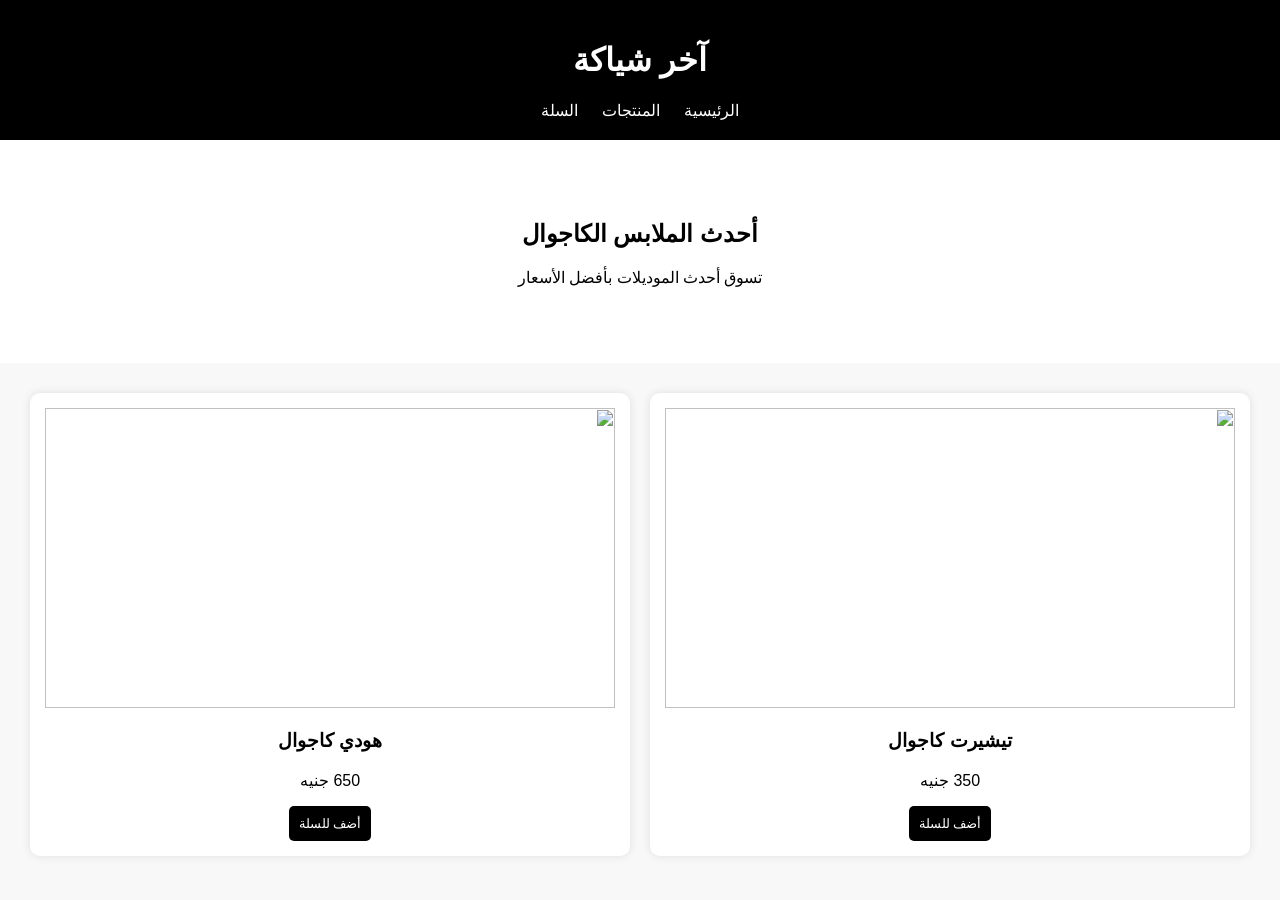
==== index.html @ df3cb64c "Rename index to index.html" ====
<!DOCTYPE html>
<html lang="ar" dir="rtl">
<head>
<meta charset="UTF-8">
<meta name="viewport" content="width=device-width, initial-scale=1.0">
<title>آخر شياكة</title>

<link rel="stylesheet" href="style.css">

</head>
<body>

<header>
<h1>آخر شياكة</h1>

<nav>
<a href="#">الرئيسية</a>
<a href="#">المنتجات</a>
<a href="#">السلة</a>
</nav>

</header>

<section class="hero">

<h2>أحدث الملابس الكاجوال</h2>

<p>
تسوق أحدث الموديلات بأفضل الأسعار
</p>

</section>

<section class="products">

<div class="card">

<img src="https://picsum.photos/300/300">

<h3>تيشيرت كاجوال</h3>

<p>350 جنيه</p>

<button>
أضف للسلة
</button>

</div>

<div class="card">

<img src="https://picsum.photos/301/300">

<h3>هودي كاجوال</h3>

<p>650 جنيه</p>

<button>
أضف للسلة
</button>

</div>

</section>

<script src="script.js"></script>

</body>
</html>
---- style.css ----
body{
font-family:Arial;
margin:0;
background:#f8f8f8;
}

header{
background:#000;
color:#fff;
padding:20px;
text-align:center;
}

nav a{
color:white;
margin:10px;
text-decoration:none;
}

.hero{
text-align:center;
padding:60px;
background:#fff;
}

.products{
display:grid;
grid-template-columns:repeat(auto-fit,minmax(250px,1fr));
gap:20px;
padding:30px;
}

.card{
background:white;
padding:15px;
border-radius:10px;
box-shadow:0 0 10px rgba(0,0,0,.1);
text-align:center;
}

.card img{
width:100%;
height:300px;
object-fit:cover;
}

button{
background:black;
color:white;
padding:10px;
border:none;
cursor:pointer;
border-radius:5px;
}
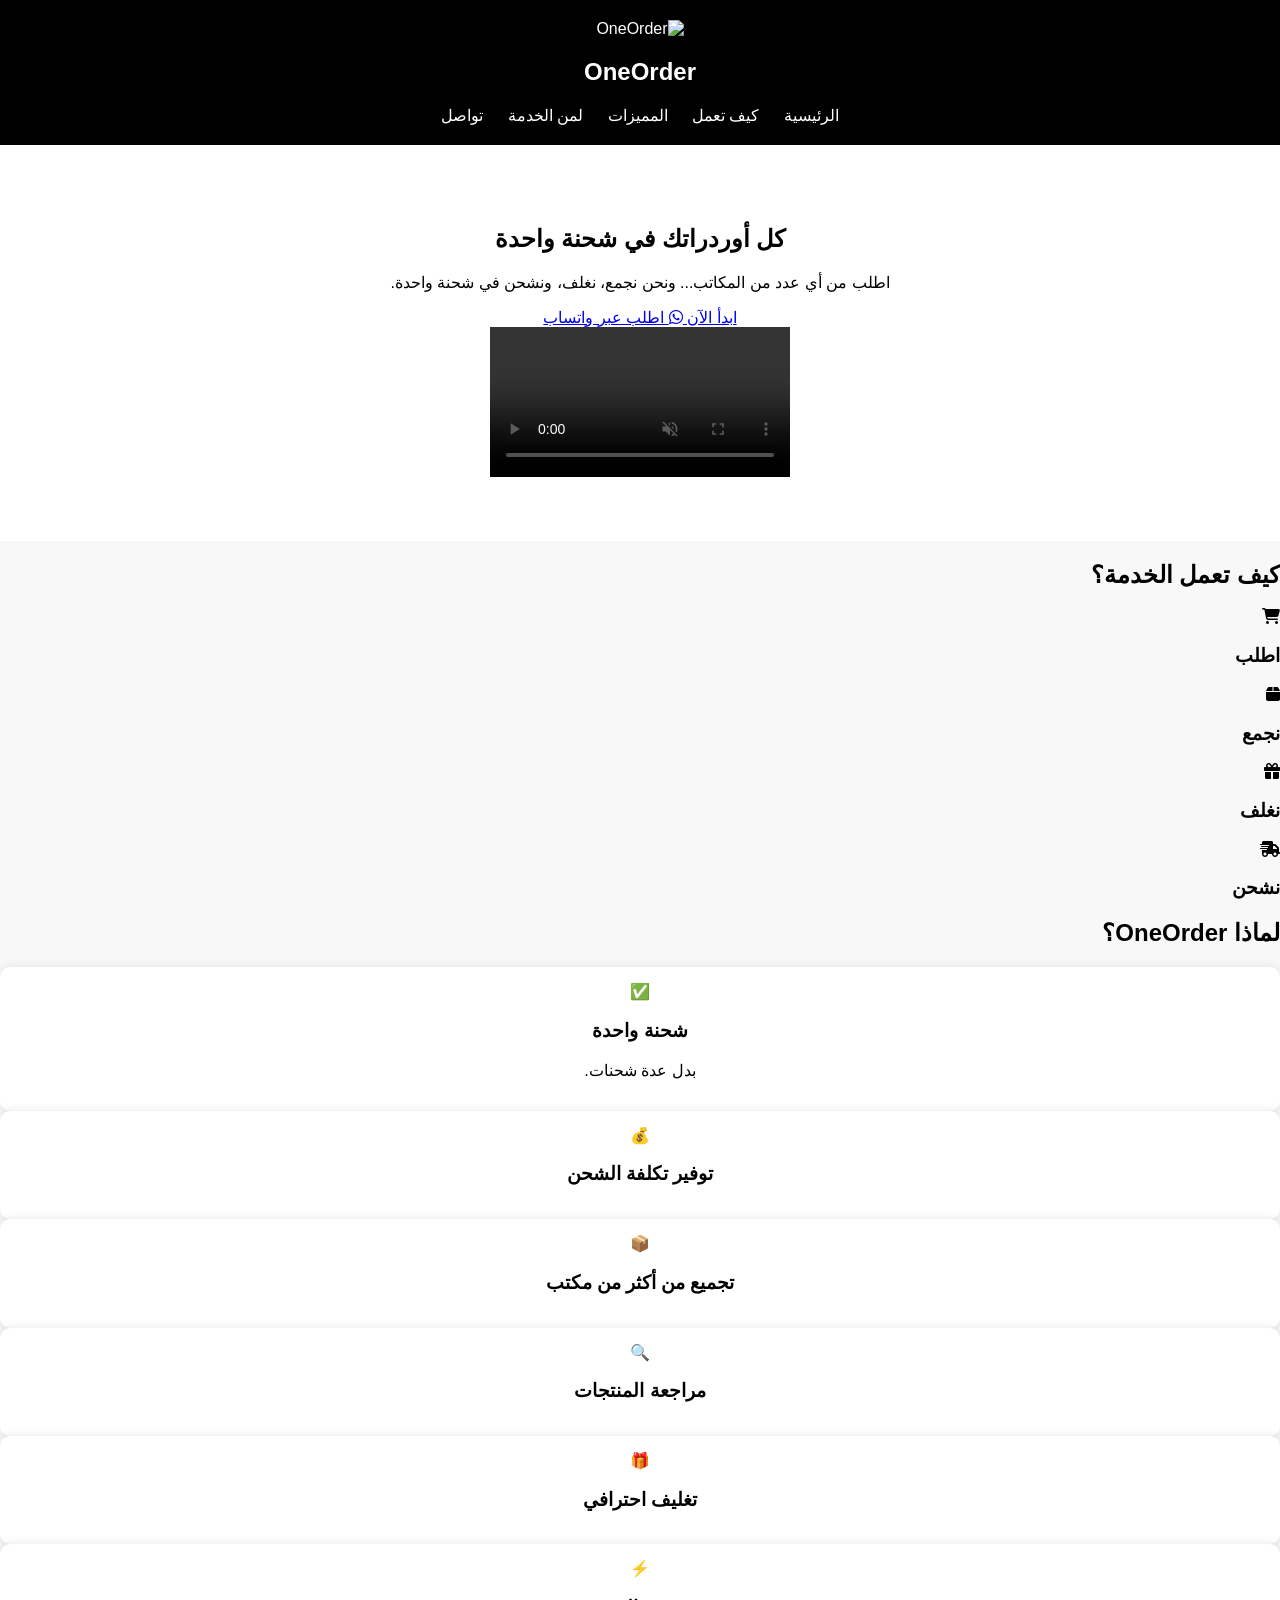
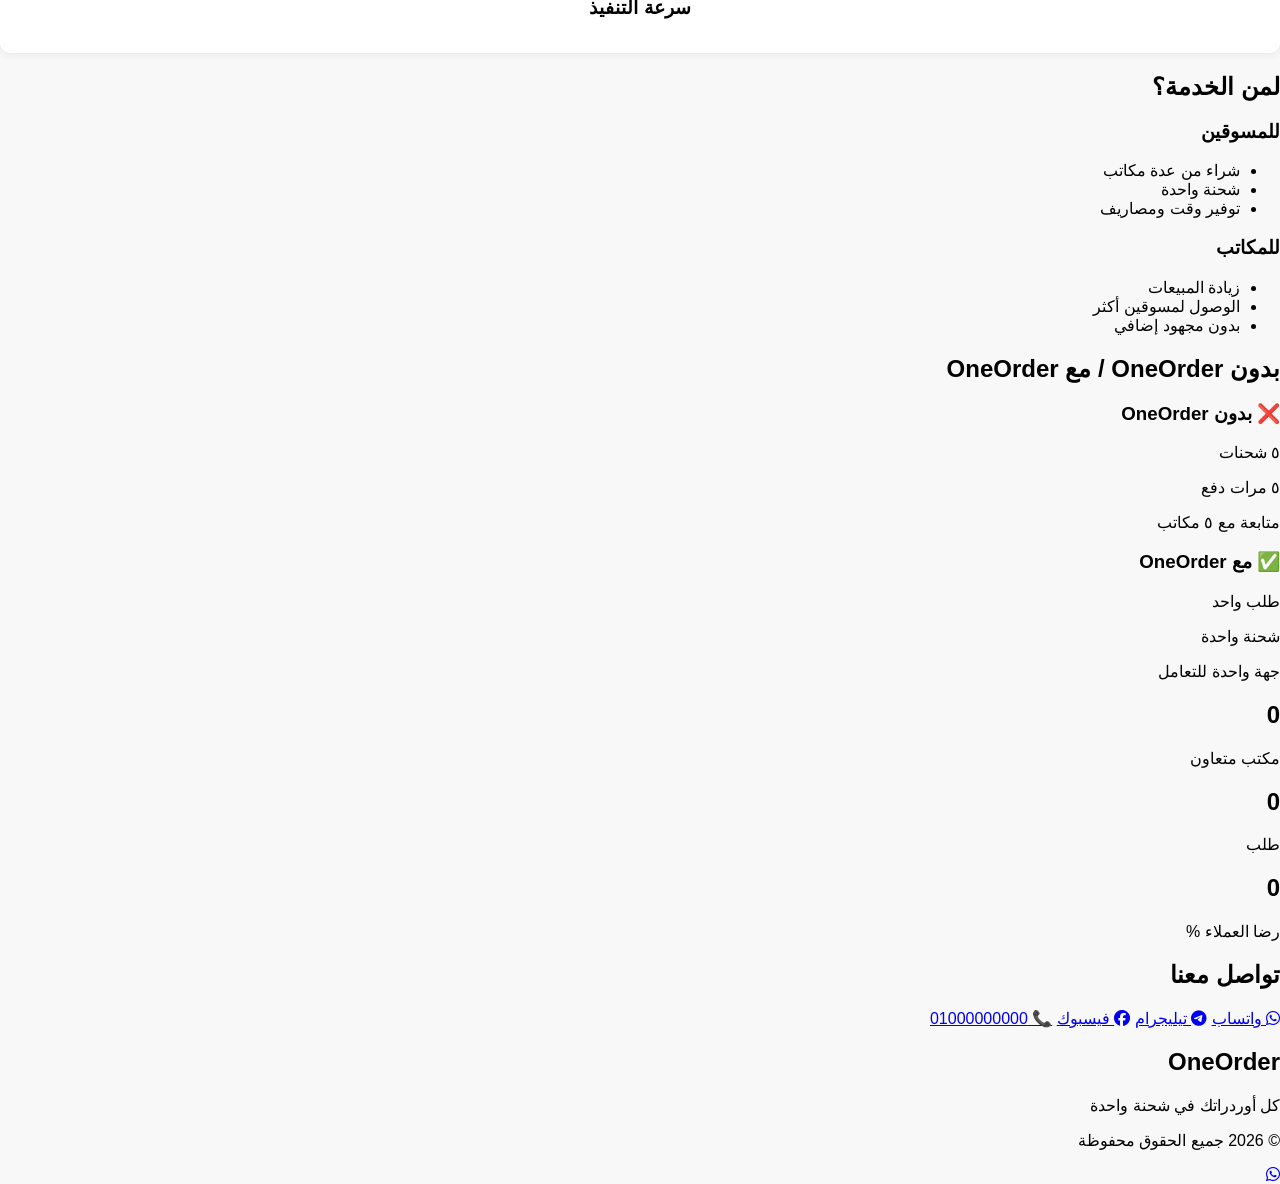
==== commit 0f5a7799: "Update index.html" ====
--- a/index.html
+++ b/index.html
@@ -1,69 +1,462 @@
 <!DOCTYPE html>
 <html lang="ar" dir="rtl">
+
 <head>
-<meta charset="UTF-8">
-<meta name="viewport" content="width=device-width, initial-scale=1.0">
-<title>آخر شياكة</title>
-
-<link rel="stylesheet" href="style.css">
+    <meta charset="UTF-8">
+    <meta name="viewport" content="width=device-width, initial-scale=1.0">
+    <title>OneOrder | كل أوردراتك في شحنة واحدة</title>
+
+    <link rel="stylesheet" href="style.css">
+
+    <link rel="stylesheet"
+        href="https://cdnjs.cloudflare.com/ajax/libs/font-awesome/6.5.2/css/all.min.css">
 
 </head>
+
 <body>
 
 <header>
-<h1>آخر شياكة</h1>
+
+<div class="logo">
+    <img src="images/logo.png" alt="OneOrder">
+    <h2>OneOrder</h2>
+</div>
 
 <nav>
-<a href="#">الرئيسية</a>
-<a href="#">المنتجات</a>
-<a href="#">السلة</a>
+
+<a href="#home">الرئيسية</a>
+
+<a href="#steps">كيف تعمل</a>
+
+<a href="#features">المميزات</a>
+
+<a href="#clients">لمن الخدمة</a>
+
+<a href="#contact">تواصل</a>
+
 </nav>
 
 </header>
 
-<section class="hero">
-
-<h2>أحدث الملابس الكاجوال</h2>
-
-<p>
-تسوق أحدث الموديلات بأفضل الأسعار
-</p>
-
-</section>
-
-<section class="products">
-
-<div class="card">
-
-<img src="https://picsum.photos/300/300">
-
-<h3>تيشيرت كاجوال</h3>
-
-<p>350 جنيه</p>
-
-<button>
-أضف للسلة
-</button>
-
-</div>
-
-<div class="card">
-
-<img src="https://picsum.photos/301/300">
-
-<h3>هودي كاجوال</h3>
-
-<p>650 جنيه</p>
-
-<button>
-أضف للسلة
-</button>
-
-</div>
-
-</section>
+
+<section class="hero" id="home">
+
+<div class="hero-text">
+
+<h1>
+كل أوردراتك في شحنة واحدة
+</h1>
+
+<p>
+
+اطلب من أي عدد من المكاتب...
+ونحن نجمع، نغلف، ونشحن في شحنة واحدة.
+
+</p>
+
+<div class="buttons">
+
+<a href="#contact" class="btn">
+
+ابدأ الآن
+
+</a>
+
+<a href="https://wa.me/201000000000"
+class="btn2">
+
+<i class="fab fa-whatsapp"></i>
+
+اطلب عبر واتساب
+
+</a>
+
+</div>
+
+</div>
+
+<div class="hero-video">
+
+<video controls autoplay muted loop>
+
+<source src="video/oneorder.mp4" type="video/mp4">
+
+</video>
+
+</div>
+
+</section>
+
+
+
+<section id="steps">
+
+<h2>
+
+كيف تعمل الخدمة؟
+
+</h2>
+
+<div class="steps">
+
+<div class="step">
+
+<i class="fa-solid fa-cart-shopping"></i>
+
+<h3>اطلب</h3>
+
+</div>
+
+<div class="step">
+
+<i class="fa-solid fa-box"></i>
+
+<h3>نجمع</h3>
+
+</div>
+
+<div class="step">
+
+<i class="fa-solid fa-gift"></i>
+
+<h3>نغلف</h3>
+
+</div>
+
+<div class="step">
+
+<i class="fa-solid fa-truck-fast"></i>
+
+<h3>نشحن</h3>
+
+</div>
+
+</div>
+
+</section>
+
+
+
+
+<section id="features">
+
+<h2>
+
+لماذا OneOrder؟
+
+</h2>
+
+<div class="cards">
+
+<div class="card">
+
+✅
+
+<h3>
+
+شحنة واحدة
+
+</h3>
+
+<p>
+
+بدل عدة شحنات.
+
+</p>
+
+</div>
+
+<div class="card">
+
+💰
+
+<h3>
+
+توفير تكلفة الشحن
+
+</h3>
+
+</div>
+
+<div class="card">
+
+📦
+
+<h3>
+
+تجميع من أكثر من مكتب
+
+</h3>
+
+</div>
+
+<div class="card">
+
+🔍
+
+<h3>
+
+مراجعة المنتجات
+
+</h3>
+
+</div>
+
+<div class="card">
+
+🎁
+
+<h3>
+
+تغليف احترافي
+
+</h3>
+
+</div>
+
+<div class="card">
+
+⚡
+
+<h3>
+
+سرعة التنفيذ
+
+</h3>
+
+</div>
+
+</div>
+
+</section>
+
+
+
+
+<section id="clients">
+
+<h2>
+
+لمن الخدمة؟
+
+</h2>
+
+<div class="client-box">
+
+<div class="client">
+
+<h3>
+
+للمسوقين
+
+</h3>
+
+<ul>
+
+<li>شراء من عدة مكاتب</li>
+
+<li>شحنة واحدة</li>
+
+<li>توفير وقت ومصاريف</li>
+
+</ul>
+
+</div>
+
+<div class="client">
+
+<h3>
+
+للمكاتب
+
+</h3>
+
+<ul>
+
+<li>زيادة المبيعات</li>
+
+<li>الوصول لمسوقين أكثر</li>
+
+<li>بدون مجهود إضافي</li>
+
+</ul>
+
+</div>
+
+</div>
+
+</section>
+
+
+
+
+<section id="compare">
+
+<h2>
+
+بدون OneOrder / مع OneOrder
+
+</h2>
+
+<div class="compare">
+
+<div>
+
+<h3>
+
+❌ بدون OneOrder
+
+</h3>
+
+<p>٥ شحنات</p>
+
+<p>٥ مرات دفع</p>
+
+<p>متابعة مع ٥ مكاتب</p>
+
+</div>
+
+<div>
+
+<h3>
+
+✅ مع OneOrder
+
+</h3>
+
+<p>طلب واحد</p>
+
+<p>شحنة واحدة</p>
+
+<p>جهة واحدة للتعامل</p>
+
+</div>
+
+</div>
+
+</section>
+
+
+
+
+<section id="numbers">
+
+<div class="number">
+
+<h2 class="counter" data-target="20">
+
+0
+
+</h2>
+
+<p>
+
+مكتب متعاون
+
+</p>
+
+</div>
+
+<div class="number">
+
+<h2 class="counter" data-target="500">
+
+0
+
+</h2>
+
+<p>
+
+طلب
+
+</p>
+
+</div>
+
+<div class="number">
+
+<h2 class="counter" data-target="98">
+
+0
+
+</h2>
+
+<p>
+
+رضا العملاء %
+
+</p>
+
+</div>
+
+</section>
+
+
+
+
+<section id="contact">
+
+<h2>
+
+تواصل معنا
+
+</h2>
+
+<div class="social">
+
+<a href="#"><i class="fab fa-whatsapp"></i> واتساب</a>
+
+<a href="#"><i class="fab fa-telegram"></i> تيليجرام</a>
+
+<a href="#"><i class="fab fa-facebook"></i> فيسبوك</a>
+
+<a href="tel:+201000000000">
+
+📞
+
+01000000000
+
+</a>
+
+</div>
+
+</section>
+
+
+
+
+<footer>
+
+<h2>
+
+OneOrder
+
+</h2>
+
+<p>
+
+كل أوردراتك في شحنة واحدة
+
+</p>
+
+<p>
+
+© 2026 جميع الحقوق محفوظة
+
+</p>
+
+</footer>
+
+
+<a href="https://wa.me/201000000000"
+class="floating">
+
+<i class="fab fa-whatsapp"></i>
+
+</a>
 
 <script src="script.js"></script>
 
 </body>
+
 </html>
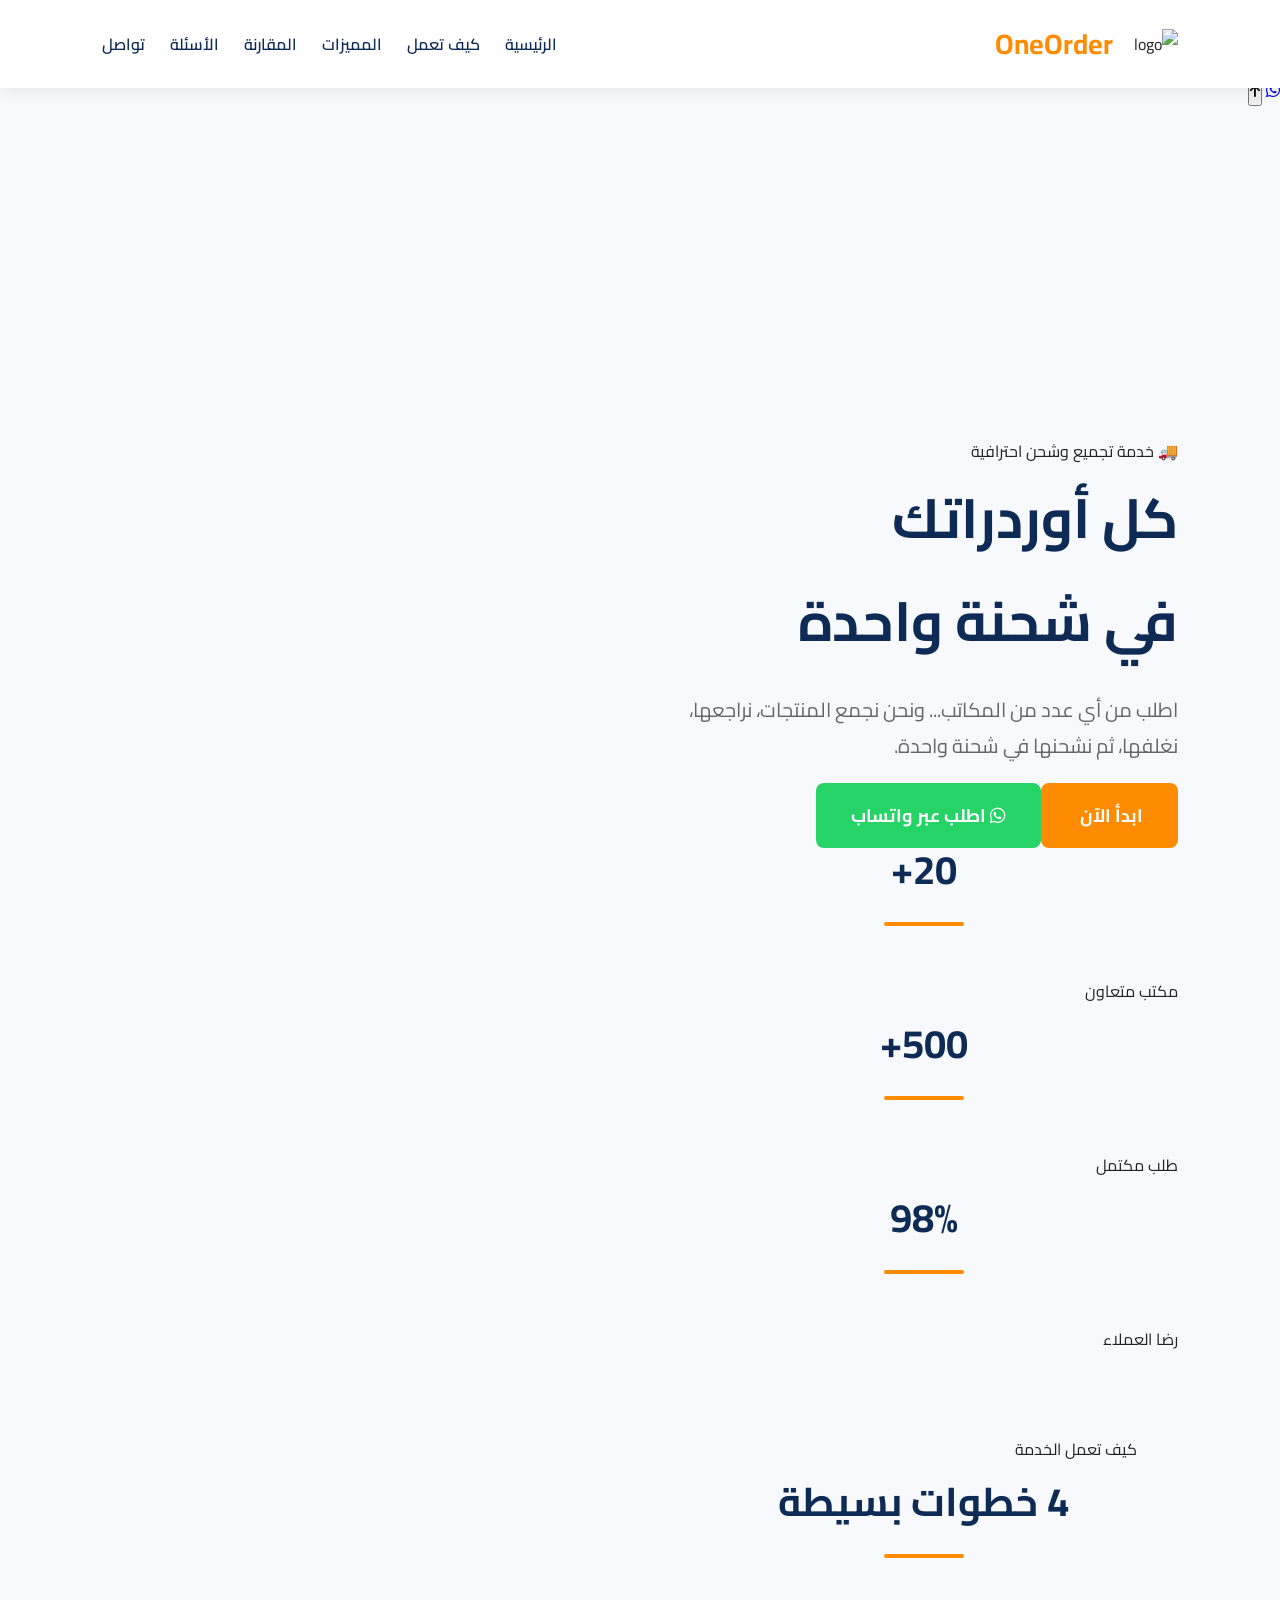
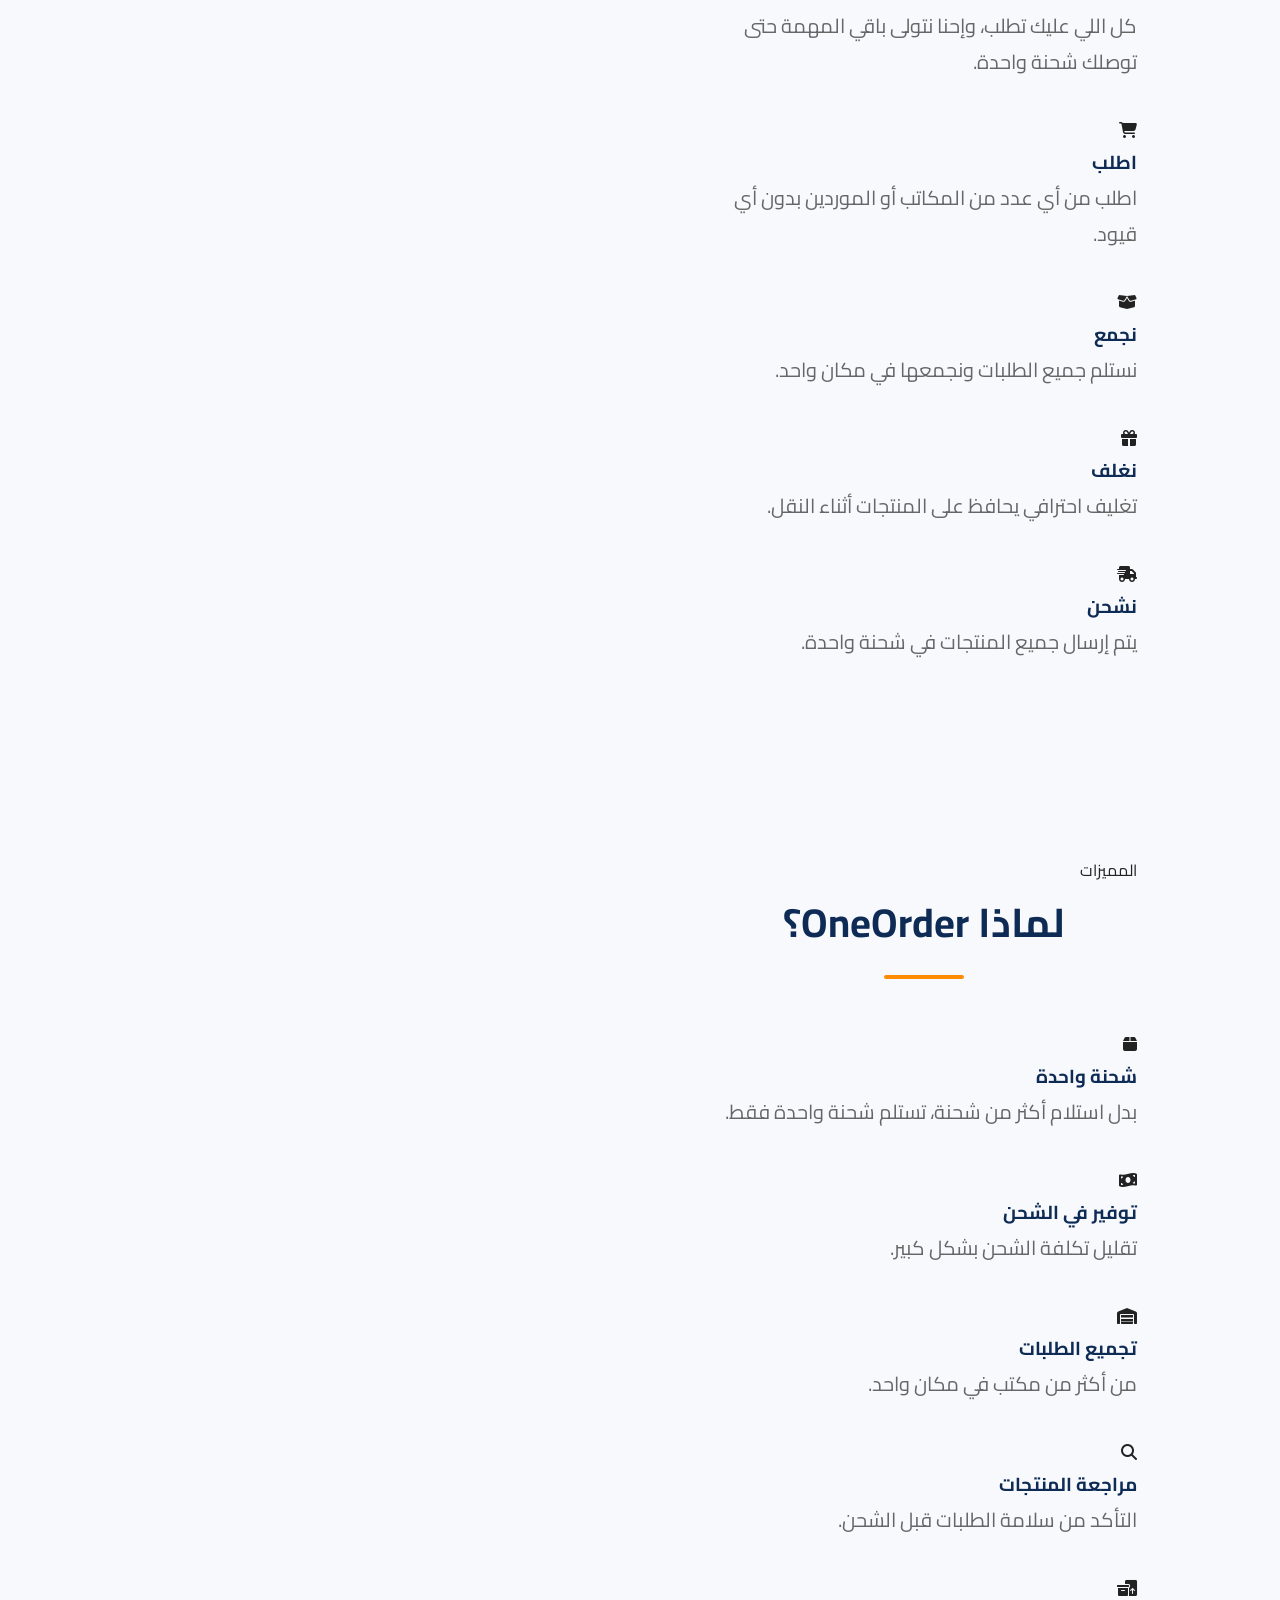
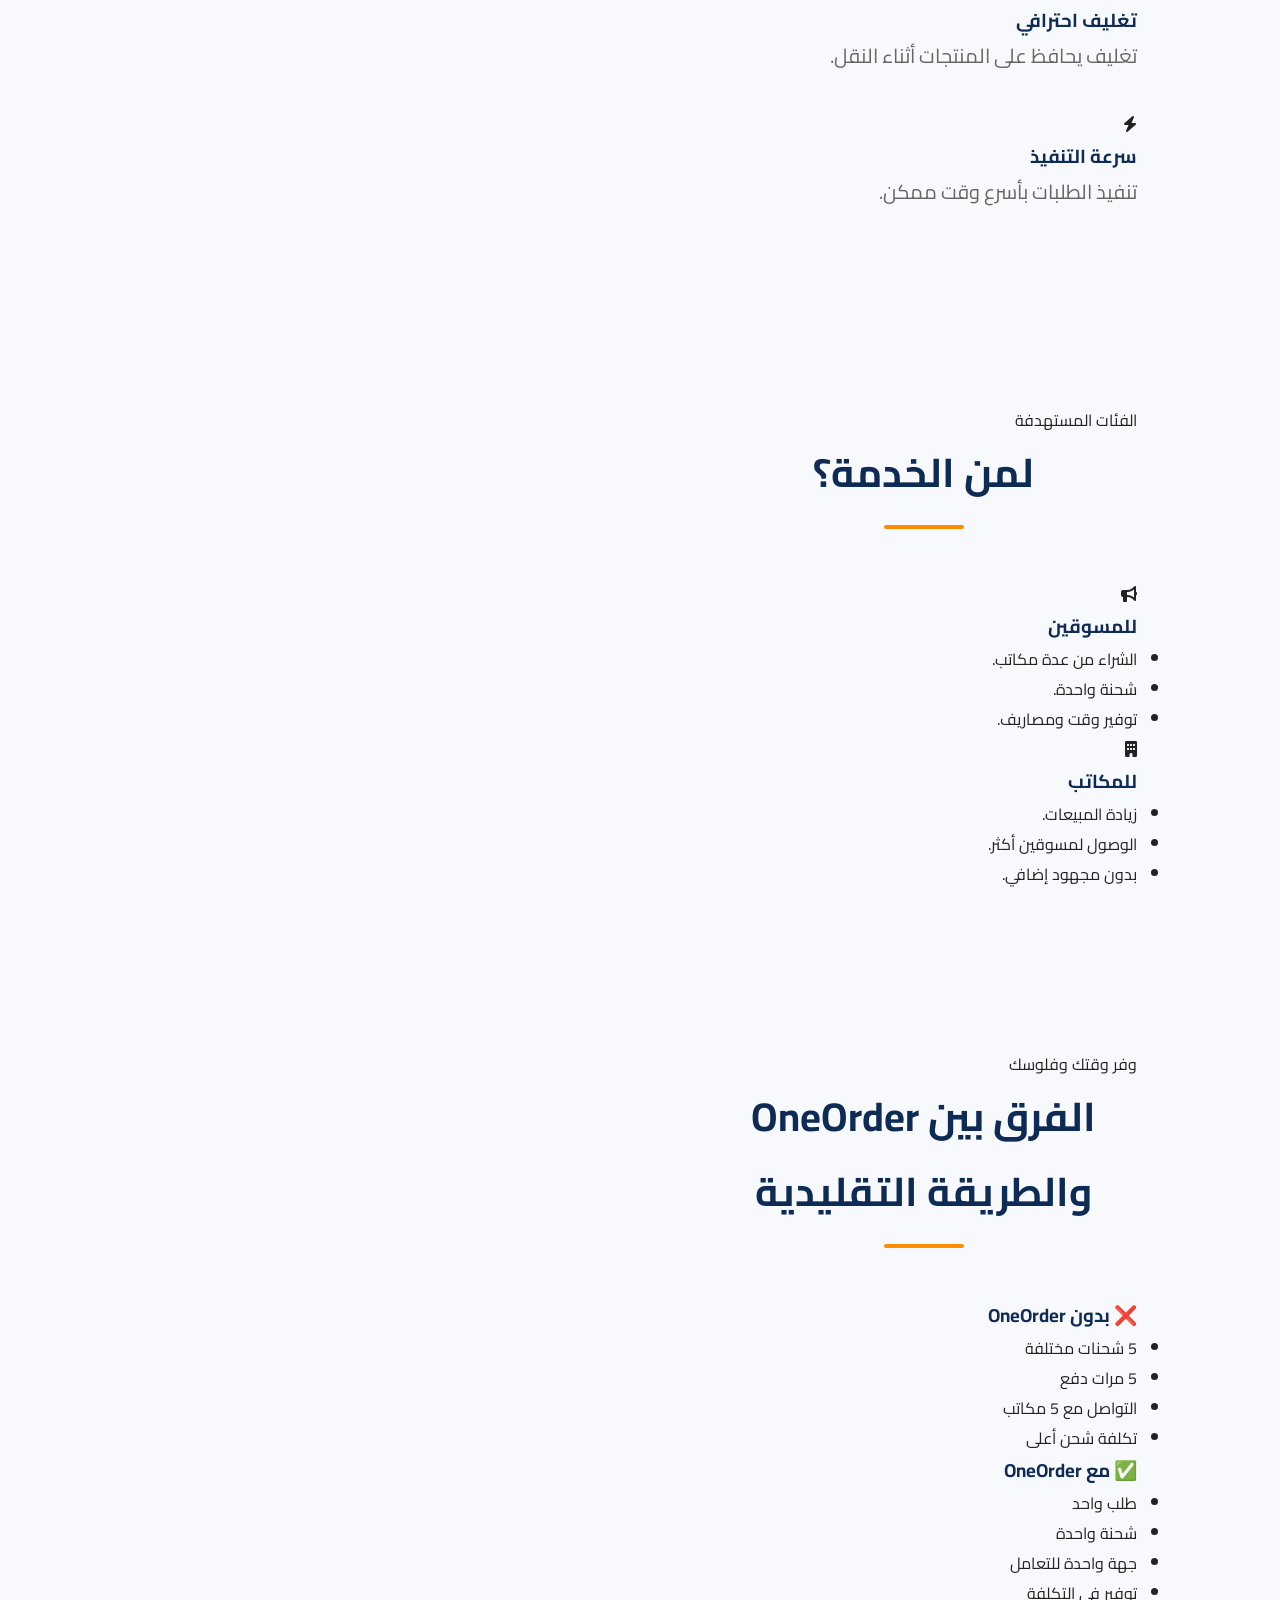
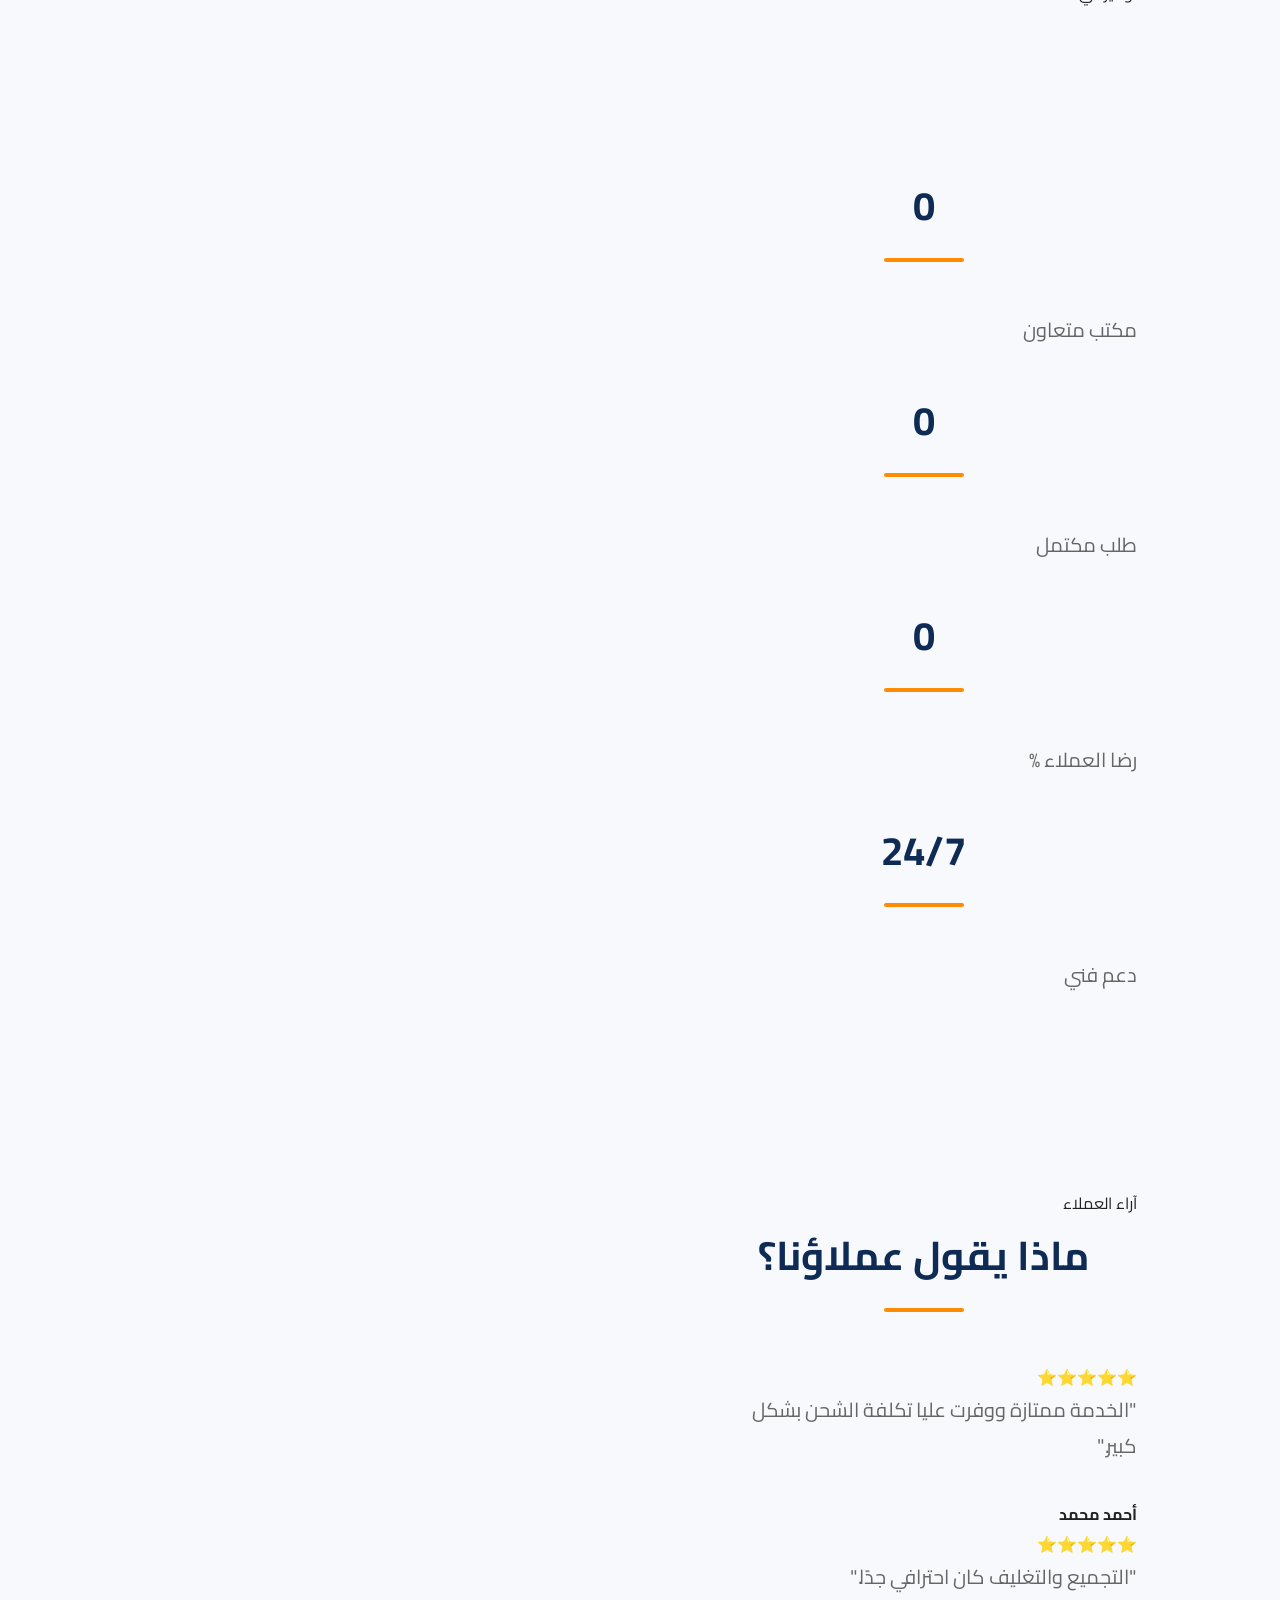
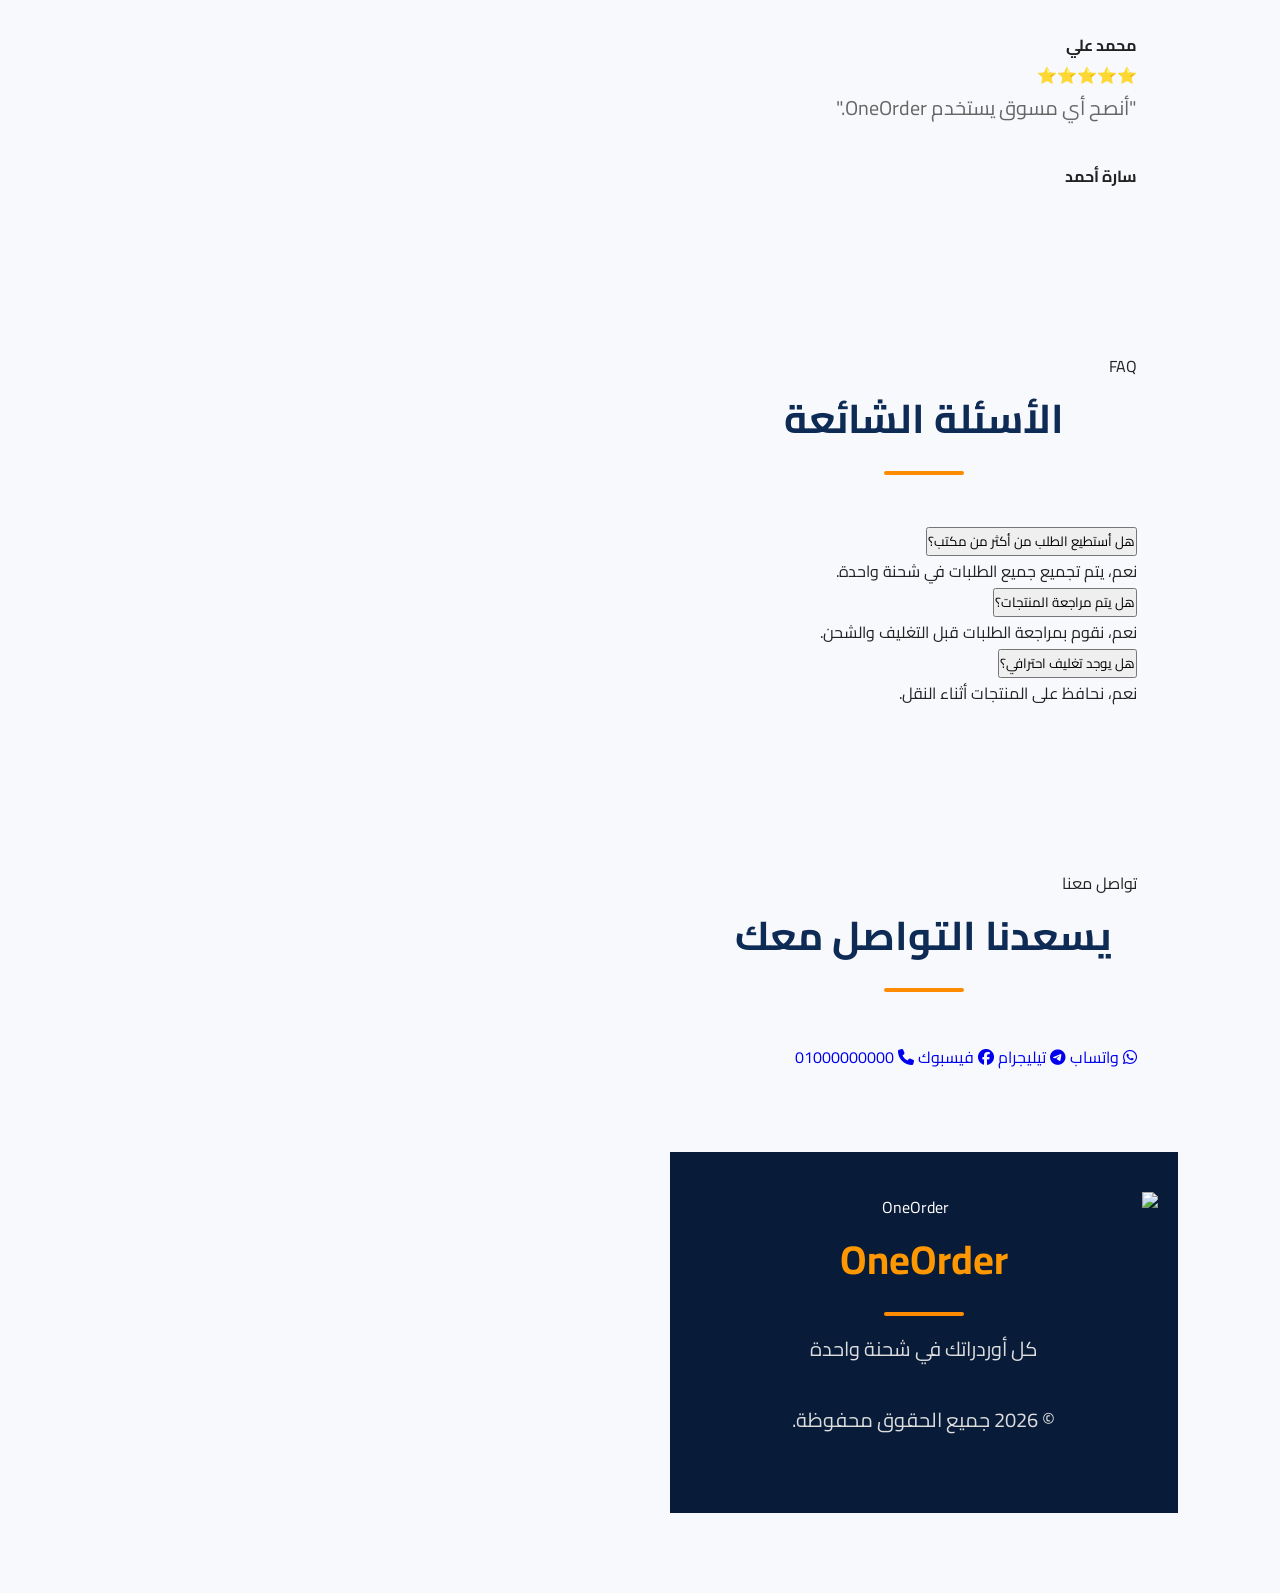
==== commit 750e9c2f: "Update index.html" ====
--- a/index.html
+++ b/index.html
@@ -2,461 +2,724 @@
 <html lang="ar" dir="rtl">
 
 <head>
-    <meta charset="UTF-8">
-    <meta name="viewport" content="width=device-width, initial-scale=1.0">
-    <title>OneOrder | كل أوردراتك في شحنة واحدة</title>
-
-    <link rel="stylesheet" href="style.css">
-
-    <link rel="stylesheet"
-        href="https://cdnjs.cloudflare.com/ajax/libs/font-awesome/6.5.2/css/all.min.css">
+
+<meta charset="UTF-8">
+
+<meta name="viewport" content="width=device-width, initial-scale=1.0">
+
+<title>OneOrder | كل أوردراتك في شحنة واحدة</title>
+
+<meta name="description"
+content="OneOrder تجمع طلباتك من أكثر من مكتب وتشحنها في شحنة واحدة.">
+
+<link rel="stylesheet" href="style.css">
+
+<link rel="preconnect" href="https://fonts.googleapis.com">
+
+<link rel="preconnect" href="https://fonts.gstatic.com" crossorigin>
+
+<link href="https://fonts.googleapis.com/css2?family=Cairo:wght@300;400;600;700;800&display=swap" rel="stylesheet">
+
+<link rel="stylesheet"
+href="https://cdnjs.cloudflare.com/ajax/libs/font-awesome/6.7.2/css/all.min.css">
 
 </head>
 
 <body>
 
+<!-- Loading -->
+
+<div id="loader">
+
+<div class="loader-box">
+
+<img src="images/logo.png" alt="OneOrder">
+
+<h2>OneOrder</h2>
+
+</div>
+
+</div>
+
+<!-- زر واتساب -->
+
+<a href="https://wa.me/201000000000"
+
+class="whatsapp"
+
+target="_blank">
+
+<i class="fab fa-whatsapp"></i>
+
+</a>
+
+<!-- زر الرجوع للأعلى -->
+
+<button id="topBtn">
+
+<i class="fa-solid fa-arrow-up"></i>
+
+</button>
+
+<!-- Header -->
+
 <header>
 
 <div class="logo">
+
+<img src="images/logo.png" alt="logo">
+
+<h2>OneOrder</h2>
+
+</div>
+
+<nav>
+
+<a href="#home">الرئيسية</a>
+
+<a href="#steps">كيف تعمل</a>
+
+<a href="#features">المميزات</a>
+
+<a href="#compare">المقارنة</a>
+
+<a href="#faq">الأسئلة</a>
+
+<a href="#contact">تواصل</a>
+
+</nav>
+
+</header>
+
+<!-- Hero -->
+
+<section class="hero" id="home">
+
+<video autoplay muted loop playsinline class="hero-video">
+
+<source src="video/shipping.mp4" type="video/mp4">
+
+</video>
+
+<div class="overlay"></div>
+
+<div class="hero-content">
+
+<span class="badge">
+
+🚚 خدمة تجميع وشحن احترافية
+
+</span>
+
+<h1>
+
+كل أوردراتك
+
+<br>
+
+في شحنة واحدة
+
+</h1>
+
+<p>
+
+اطلب من أي عدد من المكاتب...
+
+ونحن نجمع المنتجات،
+
+نراجعها،
+
+نغلفها،
+
+ثم نشحنها في شحنة واحدة.
+
+</p>
+
+<div class="hero-buttons">
+
+<a href="#contact"
+
+class="btn">
+
+ابدأ الآن
+
+</a>
+
+<a href="https://wa.me/201000000000"
+
+class="btn2">
+
+<i class="fab fa-whatsapp"></i>
+
+اطلب عبر واتساب
+
+</a>
+
+</div>
+
+<div class="hero-stats">
+
+<div>
+
+<h2>20+</h2>
+
+<span>مكتب متعاون</span>
+
+</div>
+
+<div>
+
+<h2>500+</h2>
+
+<span>طلب مكتمل</span>
+
+</div>
+
+<div>
+
+<h2>98%</h2>
+
+<span>رضا العملاء</span>
+
+</div>
+
+</div>
+<!-- ===========================
+كيف تعمل الخدمة
+=========================== -->
+
+<section class="steps-section" id="steps">
+
+    <div class="section-title">
+
+        <span>كيف تعمل الخدمة</span>
+
+        <h2>4 خطوات بسيطة</h2>
+
+        <p>
+            كل اللي عليك تطلب، وإحنا نتولى باقي المهمة حتى توصلك شحنة واحدة.
+        </p>
+
+    </div>
+
+    <div class="steps-container">
+
+        <div class="step-card">
+
+            <div class="step-icon">
+                <i class="fa-solid fa-cart-shopping"></i>
+            </div>
+
+            <h3>اطلب</h3>
+
+            <p>
+                اطلب من أي عدد من المكاتب أو الموردين بدون أي قيود.
+            </p>
+
+        </div>
+
+        <div class="step-card">
+
+            <div class="step-icon">
+                <i class="fa-solid fa-box-open"></i>
+            </div>
+
+            <h3>نجمع</h3>
+
+            <p>
+                نستلم جميع الطلبات ونجمعها في مكان واحد.
+            </p>
+
+        </div>
+
+        <div class="step-card">
+
+            <div class="step-icon">
+                <i class="fa-solid fa-gift"></i>
+            </div>
+
+            <h3>نغلف</h3>
+
+            <p>
+                تغليف احترافي يحافظ على المنتجات أثناء النقل.
+            </p>
+
+        </div>
+
+        <div class="step-card">
+
+            <div class="step-icon">
+                <i class="fa-solid fa-truck-fast"></i>
+            </div>
+
+            <h3>نشحن</h3>
+
+            <p>
+                يتم إرسال جميع المنتجات في شحنة واحدة.
+            </p>
+
+        </div>
+
+    </div>
+
+</section>
+
+
+<!-- ===========================
+لماذا OneOrder
+=========================== -->
+
+<section class="features-section" id="features">
+
+    <div class="section-title">
+
+        <span>المميزات</span>
+
+        <h2>لماذا OneOrder؟</h2>
+
+    </div>
+
+    <div class="features-grid">
+
+        <div class="feature-card">
+
+            <i class="fa-solid fa-box"></i>
+
+            <h3>شحنة واحدة</h3>
+
+            <p>
+                بدل استلام أكثر من شحنة، تستلم شحنة واحدة فقط.
+            </p>
+
+        </div>
+
+        <div class="feature-card">
+
+            <i class="fa-solid fa-money-bill-wave"></i>
+
+            <h3>توفير في الشحن</h3>
+
+            <p>
+                تقليل تكلفة الشحن بشكل كبير.
+            </p>
+
+        </div>
+
+        <div class="feature-card">
+
+            <i class="fa-solid fa-warehouse"></i>
+
+            <h3>تجميع الطلبات</h3>
+
+            <p>
+                من أكثر من مكتب في مكان واحد.
+            </p>
+
+        </div>
+
+        <div class="feature-card">
+
+            <i class="fa-solid fa-magnifying-glass"></i>
+
+            <h3>مراجعة المنتجات</h3>
+
+            <p>
+                التأكد من سلامة الطلبات قبل الشحن.
+            </p>
+
+        </div>
+
+        <div class="feature-card">
+
+            <i class="fa-solid fa-boxes-packing"></i>
+
+            <h3>تغليف احترافي</h3>
+
+            <p>
+                تغليف يحافظ على المنتجات أثناء النقل.
+            </p>
+
+        </div>
+
+        <div class="feature-card">
+
+            <i class="fa-solid fa-bolt"></i>
+
+            <h3>سرعة التنفيذ</h3>
+
+            <p>
+                تنفيذ الطلبات بأسرع وقت ممكن.
+            </p>
+
+        </div>
+
+    </div>
+
+</section>
+
+
+<!-- ===========================
+لمن الخدمة
+=========================== -->
+
+<section class="clients-section">
+
+    <div class="section-title">
+
+        <span>الفئات المستهدفة</span>
+
+        <h2>لمن الخدمة؟</h2>
+
+    </div>
+
+    <div class="clients-grid">
+
+        <div class="client-card">
+
+            <i class="fa-solid fa-bullhorn"></i>
+
+            <h3>للمسوقين</h3>
+
+            <ul>
+
+                <li>الشراء من عدة مكاتب.</li>
+
+                <li>شحنة واحدة.</li>
+
+                <li>توفير وقت ومصاريف.</li>
+
+            </ul>
+
+        </div>
+
+        <div class="client-card">
+
+            <i class="fa-solid fa-building"></i>
+
+            <h3>للمكاتب</h3>
+
+            <ul>
+
+                <li>زيادة المبيعات.</li>
+
+                <li>الوصول لمسوقين أكثر.</li>
+
+                <li>بدون مجهود إضافي.</li>
+
+            </ul>
+
+        </div>
+
+    </div>
+
+</section>
+<!-- ===========================
+المقارنة
+=========================== -->
+
+<section class="compare-section" id="compare">
+
+    <div class="section-title">
+
+        <span>وفر وقتك وفلوسك</span>
+
+        <h2>الفرق بين OneOrder والطريقة التقليدية</h2>
+
+    </div>
+
+    <div class="compare-grid">
+
+        <div class="compare-card red">
+
+            <h3>❌ بدون OneOrder</h3>
+
+            <ul>
+
+                <li>5 شحنات مختلفة</li>
+
+                <li>5 مرات دفع</li>
+
+                <li>التواصل مع 5 مكاتب</li>
+
+                <li>تكلفة شحن أعلى</li>
+
+            </ul>
+
+        </div>
+
+        <div class="compare-card green">
+
+            <h3>✅ مع OneOrder</h3>
+
+            <ul>
+
+                <li>طلب واحد</li>
+
+                <li>شحنة واحدة</li>
+
+                <li>جهة واحدة للتعامل</li>
+
+                <li>توفير في التكلفة</li>
+
+            </ul>
+
+        </div>
+
+    </div>
+
+</section>
+
+<!-- ===========================
+الإحصائيات
+=========================== -->
+
+<section class="stats-section">
+
+    <div class="stat-box">
+
+        <h2 class="counter" data-target="20">0</h2>
+
+        <p>مكتب متعاون</p>
+
+    </div>
+
+    <div class="stat-box">
+
+        <h2 class="counter" data-target="500">0</h2>
+
+        <p>طلب مكتمل</p>
+
+    </div>
+
+    <div class="stat-box">
+
+        <h2 class="counter" data-target="98">0</h2>
+
+        <p>رضا العملاء %</p>
+
+    </div>
+
+    <div class="stat-box">
+
+        <h2>24/7</h2>
+
+        <p>دعم فني</p>
+
+    </div>
+
+</section>
+
+<!-- ===========================
+آراء العملاء
+=========================== -->
+
+<section class="reviews-section">
+
+    <div class="section-title">
+
+        <span>آراء العملاء</span>
+
+        <h2>ماذا يقول عملاؤنا؟</h2>
+
+    </div>
+
+    <div class="reviews-slider">
+
+        <div class="review-card">
+
+            ⭐⭐⭐⭐⭐
+
+            <p>
+
+                "الخدمة ممتازة ووفرت عليا تكلفة الشحن بشكل كبير."
+
+            </p>
+
+            <h4>أحمد محمد</h4>
+
+        </div>
+
+        <div class="review-card">
+
+            ⭐⭐⭐⭐⭐
+
+            <p>
+
+                "التجميع والتغليف كان احترافي جدًا."
+
+            </p>
+
+            <h4>محمد علي</h4>
+
+        </div>
+
+        <div class="review-card">
+
+            ⭐⭐⭐⭐⭐
+
+            <p>
+
+                "أنصح أي مسوق يستخدم OneOrder."
+
+            </p>
+
+            <h4>سارة أحمد</h4>
+
+        </div>
+
+    </div>
+
+</section>
+
+<!-- ===========================
+الأسئلة الشائعة
+=========================== -->
+
+<section class="faq-section" id="faq">
+
+    <div class="section-title">
+
+        <span>FAQ</span>
+
+        <h2>الأسئلة الشائعة</h2>
+
+    </div>
+
+    <div class="faq">
+
+        <div class="faq-item">
+
+            <button class="faq-question">
+
+                هل أستطيع الطلب من أكثر من مكتب؟
+
+            </button>
+
+            <div class="faq-answer">
+
+                نعم، يتم تجميع جميع الطلبات في شحنة واحدة.
+
+            </div>
+
+        </div>
+
+        <div class="faq-item">
+
+            <button class="faq-question">
+
+                هل يتم مراجعة المنتجات؟
+
+            </button>
+
+            <div class="faq-answer">
+
+                نعم، نقوم بمراجعة الطلبات قبل التغليف والشحن.
+
+            </div>
+
+        </div>
+
+        <div class="faq-item">
+
+            <button class="faq-question">
+
+                هل يوجد تغليف احترافي؟
+
+            </button>
+
+            <div class="faq-answer">
+
+                نعم، نحافظ على المنتجات أثناء النقل.
+
+            </div>
+
+        </div>
+
+    </div>
+
+</section>
+
+<!-- ===========================
+تواصل معنا
+=========================== -->
+
+<section class="contact-section" id="contact">
+
+    <div class="section-title">
+
+        <span>تواصل معنا</span>
+
+        <h2>يسعدنا التواصل معك</h2>
+
+    </div>
+
+    <div class="contact-grid">
+
+        <a href="#" class="contact-card">
+
+            <i class="fab fa-whatsapp"></i>
+
+            <span>واتساب</span>
+
+        </a>
+
+        <a href="#" class="contact-card">
+
+            <i class="fab fa-telegram"></i>
+
+            <span>تيليجرام</span>
+
+        </a>
+
+        <a href="#" class="contact-card">
+
+            <i class="fab fa-facebook"></i>
+
+            <span>فيسبوك</span>
+
+        </a>
+
+        <a href="tel:+201000000000" class="contact-card">
+
+            <i class="fa-solid fa-phone"></i>
+
+            <span>01000000000</span>
+
+        </a>
+
+    </div>
+
+</section>
+
+<!-- ===========================
+Footer
+=========================== -->
+
+<footer>
+
     <img src="images/logo.png" alt="OneOrder">
+
     <h2>OneOrder</h2>
-</div>
-
-<nav>
-
-<a href="#home">الرئيسية</a>
-
-<a href="#steps">كيف تعمل</a>
-
-<a href="#features">المميزات</a>
-
-<a href="#clients">لمن الخدمة</a>
-
-<a href="#contact">تواصل</a>
-
-</nav>
-
-</header>
-
-
-<section class="hero" id="home">
-
-<div class="hero-text">
-
-<h1>
-كل أوردراتك في شحنة واحدة
-</h1>
-
-<p>
-
-اطلب من أي عدد من المكاتب...
-ونحن نجمع، نغلف، ونشحن في شحنة واحدة.
-
-</p>
-
-<div class="buttons">
-
-<a href="#contact" class="btn">
-
-ابدأ الآن
-
-</a>
-
-<a href="https://wa.me/201000000000"
-class="btn2">
-
-<i class="fab fa-whatsapp"></i>
-
-اطلب عبر واتساب
-
-</a>
-
-</div>
-
-</div>
-
-<div class="hero-video">
-
-<video controls autoplay muted loop>
-
-<source src="video/oneorder.mp4" type="video/mp4">
-
-</video>
-
-</div>
-
-</section>
-
-
-
-<section id="steps">
-
-<h2>
-
-كيف تعمل الخدمة؟
-
-</h2>
-
-<div class="steps">
-
-<div class="step">
-
-<i class="fa-solid fa-cart-shopping"></i>
-
-<h3>اطلب</h3>
-
-</div>
-
-<div class="step">
-
-<i class="fa-solid fa-box"></i>
-
-<h3>نجمع</h3>
-
-</div>
-
-<div class="step">
-
-<i class="fa-solid fa-gift"></i>
-
-<h3>نغلف</h3>
-
-</div>
-
-<div class="step">
-
-<i class="fa-solid fa-truck-fast"></i>
-
-<h3>نشحن</h3>
-
-</div>
-
-</div>
-
-</section>
-
-
-
-
-<section id="features">
-
-<h2>
-
-لماذا OneOrder؟
-
-</h2>
-
-<div class="cards">
-
-<div class="card">
-
-✅
-
-<h3>
-
-شحنة واحدة
-
-</h3>
-
-<p>
-
-بدل عدة شحنات.
-
-</p>
-
-</div>
-
-<div class="card">
-
-💰
-
-<h3>
-
-توفير تكلفة الشحن
-
-</h3>
-
-</div>
-
-<div class="card">
-
-📦
-
-<h3>
-
-تجميع من أكثر من مكتب
-
-</h3>
-
-</div>
-
-<div class="card">
-
-🔍
-
-<h3>
-
-مراجعة المنتجات
-
-</h3>
-
-</div>
-
-<div class="card">
-
-🎁
-
-<h3>
-
-تغليف احترافي
-
-</h3>
-
-</div>
-
-<div class="card">
-
-⚡
-
-<h3>
-
-سرعة التنفيذ
-
-</h3>
-
-</div>
-
-</div>
-
-</section>
-
-
-
-
-<section id="clients">
-
-<h2>
-
-لمن الخدمة؟
-
-</h2>
-
-<div class="client-box">
-
-<div class="client">
-
-<h3>
-
-للمسوقين
-
-</h3>
-
-<ul>
-
-<li>شراء من عدة مكاتب</li>
-
-<li>شحنة واحدة</li>
-
-<li>توفير وقت ومصاريف</li>
-
-</ul>
-
-</div>
-
-<div class="client">
-
-<h3>
-
-للمكاتب
-
-</h3>
-
-<ul>
-
-<li>زيادة المبيعات</li>
-
-<li>الوصول لمسوقين أكثر</li>
-
-<li>بدون مجهود إضافي</li>
-
-</ul>
-
-</div>
-
-</div>
-
-</section>
-
-
-
-
-<section id="compare">
-
-<h2>
-
-بدون OneOrder / مع OneOrder
-
-</h2>
-
-<div class="compare">
-
-<div>
-
-<h3>
-
-❌ بدون OneOrder
-
-</h3>
-
-<p>٥ شحنات</p>
-
-<p>٥ مرات دفع</p>
-
-<p>متابعة مع ٥ مكاتب</p>
-
-</div>
-
-<div>
-
-<h3>
-
-✅ مع OneOrder
-
-</h3>
-
-<p>طلب واحد</p>
-
-<p>شحنة واحدة</p>
-
-<p>جهة واحدة للتعامل</p>
-
-</div>
-
-</div>
-
-</section>
-
-
-
-
-<section id="numbers">
-
-<div class="number">
-
-<h2 class="counter" data-target="20">
-
-0
-
-</h2>
-
-<p>
-
-مكتب متعاون
-
-</p>
-
-</div>
-
-<div class="number">
-
-<h2 class="counter" data-target="500">
-
-0
-
-</h2>
-
-<p>
-
-طلب
-
-</p>
-
-</div>
-
-<div class="number">
-
-<h2 class="counter" data-target="98">
-
-0
-
-</h2>
-
-<p>
-
-رضا العملاء %
-
-</p>
-
-</div>
-
-</section>
-
-
-
-
-<section id="contact">
-
-<h2>
-
-تواصل معنا
-
-</h2>
-
-<div class="social">
-
-<a href="#"><i class="fab fa-whatsapp"></i> واتساب</a>
-
-<a href="#"><i class="fab fa-telegram"></i> تيليجرام</a>
-
-<a href="#"><i class="fab fa-facebook"></i> فيسبوك</a>
-
-<a href="tel:+201000000000">
-
-📞
-
-01000000000
-
-</a>
-
-</div>
-
-</section>
-
-
-
-
-<footer>
-
-<h2>
-
-OneOrder
-
-</h2>
-
-<p>
-
-كل أوردراتك في شحنة واحدة
-
-</p>
-
-<p>
-
-© 2026 جميع الحقوق محفوظة
-
-</p>
+
+    <p>
+
+        كل أوردراتك في شحنة واحدة
+
+    </p>
+
+    <p>
+
+        © 2026 جميع الحقوق محفوظة.
+
+    </p>
 
 </footer>
 
-
-<a href="https://wa.me/201000000000"
-class="floating">
-
-<i class="fab fa-whatsapp"></i>
-
-</a>
-
 <script src="script.js"></script>
 
 </body>
 
-</html>
+</html>    
+</div>
+
+</section>
--- a/style.css
+++ b/style.css
@@ -1,54 +1,672 @@
+/* =========================
+   General
+========================= */
+
+*{
+    margin:0;
+    padding:0;
+    box-sizing:border-box;
+    scroll-behavior:smooth;
+    font-family: "Cairo", sans-serif;
+}
+
 body{
-font-family:Arial;
-margin:0;
-background:#f8f8f8;
-}
+    background:#f8f9fc;
+    color:#222;
+    overflow-x:hidden;
+}
+
+a{
+    text-decoration:none;
+}
+
+img{
+    max-width:100%;
+    display:block;
+}
+
+section{
+    padding:80px 8%;
+}
+
+h1,h2,h3{
+    color:#0d2b55;
+}
+
+p{
+    line-height:1.8;
+    color:#666;
+}
+
+
+/* =========================
+   Header
+========================= */
 
 header{
-background:#000;
+
+    width:100%;
+
+    position:fixed;
+
+    top:0;
+
+    right:0;
+
+    background:#fff;
+
+    display:flex;
+
+    justify-content:space-between;
+
+    align-items:center;
+
+    padding:18px 8%;
+
+    box-shadow:0 3px 15px rgba(0,0,0,.08);
+
+    z-index:999;
+
+}
+
+.logo{
+
+display:flex;
+
+align-items:center;
+
+gap:10px;
+
+}
+
+.logo img{
+
+width:55px;
+
+}
+
+.logo h2{
+
+font-size:28px;
+
+font-weight:bold;
+
+color:#ff8c00;
+
+}
+
+nav{
+
+display:flex;
+
+gap:25px;
+
+}
+
+nav a{
+
+color:#0d2b55;
+
+font-weight:600;
+
+transition:.3s;
+
+}
+
+nav a:hover{
+
+color:#ff8c00;
+
+}
+
+
+/* =========================
+ Hero
+========================= */
+
+.hero{
+
+min-height:100vh;
+
+display:grid;
+
+grid-template-columns:1fr 1fr;
+
+align-items:center;
+
+gap:60px;
+
+padding-top:120px;
+
+}
+
+.hero h1{
+
+font-size:55px;
+
+margin-bottom:20px;
+
+}
+
+.hero p{
+
+font-size:20px;
+
+margin-bottom:35px;
+
+}
+
+.buttons{
+
+display:flex;
+
+gap:20px;
+
+flex-wrap:wrap;
+
+}
+
+.btn{
+
+background:#ff8c00;
+
 color:#fff;
-padding:20px;
+
+padding:16px 35px;
+
+border-radius:8px;
+
+font-size:18px;
+
+font-weight:bold;
+
+transition:.4s;
+
+}
+
+.btn:hover{
+
+background:#0d2b55;
+
+}
+
+.btn2{
+
+background:#25D366;
+
+color:#fff;
+
+padding:16px 35px;
+
+border-radius:8px;
+
+font-size:18px;
+
+font-weight:bold;
+
+transition:.4s;
+
+}
+
+.btn2:hover{
+
+background:#128C7E;
+
+}
+
+.hero-video video{
+
+width:100%;
+
+border-radius:18px;
+
+box-shadow:0 15px 40px rgba(0,0,0,.2);
+
+}
+
+
+/* =========================
+ Section Title
+========================= */
+
+section h2{
+
 text-align:center;
+
+font-size:40px;
+
+margin-bottom:50px;
+
+position:relative;
+
+}
+
+section h2::after{
+
+content:"";
+
+width:80px;
+
+height:4px;
+
+background:#ff8c00;
+
+display:block;
+
+margin:15px auto;
+
+border-radius:20px;
+
+}
+/* =========================
+   كيف تعمل الخدمة
+========================= */
+
+.steps{
+
+display:grid;
+
+grid-template-columns:repeat(4,1fr);
+
+gap:30px;
+
+text-align:center;
+
+}
+
+.step{
+
+background:#fff;
+
+padding:35px 20px;
+
+border-radius:15px;
+
+box-shadow:0 10px 30px rgba(0,0,0,.08);
+
+transition:.4s;
+
+cursor:pointer;
+
+}
+
+.step:hover{
+
+transform:translateY(-10px);
+
+box-shadow:0 15px 35px rgba(0,0,0,.15);
+
+}
+
+.step i{
+
+font-size:55px;
+
+color:#ff8c00;
+
+margin-bottom:20px;
+
+}
+
+.step h3{
+
+font-size:24px;
+
+}
+
+
+/* =========================
+   المميزات
+========================= */
+
+.cards{
+
+display:grid;
+
+grid-template-columns:repeat(3,1fr);
+
+gap:25px;
+
+}
+
+.card{
+
+background:#fff;
+
+padding:35px;
+
+border-radius:15px;
+
+text-align:center;
+
+box-shadow:0 10px 30px rgba(0,0,0,.08);
+
+transition:.4s;
+
+}
+
+.card:hover{
+
+transform:translateY(-10px);
+
+background:#0d2b55;
+
+color:#fff;
+
+}
+
+.card:hover h3,
+.card:hover p{
+
+color:#fff;
+
+}
+
+.card h3{
+
+margin:15px 0;
+
+font-size:24px;
+
+}
+
+.card p{
+
+font-size:17px;
+
+}
+
+
+/* =========================
+   لمن الخدمة
+========================= */
+
+.client-box{
+
+display:grid;
+
+grid-template-columns:repeat(2,1fr);
+
+gap:35px;
+
+}
+
+.client{
+
+background:#fff;
+
+padding:40px;
+
+border-radius:18px;
+
+box-shadow:0 10px 30px rgba(0,0,0,.08);
+
+transition:.4s;
+
+}
+
+.client:hover{
+
+transform:scale(1.03);
+
+}
+
+.client h3{
+
+font-size:28px;
+
+margin-bottom:20px;
+
+color:#ff8c00;
+
+}
+
+.client ul{
+
+padding-right:20px;
+
+}
+
+.client li{
+
+margin:15px 0;
+
+font-size:18px;
+
+color:#555;
+
+}
+
+
+/* =========================
+   المقارنة
+========================= */
+
+.compare{
+
+display:grid;
+
+grid-template-columns:repeat(2,1fr);
+
+gap:40px;
+
+}
+
+.compare div{
+
+background:#fff;
+
+padding:40px;
+
+border-radius:18px;
+
+box-shadow:0 10px 30px rgba(0,0,0,.08);
+
+}
+
+.compare h3{
+
+font-size:28px;
+
+margin-bottom:25px;
+
+}
+
+.compare p{
+
+font-size:18px;
+
+margin-bottom:12px;
+
+}
+/* =========================
+   قسم الأرقام
+========================= */
+
+#numbers{
+    display:flex;
+    justify-content:center;
+    align-items:center;
+    gap:40px;
+    flex-wrap:wrap;
+    background:#0d2b55;
+    padding:70px 8%;
+}
+
+.number{
+    text-align:center;
+    color:#fff;
+}
+
+.number h2{
+    font-size:55px;
+    color:#ff9800;
+    margin-bottom:10px;
+}
+
+.number p{
+    color:#fff;
+    font-size:20px;
+}
+
+
+/* =========================
+   تواصل معنا
+========================= */
+
+.social{
+    display:flex;
+    justify-content:center;
+    flex-wrap:wrap;
+    gap:20px;
+}
+
+.social a{
+    background:#fff;
+    color:#0d2b55;
+    padding:15px 30px;
+    border-radius:10px;
+    box-shadow:0 10px 25px rgba(0,0,0,.08);
+    transition:.3s;
+    font-weight:bold;
+}
+
+.social a:hover{
+    background:#ff9800;
+    color:#fff;
+}
+
+
+/* =========================
+   Footer
+========================= */
+
+footer{
+    background:#081b38;
+    color:#fff;
+    text-align:center;
+    padding:40px 20px;
+}
+
+footer h2{
+    color:#ff9800;
+    margin-bottom:10px;
+}
+
+footer p{
+    color:#ddd;
+    margin:8px 0;
+}
+
+
+/* =========================
+   زر واتساب العائم
+========================= */
+
+.floating{
+    position:fixed;
+    bottom:25px;
+    left:25px;
+    width:60px;
+    height:60px;
+    background:#25D366;
+    color:#fff;
+    border-radius:50%;
+    display:flex;
+    justify-content:center;
+    align-items:center;
+    font-size:30px;
+    box-shadow:0 10px 20px rgba(0,0,0,.25);
+    z-index:999;
+    transition:.3s;
+}
+
+.floating:hover{
+    transform:scale(1.1);
+}
+
+
+/* =========================
+   Responsive
+========================= */
+
+@media(max-width:992px){
+
+.hero,
+.client-box,
+.compare,
+.cards,
+.steps{
+    grid-template-columns:1fr;
+}
+
+header{
+    flex-direction:column;
+    gap:15px;
+}
+
+nav{
+    flex-wrap:wrap;
+    justify-content:center;
+}
+
+.hero h1{
+    font-size:38px;
+}
+
+.hero p{
+    font-size:18px;
+}
+
+.buttons{
+    justify-content:center;
+}
+
+#numbers{
+    flex-direction:column;
+    gap:30px;
+}
+
+.social{
+    flex-direction:column;
+}
+
+}
+
+@media(max-width:600px){
+
+section{
+    padding:60px 20px;
+}
+
+.logo h2{
+    font-size:22px;
 }
 
 nav a{
-color:white;
-margin:10px;
-text-decoration:none;
-}
-
-.hero{
-text-align:center;
-padding:60px;
-background:#fff;
-}
-
-.products{
-display:grid;
-grid-template-columns:repeat(auto-fit,minmax(250px,1fr));
-gap:20px;
-padding:30px;
-}
-
-.card{
-background:white;
-padding:15px;
-border-radius:10px;
-box-shadow:0 0 10px rgba(0,0,0,.1);
-text-align:center;
-}
-
-.card img{
-width:100%;
-height:300px;
-object-fit:cover;
-}
-
-button{
-background:black;
-color:white;
-padding:10px;
-border:none;
-cursor:pointer;
-border-radius:5px;
-}
+    font-size:15px;
+}
+
+.hero h1{
+    font-size:30px;
+}
+
+.hero p{
+    font-size:16px;
+}
+
+.btn,
+.btn2{
+    width:100%;
+    text-align:center;
+}
+
+.number h2{
+    font-size:42px;
+}
+
+section h2{
+    font-size:30px;
+}
+
+}
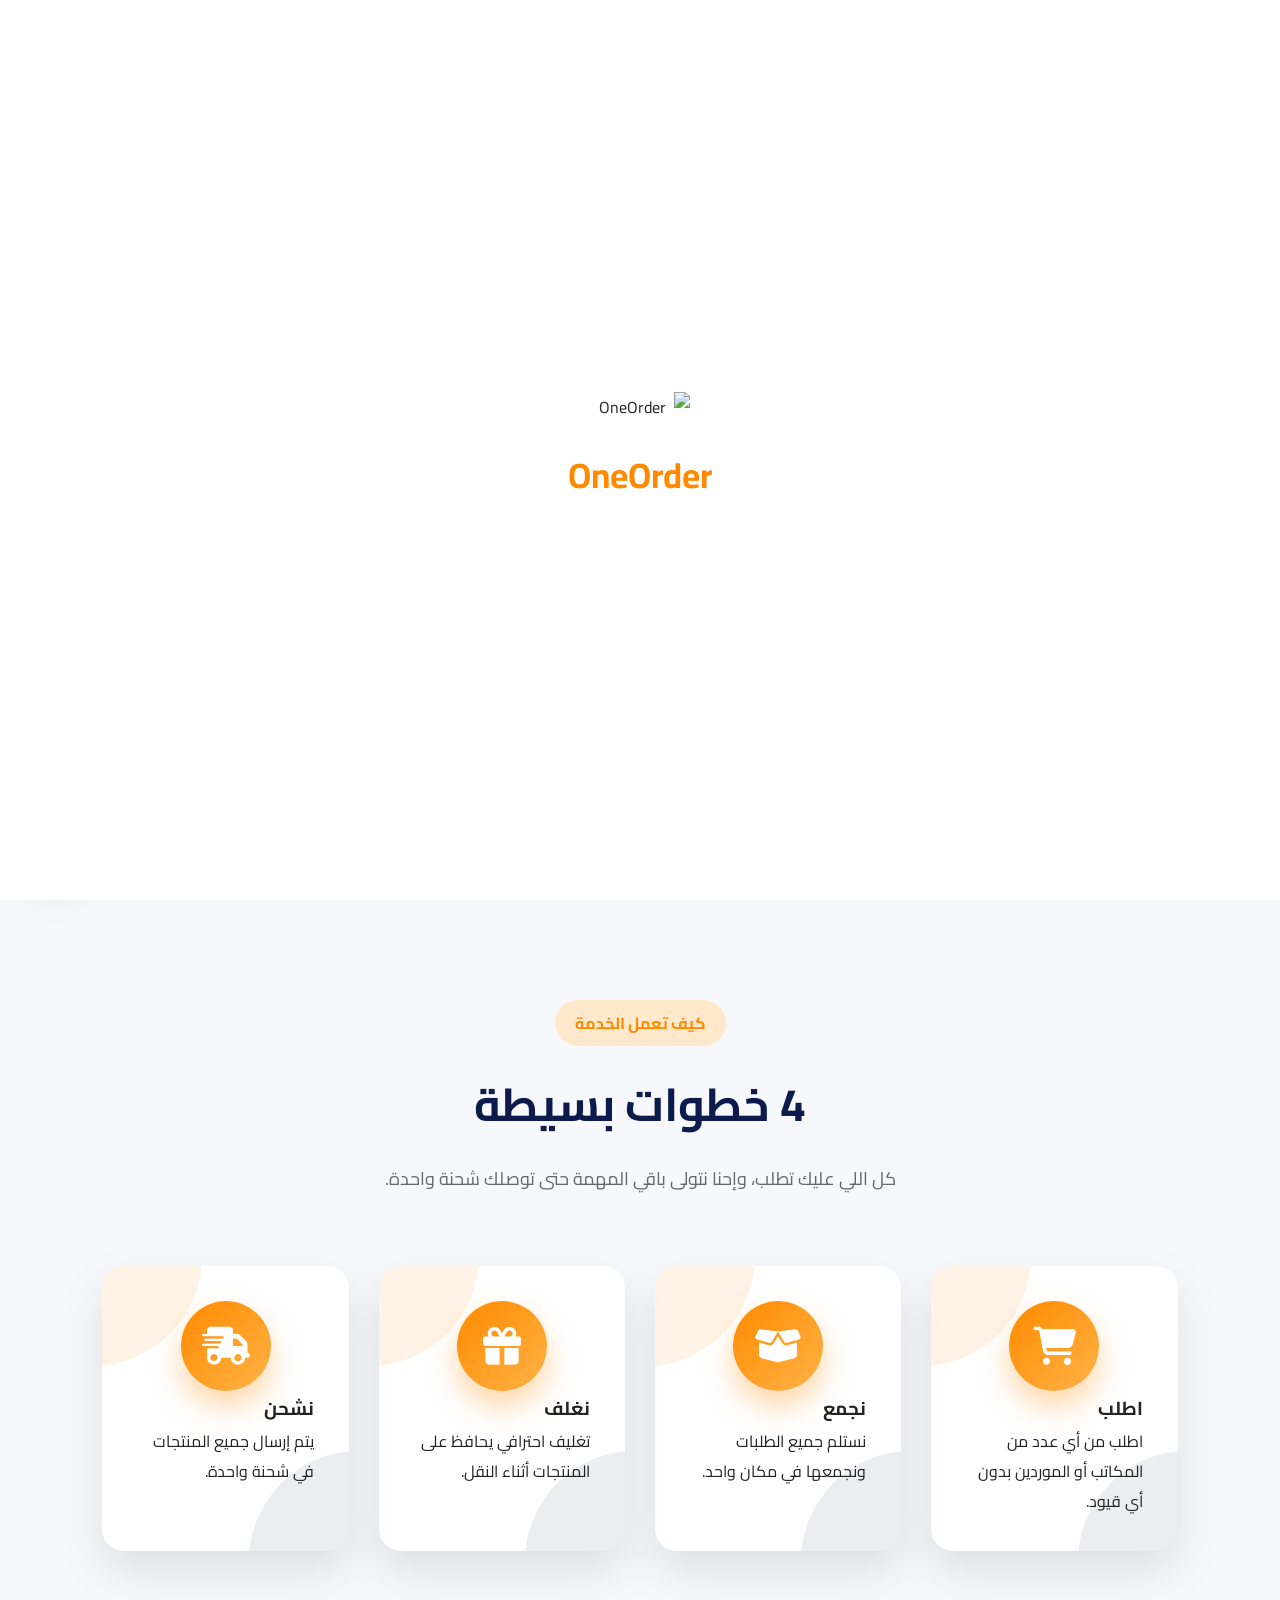
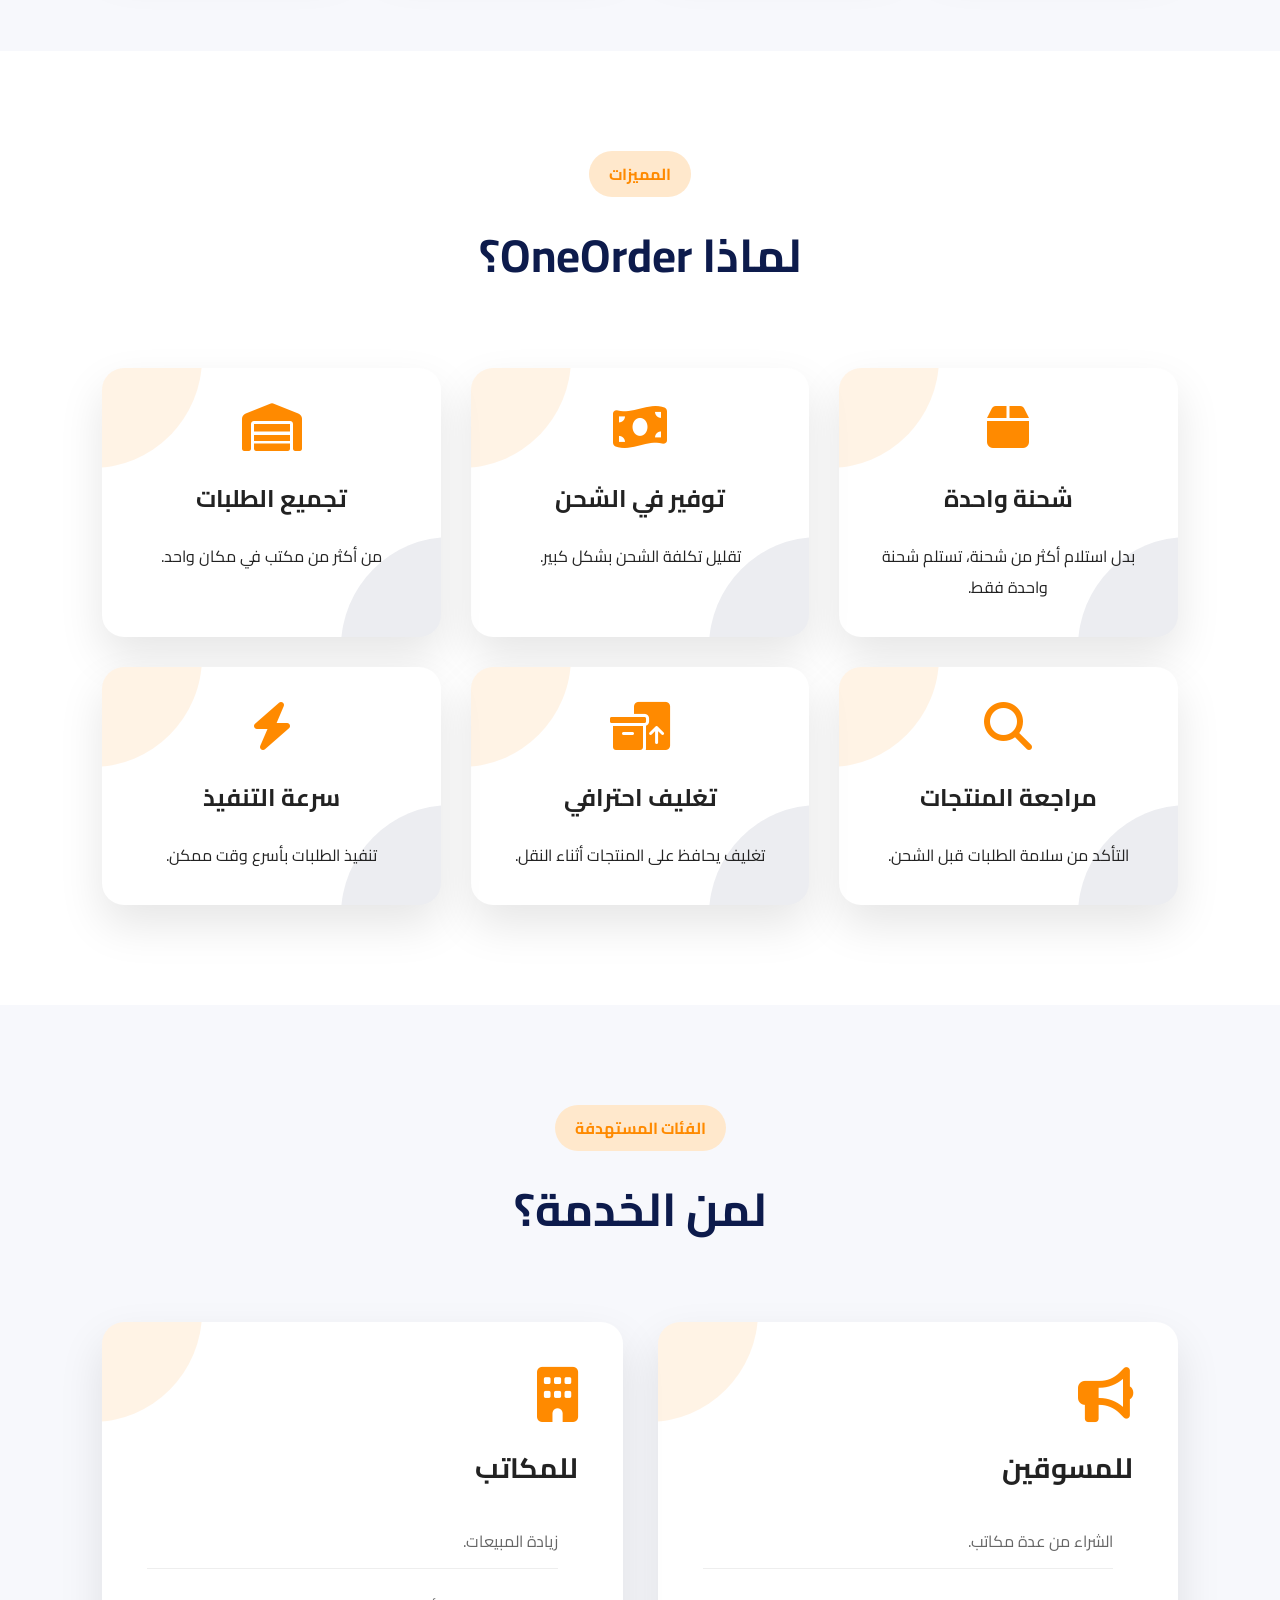
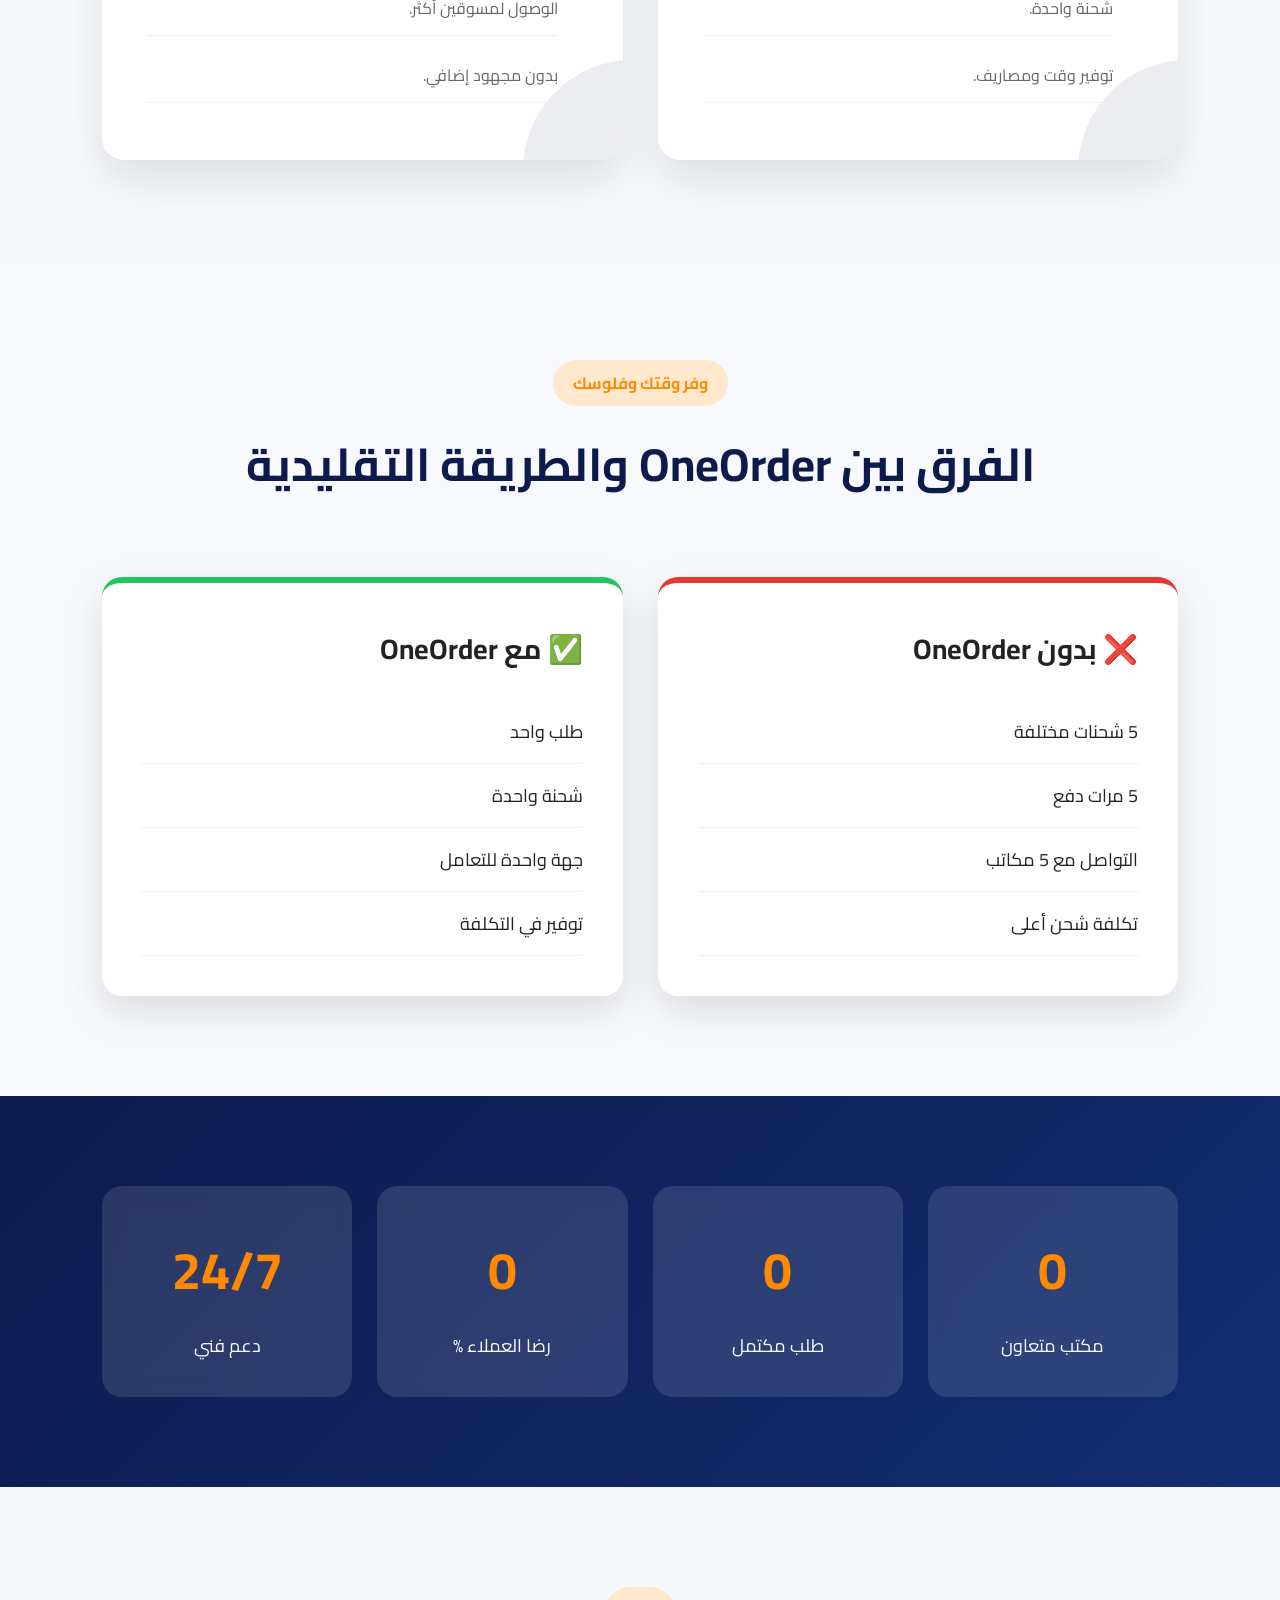
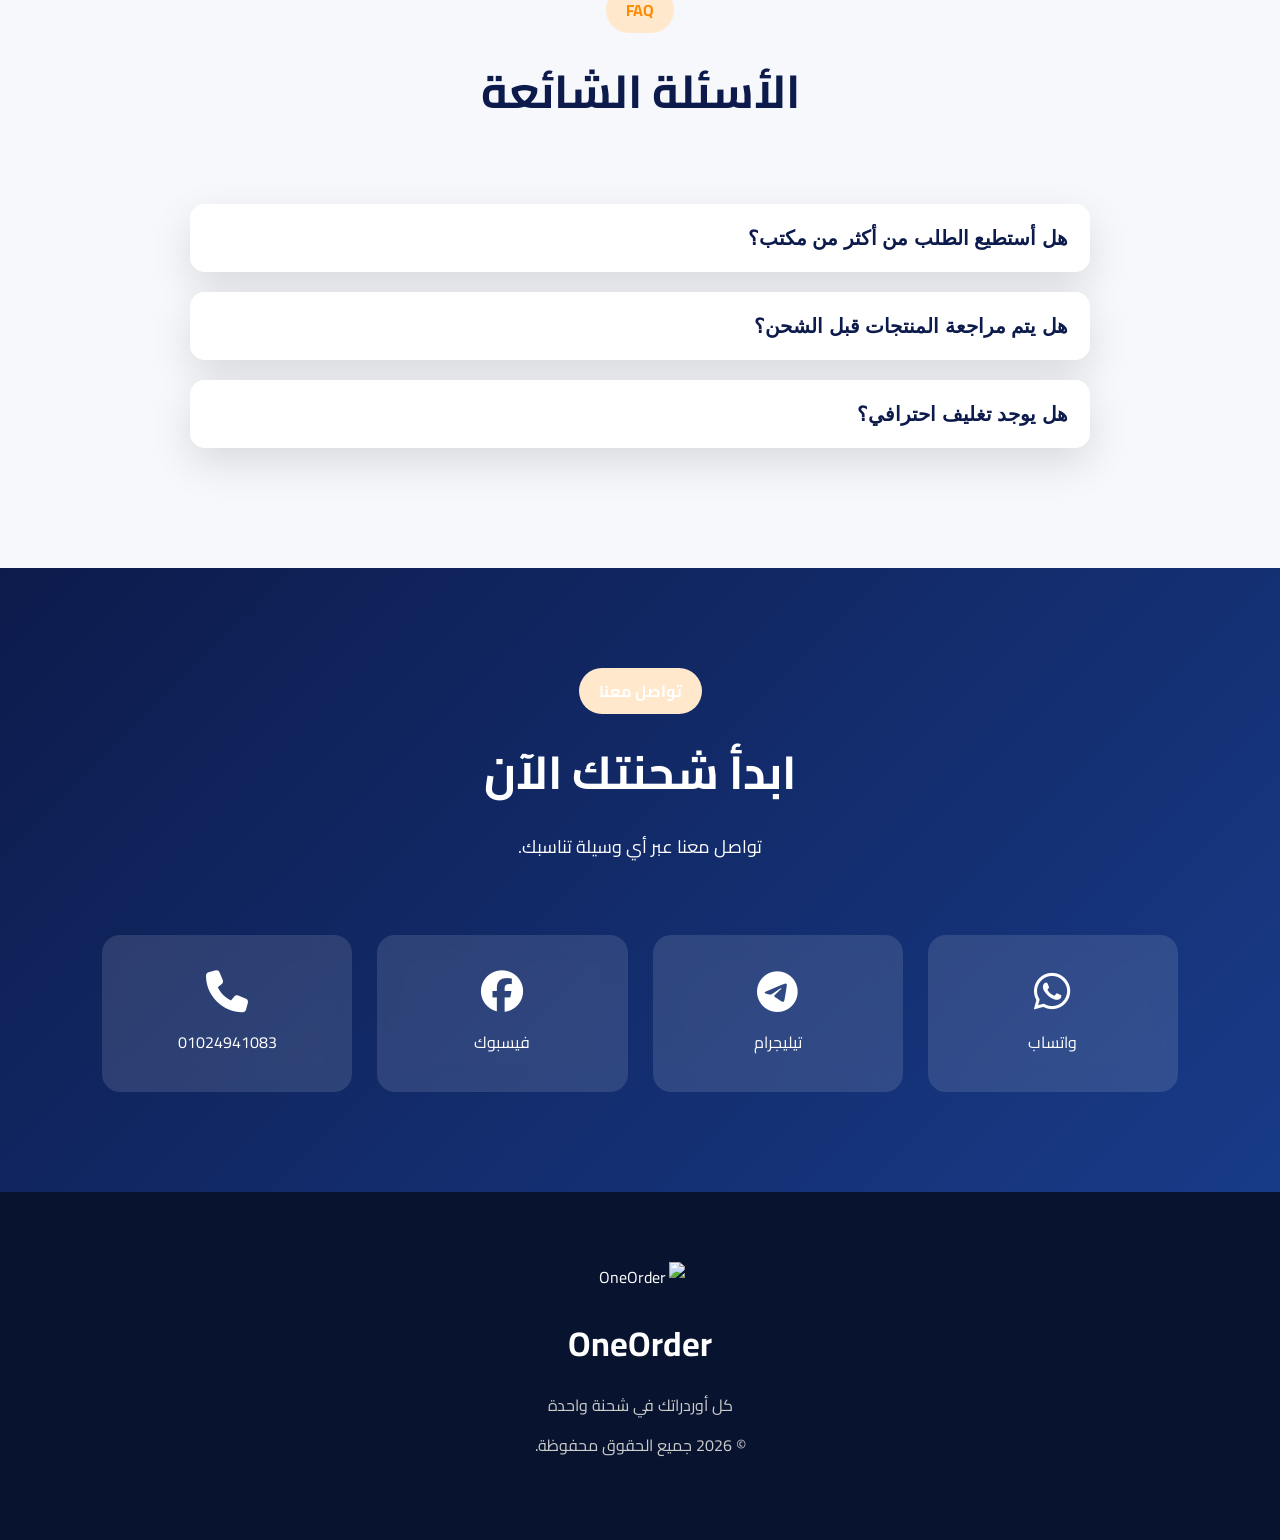
==== commit 14ca9e38: "Update index.html" ====
--- a/index.html
+++ b/index.html
@@ -43,7 +43,7 @@
 
 <!-- زر واتساب -->
 
-<a href="https://wa.me/201000000000"
+<a href="https://wa.me/01024941083"
 
 class="whatsapp"
 
@@ -145,7 +145,7 @@
 
 </a>
 
-<a href="https://wa.me/201000000000"
+<a href="https://wa.me/01024941083"
 
 class="btn2">
 
@@ -180,10 +180,8 @@
 <h2>98%</h2>
 
 <span>رضا العملاء</span>
-
 </div>
-
-</div>
+</section>
 <!-- ===========================
 كيف تعمل الخدمة
 =========================== -->
@@ -507,191 +505,90 @@
 
     </div>
 
+</section>  
+<!-- ===========================
+الأسئلة الشائعة
+=========================== -->
+
+<section class="faq-section" id="faq">
+
+    <div class="section-title">
+        <span>FAQ</span>
+        <h2>الأسئلة الشائعة</h2>
+    </div>
+
+    <div class="faq">
+
+        <div class="faq-item">
+            <button class="faq-question">
+                هل أستطيع الطلب من أكثر من مكتب؟
+            </button>
+            <div class="faq-answer">
+                نعم، يمكنك الطلب من أي عدد من المكاتب، وسنجمعها في شحنة واحدة.
+            </div>
+        </div>
+
+        <div class="faq-item">
+            <button class="faq-question">
+                هل يتم مراجعة المنتجات قبل الشحن؟
+            </button>
+            <div class="faq-answer">
+                نعم، نقوم بمراجعة المنتجات والتأكد من سلامتها قبل التغليف والشحن.
+            </div>
+        </div>
+
+        <div class="faq-item">
+            <button class="faq-question">
+                هل يوجد تغليف احترافي؟
+            </button>
+            <div class="faq-answer">
+                نعم، يتم تغليف جميع الطلبات بشكل احترافي للحفاظ عليها أثناء النقل.
+            </div>
+        </div>
+
+    </div>
+
 </section>
 
 <!-- ===========================
-آراء العملاء
-=========================== -->
-
-<section class="reviews-section">
+تواصل معنا
+=========================== -->
+
+<section class="contact-section" id="contact">
 
     <div class="section-title">
-
-        <span>آراء العملاء</span>
-
-        <h2>ماذا يقول عملاؤنا؟</h2>
-
-    </div>
-
-    <div class="reviews-slider">
-
-        <div class="review-card">
-
-            ⭐⭐⭐⭐⭐
-
-            <p>
-
-                "الخدمة ممتازة ووفرت عليا تكلفة الشحن بشكل كبير."
-
-            </p>
-
-            <h4>أحمد محمد</h4>
-
-        </div>
-
-        <div class="review-card">
-
-            ⭐⭐⭐⭐⭐
-
-            <p>
-
-                "التجميع والتغليف كان احترافي جدًا."
-
-            </p>
-
-            <h4>محمد علي</h4>
-
-        </div>
-
-        <div class="review-card">
-
-            ⭐⭐⭐⭐⭐
-
-            <p>
-
-                "أنصح أي مسوق يستخدم OneOrder."
-
-            </p>
-
-            <h4>سارة أحمد</h4>
-
-        </div>
+        <span>تواصل معنا</span>
+        <h2>ابدأ شحنتك الآن</h2>
+        <p>تواصل معنا عبر أي وسيلة تناسبك.</p>
+    </div>
+
+    <div class="contact-grid">
+
+        <a href="https://wa.me/201000000000" class="contact-card" target="_blank">
+            <i class="fab fa-whatsapp"></i>
+            <span>واتساب</span>
+        </a>
+
+        <a href="https://t.me/username" class="contact-card" target="_blank">
+            <i class="fab fa-telegram"></i>
+            <span>تيليجرام</span>
+        </a>
+
+        <a href="https://facebook.com/" class="contact-card" target="_blank">
+            <i class="fab fa-facebook"></i>
+            <span>فيسبوك</span>
+        </a>
+
+        <a href="tel:+201000000000" class="contact-card">
+            <i class="fa-solid fa-phone"></i>
+            <span>01024941083</span>
+        </a>
 
     </div>
 
 </section>
 
 <!-- ===========================
-الأسئلة الشائعة
-=========================== -->
-
-<section class="faq-section" id="faq">
-
-    <div class="section-title">
-
-        <span>FAQ</span>
-
-        <h2>الأسئلة الشائعة</h2>
-
-    </div>
-
-    <div class="faq">
-
-        <div class="faq-item">
-
-            <button class="faq-question">
-
-                هل أستطيع الطلب من أكثر من مكتب؟
-
-            </button>
-
-            <div class="faq-answer">
-
-                نعم، يتم تجميع جميع الطلبات في شحنة واحدة.
-
-            </div>
-
-        </div>
-
-        <div class="faq-item">
-
-            <button class="faq-question">
-
-                هل يتم مراجعة المنتجات؟
-
-            </button>
-
-            <div class="faq-answer">
-
-                نعم، نقوم بمراجعة الطلبات قبل التغليف والشحن.
-
-            </div>
-
-        </div>
-
-        <div class="faq-item">
-
-            <button class="faq-question">
-
-                هل يوجد تغليف احترافي؟
-
-            </button>
-
-            <div class="faq-answer">
-
-                نعم، نحافظ على المنتجات أثناء النقل.
-
-            </div>
-
-        </div>
-
-    </div>
-
-</section>
-
-<!-- ===========================
-تواصل معنا
-=========================== -->
-
-<section class="contact-section" id="contact">
-
-    <div class="section-title">
-
-        <span>تواصل معنا</span>
-
-        <h2>يسعدنا التواصل معك</h2>
-
-    </div>
-
-    <div class="contact-grid">
-
-        <a href="#" class="contact-card">
-
-            <i class="fab fa-whatsapp"></i>
-
-            <span>واتساب</span>
-
-        </a>
-
-        <a href="#" class="contact-card">
-
-            <i class="fab fa-telegram"></i>
-
-            <span>تيليجرام</span>
-
-        </a>
-
-        <a href="#" class="contact-card">
-
-            <i class="fab fa-facebook"></i>
-
-            <span>فيسبوك</span>
-
-        </a>
-
-        <a href="tel:+201000000000" class="contact-card">
-
-            <i class="fa-solid fa-phone"></i>
-
-            <span>01000000000</span>
-
-        </a>
-
-    </div>
-
-</section>
-
-<!-- ===========================
 Footer
 =========================== -->
 
@@ -701,25 +598,13 @@
 
     <h2>OneOrder</h2>
 
-    <p>
-
-        كل أوردراتك في شحنة واحدة
-
-    </p>
-
-    <p>
-
-        © 2026 جميع الحقوق محفوظة.
-
-    </p>
+    <p>كل أوردراتك في شحنة واحدة</p>
+
+    <p>© 2026 جميع الحقوق محفوظة.</p>
 
 </footer>
 
 <script src="script.js"></script>
 
 </body>
-
-</html>    
-</div>
-
-</section>
+</html>
--- a/style.css
+++ b/style.css
@@ -1,71 +1,211 @@
-/* =========================
-   General
-========================= */
+/*=================================================
+ OneOrder Website
+ Version 2.0
+==================================================*/
 
 *{
-    margin:0;
-    padding:0;
-    box-sizing:border-box;
-    scroll-behavior:smooth;
-    font-family: "Cairo", sans-serif;
+margin:0;
+padding:0;
+box-sizing:border-box;
+scroll-behavior:smooth;
+}
+
+:root{
+
+--main:#0D1B4C;
+--orange:#FF8A00;
+--white:#ffffff;
+--text:#555;
+--light:#f7f8fc;
+--shadow:0 15px 40px rgba(0,0,0,.12);
+
 }
 
 body{
-    background:#f8f9fc;
-    color:#222;
-    overflow-x:hidden;
+
+font-family:'Cairo',sans-serif;
+background:var(--light);
+overflow-x:hidden;
+color:#222;
+
 }
 
 a{
-    text-decoration:none;
+
+text-decoration:none;
+
 }
 
 img{
-    max-width:100%;
-    display:block;
+
+max-width:100%;
+display:block;
+
 }
 
 section{
-    padding:80px 8%;
-}
-
-h1,h2,h3{
-    color:#0d2b55;
-}
-
-p{
-    line-height:1.8;
-    color:#666;
-}
-
-
-/* =========================
-   Header
-========================= */
+
+padding:100px 8%;
+
+}
+
+/*================ Loader ================*/
+
+#loader{
+
+position:fixed;
+
+width:100%;
+
+height:100vh;
+
+background:#fff;
+
+display:flex;
+
+justify-content:center;
+
+align-items:center;
+
+z-index:99999;
+
+transition:.6s;
+
+}
+
+.loader-box{
+
+text-align:center;
+
+}
+
+.loader-box img{
+
+width:100px;
+
+margin:auto;
+
+animation:rotate 4s linear infinite;
+
+}
+
+.loader-box h2{
+
+margin-top:20px;
+
+color:var(--orange);
+
+font-size:35px;
+
+}
+
+@keyframes rotate{
+
+100%{
+
+transform:rotate(360deg);
+
+}
+
+}
+
+/*================ Whatsapp ================*/
+
+.whatsapp{
+
+position:fixed;
+
+bottom:25px;
+
+left:25px;
+
+width:65px;
+
+height:65px;
+
+border-radius:50%;
+
+background:#25D366;
+
+display:flex;
+
+justify-content:center;
+
+align-items:center;
+
+color:#fff;
+
+font-size:34px;
+
+box-shadow:var(--shadow);
+
+z-index:999;
+
+transition:.4s;
+
+}
+
+.whatsapp:hover{
+
+transform:scale(1.1);
+
+}
+
+/*================ Top Button ================*/
+
+#topBtn{
+
+position:fixed;
+
+right:25px;
+
+bottom:25px;
+
+width:55px;
+
+height:55px;
+
+border:none;
+
+background:var(--orange);
+
+color:#fff;
+
+font-size:22px;
+
+border-radius:50%;
+
+cursor:pointer;
+
+display:none;
+
+z-index:999;
+
+}
+
+/*================ Header ================*/
 
 header{
 
-    width:100%;
-
-    position:fixed;
-
-    top:0;
-
-    right:0;
-
-    background:#fff;
-
-    display:flex;
-
-    justify-content:space-between;
-
-    align-items:center;
-
-    padding:18px 8%;
-
-    box-shadow:0 3px 15px rgba(0,0,0,.08);
-
-    z-index:999;
+position:fixed;
+
+top:0;
+
+width:100%;
+
+padding:18px 8%;
+
+display:flex;
+
+justify-content:space-between;
+
+align-items:center;
+
+background:rgba(13,27,76,.88);
+
+backdrop-filter:blur(12px);
+
+z-index:9999;
 
 }
 
@@ -87,586 +227,1238 @@
 
 .logo h2{
 
+color:#fff;
+
+font-size:30px;
+
+}
+
+nav{
+
+display:flex;
+
+gap:35px;
+
+}
+
+nav a{
+
+color:#fff;
+
+font-weight:700;
+
+transition:.3s;
+
+}
+
+nav a:hover{
+
+color:var(--orange);
+
+}
+
+/*================ Hero ================*/
+
+.hero{
+
+position:relative;
+
+height:100vh;
+
+display:flex;
+
+justify-content:center;
+
+align-items:center;
+
+text-align:center;
+
+overflow:hidden;
+
+}
+
+.hero-video{
+
+position:absolute;
+
+width:100%;
+
+height:100%;
+
+object-fit:cover;
+
+}
+
+.overlay{
+
+position:absolute;
+
+width:100%;
+
+height:100%;
+
+background:rgba(0,0,0,.55);
+
+}
+
+.hero-content{
+
+position:relative;
+
+z-index:5;
+
+max-width:850px;
+
+padding:20px;
+
+}
+
+.badge{
+
+display:inline-block;
+
+background:var(--orange);
+
+padding:10px 25px;
+
+border-radius:50px;
+
+color:#fff;
+
+margin-bottom:25px;
+
+font-weight:bold;
+
+}
+
+.hero h1{
+
+font-size:65px;
+
+color:#fff;
+
+line-height:1.4;
+
+margin-bottom:20px;
+
+}
+
+.hero p{
+
+font-size:22px;
+
+line-height:2;
+
+color:#eee;
+
+margin-bottom:35px;
+
+}
+
+.hero-buttons{
+
+display:flex;
+
+justify-content:center;
+
+gap:20px;
+
+flex-wrap:wrap;
+
+}
+
+.btn{
+
+padding:16px 38px;
+
+background:var(--orange);
+
+border-radius:8px;
+
+color:#fff;
+
+font-weight:bold;
+
+transition:.4s;
+
+}
+
+.btn:hover{
+
+background:#fff;
+
+color:var(--main);
+
+}
+
+.btn2{
+
+padding:16px 38px;
+
+background:#25D366;
+
+border-radius:8px;
+
+color:#fff;
+
+font-weight:bold;
+
+transition:.4s;
+
+}
+
+.btn2:hover{
+
+transform:translateY(-5px);
+
+}
+
+.hero-stats{
+
+margin-top:60px;
+
+display:flex;
+
+justify-content:center;
+
+gap:25px;
+
+flex-wrap:wrap;
+
+}
+
+.hero-stats div{
+
+background:rgba(255,255,255,.15);
+
+backdrop-filter:blur(10px);
+
+padding:25px;
+
+border-radius:20px;
+
+min-width:180px;
+
+}
+
+.hero-stats h2{
+
+font-size:38px;
+
+color:var(--orange);
+
+margin-bottom:10px;
+
+}
+
+.hero-stats span{
+
+color:#fff;
+
+}
+/*====================================
+      3D Cards Effect
+====================================*/
+
+.step-card,
+.feature-card,
+.client-card{
+
+position:relative;
+
+background:#fff;
+
+padding:35px;
+
+border-radius:22px;
+
+overflow:hidden;
+
+box-shadow:0 20px 45px rgba(0,0,0,.10);
+
+transition:
+transform .45s ease,
+box-shadow .45s ease;
+
+transform-style:preserve-3d;
+
+cursor:pointer;
+
+}
+
+.step-card::before,
+.feature-card::before,
+.client-card::before{
+
+content:"";
+
+position:absolute;
+
+top:-120px;
+
+left:-120px;
+
+width:220px;
+
+height:220px;
+
+background:rgba(255,138,0,.10);
+
+border-radius:50%;
+
+transition:.5s;
+
+}
+
+.step-card::after,
+.feature-card::after,
+.client-card::after{
+
+content:"";
+
+position:absolute;
+
+bottom:-120px;
+
+right:-120px;
+
+width:220px;
+
+height:220px;
+
+background:rgba(13,27,76,.08);
+
+border-radius:50%;
+
+transition:.5s;
+
+}
+
+.step-card:hover,
+.feature-card:hover,
+.client-card:hover{
+
+transform:
+perspective(1000px)
+rotateX(8deg)
+rotateY(-8deg)
+translateY(-18px);
+
+box-shadow:
+0 35px 60px rgba(0,0,0,.18);
+
+}
+
+.step-card:hover::before,
+.feature-card:hover::before,
+.client-card:hover::before{
+
+transform:scale(1.4);
+
+}
+
+.step-card:hover::after,
+.feature-card:hover::after,
+.client-card:hover::after{
+
+transform:scale(1.4);
+
+}
+
+.step-icon,
+.feature-card i,
+.client-card i{
+
+font-size:48px;
+
+color:var(--orange);
+
+margin-bottom:20px;
+
+transition:.4s;
+
+position:relative;
+
+z-index:2;
+
+}
+
+.step-card:hover .step-icon,
+.feature-card:hover i,
+.client-card:hover i{
+
+transform:
+translateZ(50px)
+scale(1.15)
+rotate(8deg);
+
+color:#ff9800;
+
+}
+
+.step-card h3,
+.feature-card h3,
+.client-card h3{
+
+position:relative;
+
+z-index:2;
+
+transition:.4s;
+
+}
+
+.step-card p,
+.feature-card p,
+.client-card p,
+.client-card li{
+
+position:relative;
+
+z-index:2;
+
+transition:.4s;
+
+}
+
+.step-card:hover h3,
+.feature-card:hover h3,
+.client-card:hover h3{
+
+color:var(--orange);
+
+transform:translateZ(25px);
+
+}
+
+.step-card:hover p,
+.feature-card:hover p,
+.client-card:hover p,
+.client-card:hover li{
+
+transform:translateZ(15px);
+
+}
+
+.feature-card{
+
+text-align:center;
+
+}
+
+.feature-card i{
+
+display:block;
+
+margin:auto;
+
+margin-bottom:25px;
+
+}
+
+.client-card ul{
+
+margin-top:20px;
+
+padding-right:20px;
+
+}
+
+.client-card li{
+
+margin:12px 0;
+
+color:#666;
+
+}
+/*====================================
+      Section Title
+====================================*/
+
+.section-title{
+
+text-align:center;
+
+margin-bottom:70px;
+
+}
+
+.section-title span{
+
+display:inline-block;
+
+background:#FFE8CC;
+
+color:var(--orange);
+
+padding:8px 20px;
+
+border-radius:50px;
+
+font-weight:700;
+
+margin-bottom:15px;
+
+}
+
+.section-title h2{
+
+font-size:46px;
+
+color:var(--main);
+
+margin-bottom:15px;
+
+}
+
+.section-title p{
+
+max-width:700px;
+
+margin:auto;
+
+font-size:18px;
+
+line-height:1.9;
+
+color:#666;
+
+}
+
+
+/*====================================
+      Steps
+====================================*/
+
+.steps-container{
+
+display:grid;
+
+grid-template-columns:repeat(4,1fr);
+
+gap:30px;
+
+}
+
+.step-icon{
+
+width:90px;
+
+height:90px;
+
+background:linear-gradient(135deg,#FF8A00,#FFB347);
+
+border-radius:50%;
+
+display:flex;
+
+justify-content:center;
+
+align-items:center;
+
+margin:auto;
+
+font-size:38px;
+
+color:#fff;
+
+box-shadow:0 15px 30px rgba(255,138,0,.35);
+
+}
+
+
+/*====================================
+      Features
+====================================*/
+
+.features-section{
+
+background:#fff;
+
+}
+
+.features-grid{
+
+display:grid;
+
+grid-template-columns:repeat(3,1fr);
+
+gap:30px;
+
+}
+
+.feature-card{
+
+text-align:center;
+
+}
+
+.feature-card h3{
+
+margin:20px 0;
+
+font-size:24px;
+
+}
+
+.feature-card p{
+
+line-height:1.9;
+
+}
+
+
+/*====================================
+      Clients
+====================================*/
+
+.clients-grid{
+
+display:grid;
+
+grid-template-columns:repeat(2,1fr);
+
+gap:35px;
+
+}
+
+.client-card{
+
+padding:45px;
+
+}
+
+.client-card i{
+
+font-size:55px;
+
+display:block;
+
+margin-bottom:20px;
+
+}
+
+.client-card h3{
+
 font-size:28px;
 
-font-weight:bold;
-
-color:#ff8c00;
+margin-bottom:20px;
+
+}
+
+.client-card ul{
+
+list-style:none;
+
+}
+
+.client-card li{
+
+padding:12px 0;
+
+border-bottom:1px solid #eee;
+
+}
+
+
+/*====================================
+      Responsive
+====================================*/
+
+@media(max-width:992px){
+
+.steps-container{
+
+grid-template-columns:repeat(2,1fr);
+
+}
+
+.features-grid{
+
+grid-template-columns:repeat(2,1fr);
+
+}
+
+.clients-grid{
+
+grid-template-columns:1fr;
+
+}
+
+}
+
+@media(max-width:768px){
+
+.steps-container{
+
+grid-template-columns:1fr;
+
+}
+
+.features-grid{
+
+grid-template-columns:1fr;
+
+}
+
+.section-title h2{
+
+font-size:34px;
+
+}
+
+}
+/*====================================
+        Compare Section
+====================================*/
+
+.compare-section{
+
+background:#f8f9fc;
+
+}
+
+.compare-grid{
+
+display:grid;
+
+grid-template-columns:repeat(2,1fr);
+
+gap:35px;
+
+}
+
+.compare-card{
+
+padding:40px;
+
+border-radius:20px;
+
+background:#fff;
+
+box-shadow:var(--shadow);
+
+transition:.4s;
+
+}
+
+.compare-card:hover{
+
+transform:translateY(-10px);
+
+}
+
+.compare-card h3{
+
+margin-bottom:25px;
+
+font-size:28px;
+
+}
+
+.compare-card ul{
+
+list-style:none;
+
+}
+
+.compare-card li{
+
+padding:15px 0;
+
+font-size:18px;
+
+border-bottom:1px solid #eee;
+
+}
+
+.red{
+
+border-top:6px solid #e53935;
+
+}
+
+.green{
+
+border-top:6px solid #22c55e;
+
+}
+
+/*====================================
+        Statistics
+====================================*/
+
+.stats-section{
+
+background:linear-gradient(135deg,var(--main),#132d72);
+
+display:grid;
+
+grid-template-columns:repeat(4,1fr);
+
+gap:25px;
+
+padding:90px 8%;
+
+}
+
+.stat-box{
+
+background:rgba(255,255,255,.12);
+
+backdrop-filter:blur(10px);
+
+padding:35px;
+
+text-align:center;
+
+border-radius:20px;
+
+color:#fff;
+
+transition:.4s;
+
+}
+
+.stat-box:hover{
+
+transform:translateY(-10px);
+
+}
+
+.stat-box h2{
+
+font-size:52px;
+
+color:var(--orange);
+
+margin-bottom:10px;
+
+}
+
+.stat-box p{
+
+color:#fff;
+
+font-size:18px;
+
+}
+
+/*====================================
+        Reviews
+====================================*/
+
+.reviews-section{
+
+background:#fff;
+
+}
+
+.reviews-slider{
+
+display:grid;
+
+grid-template-columns:repeat(3,1fr);
+
+gap:30px;
+
+}
+
+.review-card{
+
+background:#fff;
+
+padding:35px;
+
+border-radius:20px;
+
+box-shadow:var(--shadow);
+
+transition:.4s;
+
+text-align:center;
+
+}
+
+.review-card:hover{
+
+transform:translateY(-10px);
+
+}
+
+.review-card p{
+
+margin:20px 0;
+
+line-height:2;
+
+color:#555;
+
+}
+
+.review-card h4{
+
+color:var(--main);
+
+}
+
+/*====================================
+        Responsive
+====================================*/
+
+@media(max-width:992px){
+
+.compare-grid{
+
+grid-template-columns:1fr;
+
+}
+
+.stats-section{
+
+grid-template-columns:repeat(2,1fr);
+
+}
+
+.reviews-slider{
+
+grid-template-columns:1fr;
+
+}
+
+}
+
+@media(max-width:600px){
+
+.stats-section{
+
+grid-template-columns:1fr;
+
+}
+
+.compare-card{
+
+padding:25px;
+
+}
+
+.stat-box h2{
+
+font-size:40px;
+
+}
+
+}
+/*====================================
+        FAQ
+====================================*/
+
+.faq{
+
+max-width:900px;
+
+margin:auto;
+
+}
+
+.faq-item{
+
+background:#fff;
+
+margin-bottom:20px;
+
+border-radius:15px;
+
+overflow:hidden;
+
+box-shadow:var(--shadow);
+
+}
+
+.faq-question{
+
+width:100%;
+
+padding:22px;
+
+border:none;
+
+background:#fff;
+
+cursor:pointer;
+
+font-size:20px;
+
+font-weight:700;
+
+text-align:right;
+
+color:var(--main);
+
+transition:.3s;
+
+}
+
+.faq-question:hover{
+
+background:#f6f6f6;
+
+}
+
+.faq-answer{
+
+display:none;
+
+padding:20px;
+
+line-height:2;
+
+color:#666;
+
+background:#fafafa;
+
+}
+
+/*====================================
+        Contact
+====================================*/
+
+.contact-section{
+
+background:linear-gradient(135deg,#0D1B4C,#183B88);
+
+}
+
+.contact-section .section-title h2,
+
+.contact-section .section-title span,
+
+.contact-section .section-title p{
+
+color:#fff;
+
+}
+
+.contact-grid{
+
+display:grid;
+
+grid-template-columns:repeat(4,1fr);
+
+gap:25px;
+
+}
+
+.contact-card{
+
+background:rgba(255,255,255,.12);
+
+backdrop-filter:blur(12px);
+
+padding:35px;
+
+border-radius:18px;
+
+text-align:center;
+
+color:#fff;
+
+transition:.4s;
+
+}
+
+.contact-card:hover{
+
+background:var(--orange);
+
+transform:translateY(-8px);
+
+}
+
+.contact-card i{
+
+font-size:42px;
+
+margin-bottom:15px;
+
+display:block;
+
+}
+
+/*====================================
+        Footer
+====================================*/
+
+footer{
+
+background:#08142f;
+
+padding:70px 20px;
+
+text-align:center;
+
+color:#fff;
+
+}
+
+footer img{
+
+width:90px;
+
+margin:auto;
+
+margin-bottom:20px;
+
+}
+
+footer h2{
+
+font-size:34px;
+
+margin-bottom:15px;
+
+}
+
+footer p{
+
+color:#ccc;
+
+margin:10px 0;
+
+}
+
+/*====================================
+      Fade Animation
+====================================*/
+
+.fade{
+
+opacity:0;
+
+transform:translateY(40px);
+
+transition:1s;
+
+}
+
+.fade.show{
+
+opacity:1;
+
+transform:translateY(0);
+
+}
+
+/*====================================
+        Responsive
+====================================*/
+
+@media(max-width:992px){
+
+.contact-grid{
+
+grid-template-columns:repeat(2,1fr);
+
+}
+
+}
+
+@media(max-width:768px){
+
+header{
+
+padding:15px 20px;
+
+flex-direction:column;
+
+gap:15px;
 
 }
 
 nav{
 
-display:flex;
-
-gap:25px;
-
-}
-
-nav a{
-
-color:#0d2b55;
-
-font-weight:600;
-
-transition:.3s;
-
-}
-
-nav a:hover{
-
-color:#ff8c00;
-
-}
-
-
-/* =========================
- Hero
-========================= */
-
-.hero{
-
-min-height:100vh;
-
-display:grid;
-
-grid-template-columns:1fr 1fr;
-
-align-items:center;
-
-gap:60px;
-
-padding-top:120px;
+flex-wrap:wrap;
+
+justify-content:center;
+
+gap:15px;
 
 }
 
 .hero h1{
 
-font-size:55px;
-
-margin-bottom:20px;
+font-size:38px;
 
 }
 
 .hero p{
 
-font-size:20px;
-
-margin-bottom:35px;
-
-}
-
-.buttons{
-
-display:flex;
-
-gap:20px;
-
-flex-wrap:wrap;
-
-}
-
-.btn{
-
-background:#ff8c00;
-
-color:#fff;
-
-padding:16px 35px;
-
-border-radius:8px;
-
-font-size:18px;
-
-font-weight:bold;
-
-transition:.4s;
-
-}
-
-.btn:hover{
-
-background:#0d2b55;
-
-}
-
-.btn2{
-
-background:#25D366;
-
-color:#fff;
-
-padding:16px 35px;
-
-border-radius:8px;
-
-font-size:18px;
-
-font-weight:bold;
-
-transition:.4s;
-
-}
-
-.btn2:hover{
-
-background:#128C7E;
-
-}
-
-.hero-video video{
+font-size:17px;
+
+}
+
+.hero-buttons{
+
+flex-direction:column;
+
+}
+
+.hero-buttons a{
 
 width:100%;
 
-border-radius:18px;
-
-box-shadow:0 15px 40px rgba(0,0,0,.2);
-
-}
-
-
-/* =========================
- Section Title
-========================= */
-
-section h2{
-
-text-align:center;
-
-font-size:40px;
-
-margin-bottom:50px;
-
-position:relative;
-
-}
-
-section h2::after{
-
-content:"";
-
-width:80px;
-
-height:4px;
-
-background:#ff8c00;
-
-display:block;
-
-margin:15px auto;
-
-border-radius:20px;
-
-}
-/* =========================
-   كيف تعمل الخدمة
-========================= */
-
-.steps{
-
-display:grid;
-
-grid-template-columns:repeat(4,1fr);
-
-gap:30px;
-
-text-align:center;
-
-}
-
-.step{
-
-background:#fff;
-
-padding:35px 20px;
-
-border-radius:15px;
-
-box-shadow:0 10px 30px rgba(0,0,0,.08);
-
-transition:.4s;
-
-cursor:pointer;
-
-}
-
-.step:hover{
-
-transform:translateY(-10px);
-
-box-shadow:0 15px 35px rgba(0,0,0,.15);
-
-}
-
-.step i{
-
-font-size:55px;
-
-color:#ff8c00;
-
-margin-bottom:20px;
-
-}
-
-.step h3{
+}
+
+.hero-stats{
+
+flex-direction:column;
+
+}
+
+.contact-grid{
+
+grid-template-columns:1fr;
+
+}
+
+}
+
+@media(max-width:480px){
+
+section{
+
+padding:70px 20px;
+
+}
+
+.logo h2{
 
 font-size:24px;
 
 }
 
-
-/* =========================
-   المميزات
-========================= */
-
-.cards{
-
-display:grid;
-
-grid-template-columns:repeat(3,1fr);
-
-gap:25px;
-
-}
-
-.card{
-
-background:#fff;
-
-padding:35px;
-
-border-radius:15px;
-
-text-align:center;
-
-box-shadow:0 10px 30px rgba(0,0,0,.08);
-
-transition:.4s;
-
-}
-
-.card:hover{
-
-transform:translateY(-10px);
-
-background:#0d2b55;
-
-color:#fff;
-
-}
-
-.card:hover h3,
-.card:hover p{
-
-color:#fff;
-
-}
-
-.card h3{
-
-margin:15px 0;
-
-font-size:24px;
-
-}
-
-.card p{
-
-font-size:17px;
-
-}
-
-
-/* =========================
-   لمن الخدمة
-========================= */
-
-.client-box{
-
-display:grid;
-
-grid-template-columns:repeat(2,1fr);
-
-gap:35px;
-
-}
-
-.client{
-
-background:#fff;
-
-padding:40px;
-
-border-radius:18px;
-
-box-shadow:0 10px 30px rgba(0,0,0,.08);
-
-transition:.4s;
-
-}
-
-.client:hover{
-
-transform:scale(1.03);
-
-}
-
-.client h3{
+.section-title h2{
 
 font-size:28px;
 
-margin-bottom:20px;
-
-color:#ff8c00;
-
-}
-
-.client ul{
-
-padding-right:20px;
-
-}
-
-.client li{
-
-margin:15px 0;
-
-font-size:18px;
-
-color:#555;
-
-}
-
-
-/* =========================
-   المقارنة
-========================= */
-
-.compare{
-
-display:grid;
-
-grid-template-columns:repeat(2,1fr);
-
-gap:40px;
-
-}
-
-.compare div{
-
-background:#fff;
-
-padding:40px;
-
-border-radius:18px;
-
-box-shadow:0 10px 30px rgba(0,0,0,.08);
-
-}
-
-.compare h3{
-
-font-size:28px;
-
-margin-bottom:25px;
-
-}
-
-.compare p{
-
-font-size:18px;
-
-margin-bottom:12px;
-
-}
-/* =========================
-   قسم الأرقام
-========================= */
-
-#numbers{
-    display:flex;
-    justify-content:center;
-    align-items:center;
-    gap:40px;
-    flex-wrap:wrap;
-    background:#0d2b55;
-    padding:70px 8%;
-}
-
-.number{
-    text-align:center;
-    color:#fff;
-}
-
-.number h2{
-    font-size:55px;
-    color:#ff9800;
-    margin-bottom:10px;
-}
-
-.number p{
-    color:#fff;
-    font-size:20px;
-}
-
-
-/* =========================
-   تواصل معنا
-========================= */
-
-.social{
-    display:flex;
-    justify-content:center;
-    flex-wrap:wrap;
-    gap:20px;
-}
-
-.social a{
-    background:#fff;
-    color:#0d2b55;
-    padding:15px 30px;
-    border-radius:10px;
-    box-shadow:0 10px 25px rgba(0,0,0,.08);
-    transition:.3s;
-    font-weight:bold;
-}
-
-.social a:hover{
-    background:#ff9800;
-    color:#fff;
-}
-
-
-/* =========================
-   Footer
-========================= */
-
-footer{
-    background:#081b38;
-    color:#fff;
-    text-align:center;
-    padding:40px 20px;
-}
-
-footer h2{
-    color:#ff9800;
-    margin-bottom:10px;
-}
-
-footer p{
-    color:#ddd;
-    margin:8px 0;
-}
-
-
-/* =========================
-   زر واتساب العائم
-========================= */
-
-.floating{
-    position:fixed;
-    bottom:25px;
-    left:25px;
-    width:60px;
-    height:60px;
-    background:#25D366;
-    color:#fff;
-    border-radius:50%;
-    display:flex;
-    justify-content:center;
-    align-items:center;
-    font-size:30px;
-    box-shadow:0 10px 20px rgba(0,0,0,.25);
-    z-index:999;
-    transition:.3s;
-}
-
-.floating:hover{
-    transform:scale(1.1);
-}
-
-
-/* =========================
-   Responsive
-========================= */
-
-@media(max-width:992px){
-
-.hero,
-.client-box,
-.compare,
-.cards,
-.steps{
-    grid-template-columns:1fr;
-}
-
-header{
-    flex-direction:column;
-    gap:15px;
-}
-
-nav{
-    flex-wrap:wrap;
-    justify-content:center;
 }
 
 .hero h1{
-    font-size:38px;
+
+font-size:30px;
+
 }
 
 .hero p{
-    font-size:18px;
-}
-
-.buttons{
-    justify-content:center;
-}
-
-#numbers{
-    flex-direction:column;
-    gap:30px;
-}
-
-.social{
-    flex-direction:column;
-}
-
-}
-
-@media(max-width:600px){
-
-section{
-    padding:60px 20px;
-}
-
-.logo h2{
-    font-size:22px;
-}
-
-nav a{
-    font-size:15px;
-}
-
-.hero h1{
-    font-size:30px;
-}
-
-.hero p{
-    font-size:16px;
-}
-
-.btn,
-.btn2{
-    width:100%;
-    text-align:center;
-}
-
-.number h2{
-    font-size:42px;
-}
-
-section h2{
-    font-size:30px;
-}
-
-}
+
+font-size:16px;
+
+}
+
+.hero-stats div{
+
+min-width:100%;
+
+}
+
+}
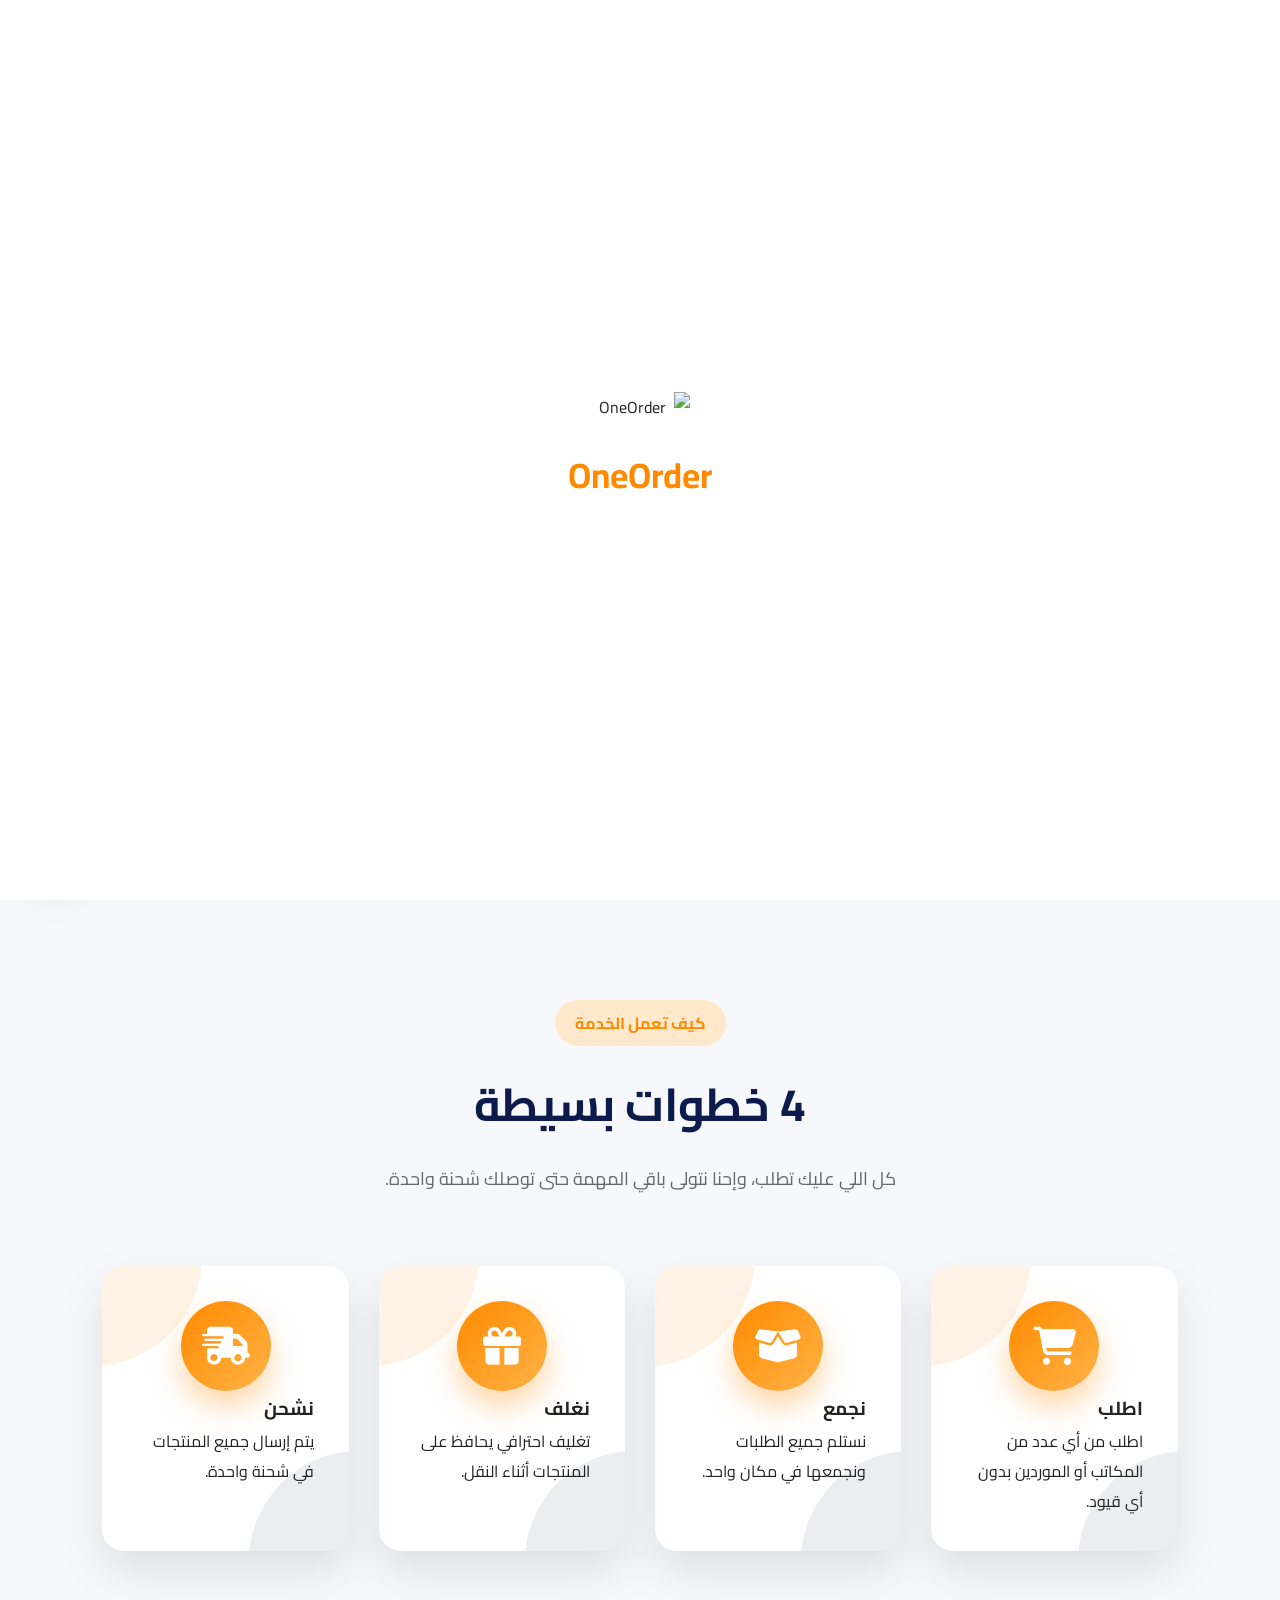
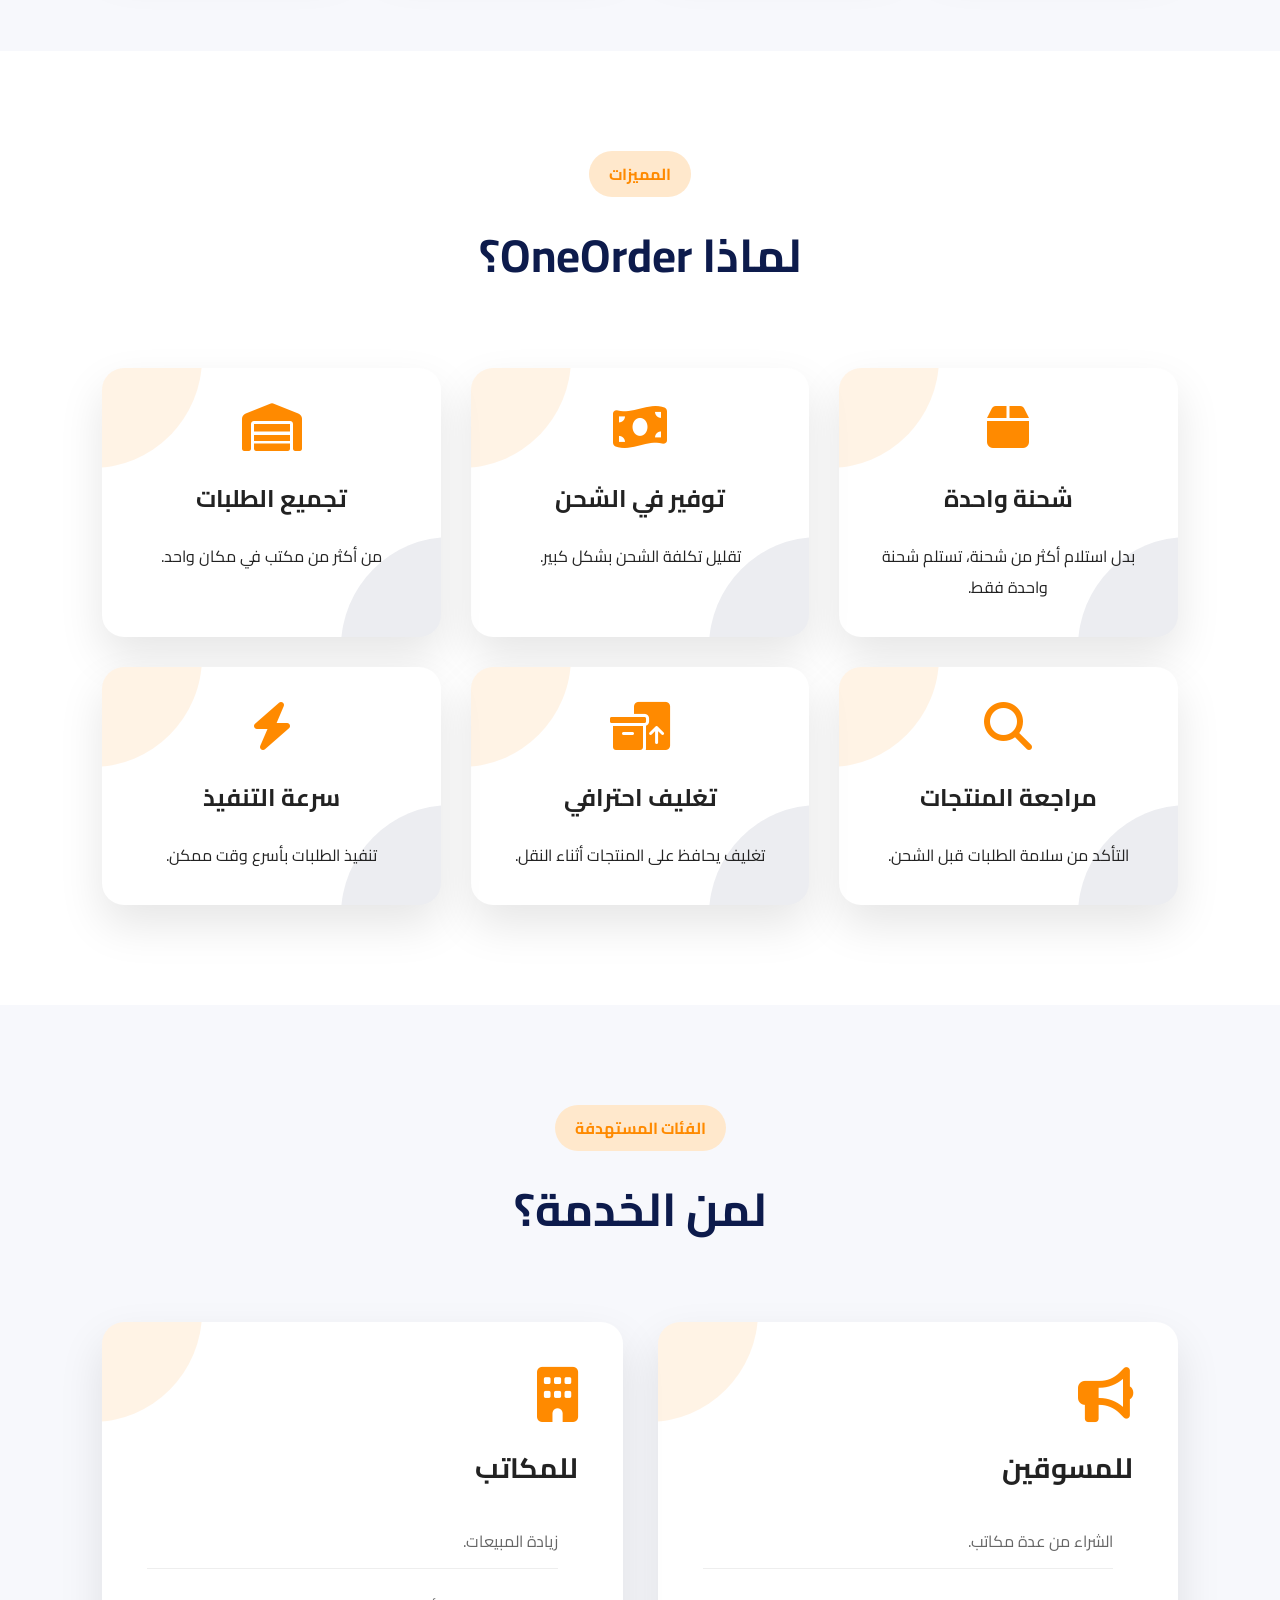
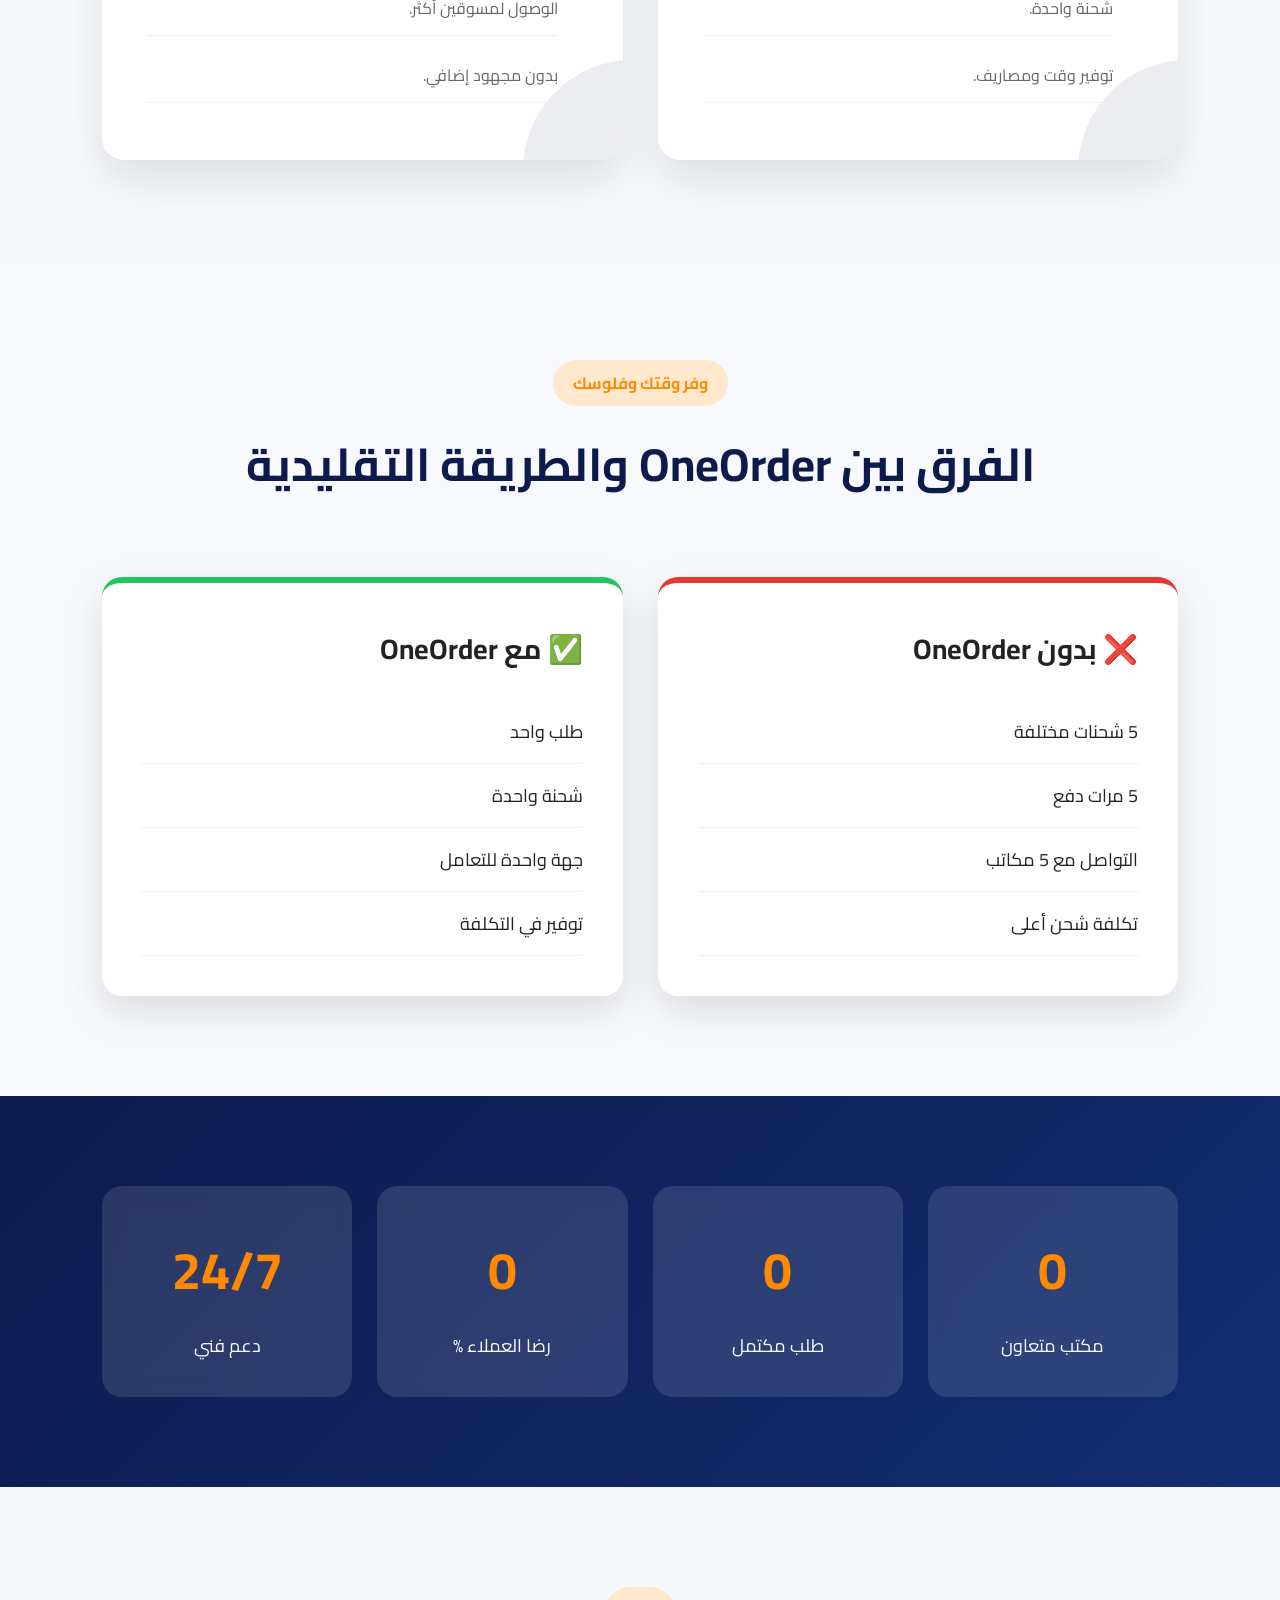
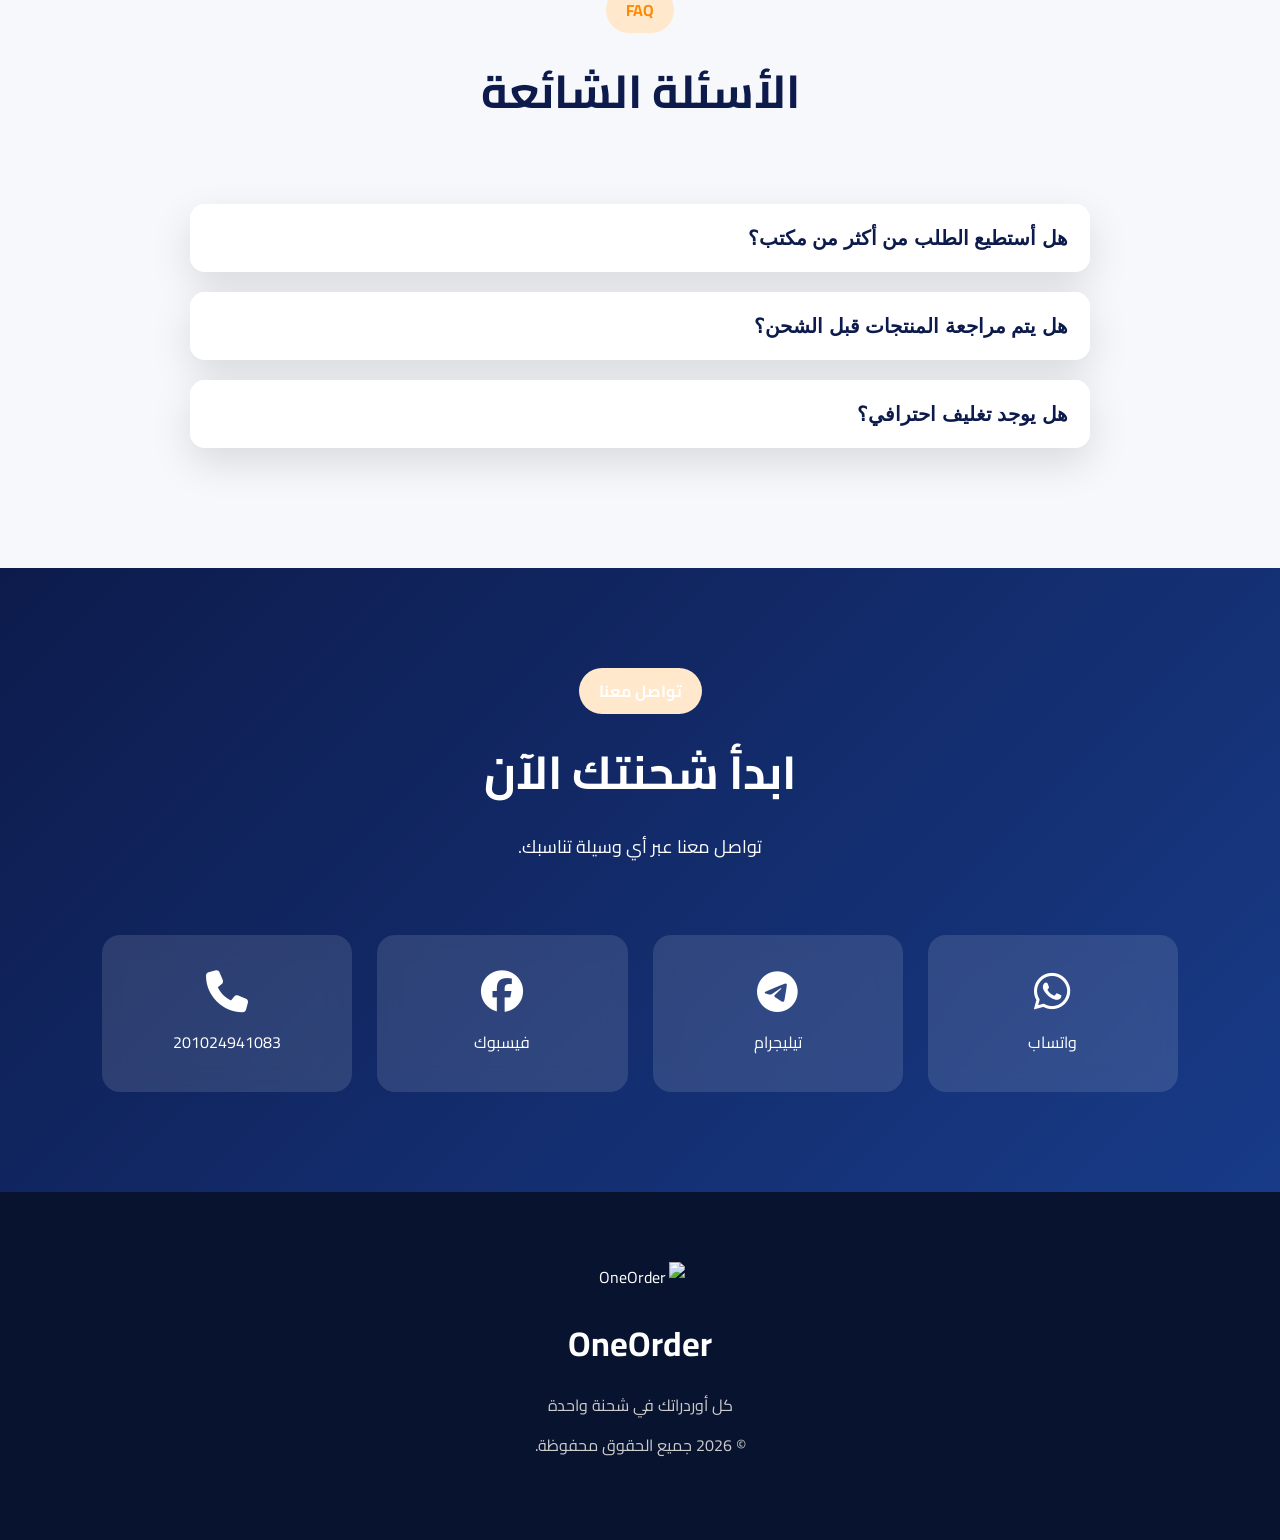
==== commit 13593df2: "Update index.html" ====
--- a/index.html
+++ b/index.html
@@ -145,7 +145,7 @@
 
 </a>
 
-<a href="https://wa.me/01024941083"
+<a href="https://wa.me/201024941083"
 
 class="btn2">
 
@@ -156,31 +156,27 @@
 </a>
 
 </div>
-
 <div class="hero-stats">
 
-<div>
-
-<h2>20+</h2>
-
-<span>مكتب متعاون</span>
+    <div>
+        <h2>20+</h2>
+        <span>مكتب متعاون</span>
+    </div>
+
+    <div>
+        <h2>500+</h2>
+        <span>طلب مكتمل</span>
+    </div>
+
+    <div>
+        <h2>98%</h2>
+        <span>رضا العملاء</span>
+    </div>
 
 </div>
 
-<div>
-
-<h2>500+</h2>
-
-<span>طلب مكتمل</span>
-
 </div>
 
-<div>
-
-<h2>98%</h2>
-
-<span>رضا العملاء</span>
-</div>
 </section>
 <!-- ===========================
 كيف تعمل الخدمة
@@ -564,7 +560,7 @@
 
     <div class="contact-grid">
 
-        <a href="https://wa.me/201000000000" class="contact-card" target="_blank">
+        <a href="https://wa.me/2024941083" class="contact-card" target="_blank">
             <i class="fab fa-whatsapp"></i>
             <span>واتساب</span>
         </a>
@@ -579,9 +575,9 @@
             <span>فيسبوك</span>
         </a>
 
-        <a href="tel:+201000000000" class="contact-card">
+        <a href="tel:+2024941083" class="contact-card">
             <i class="fa-solid fa-phone"></i>
-            <span>01024941083</span>
+            <span>201024941083</span>
         </a>
 
     </div>
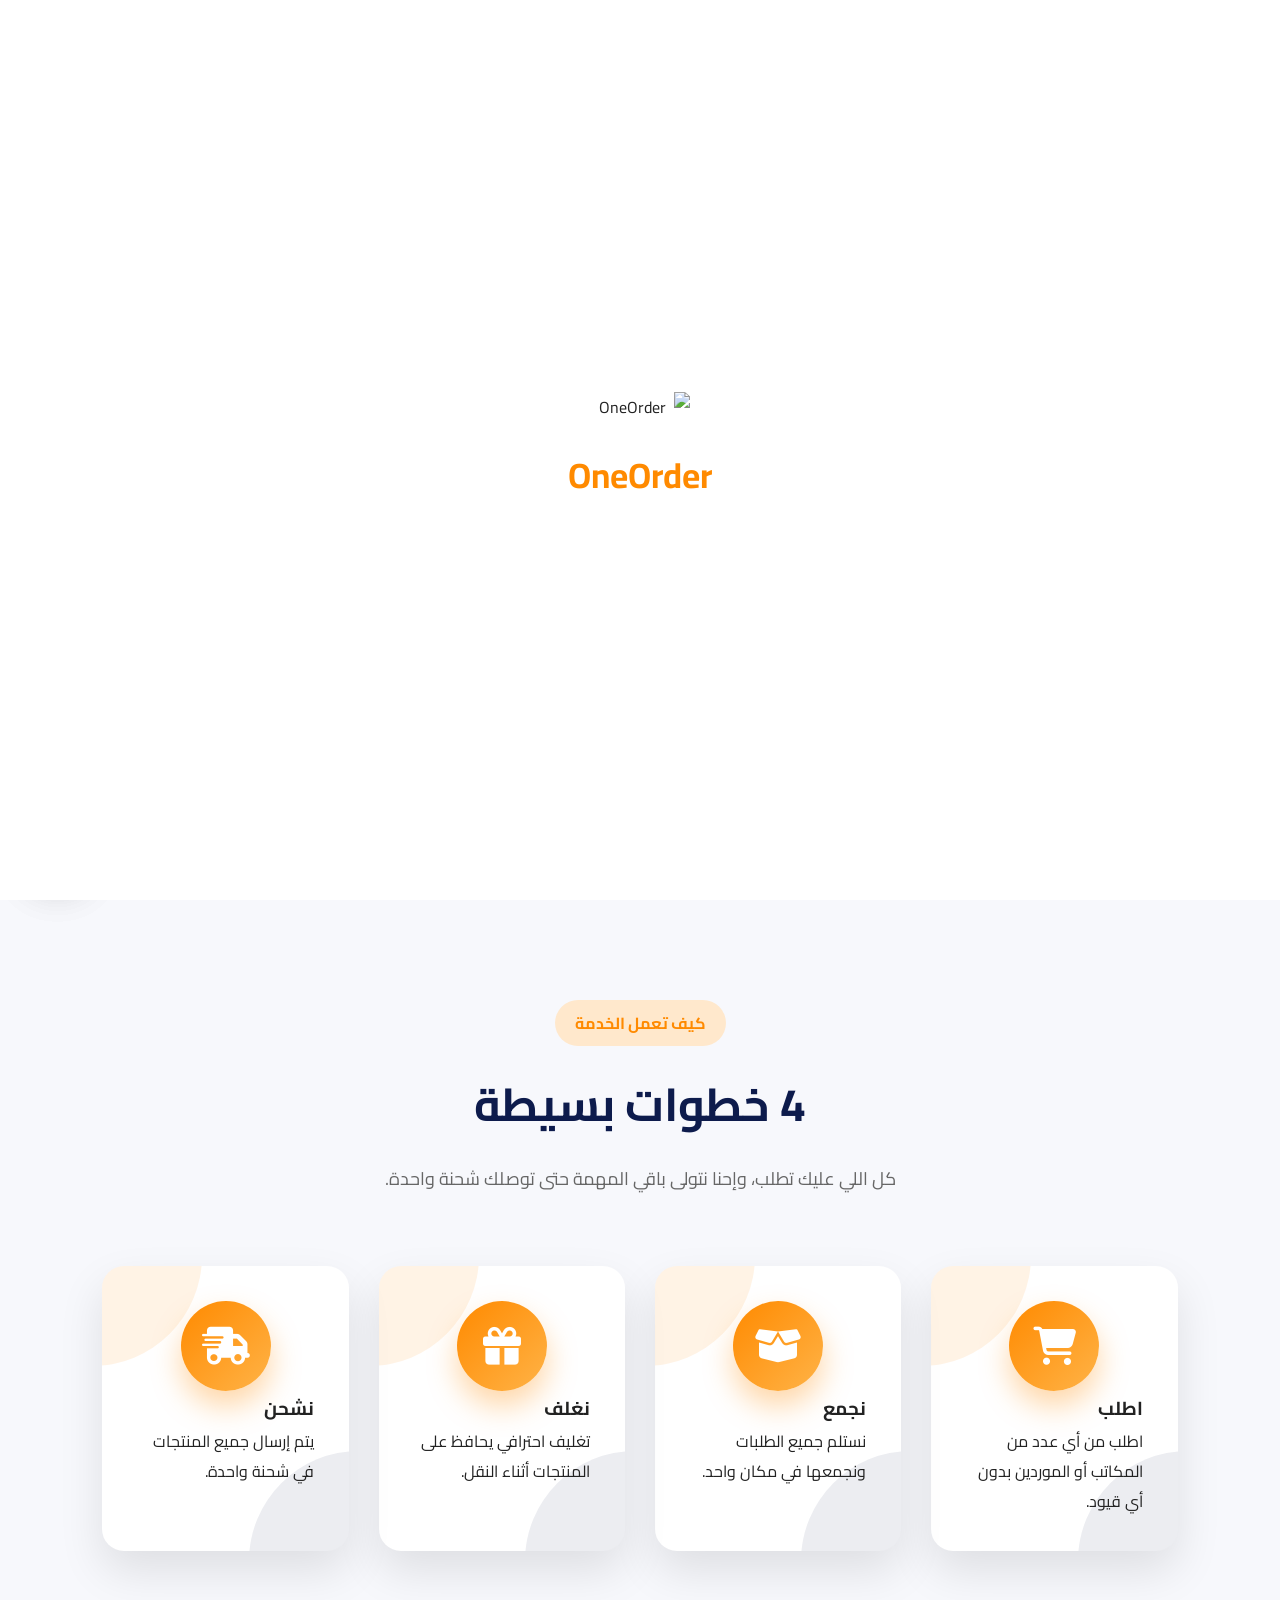
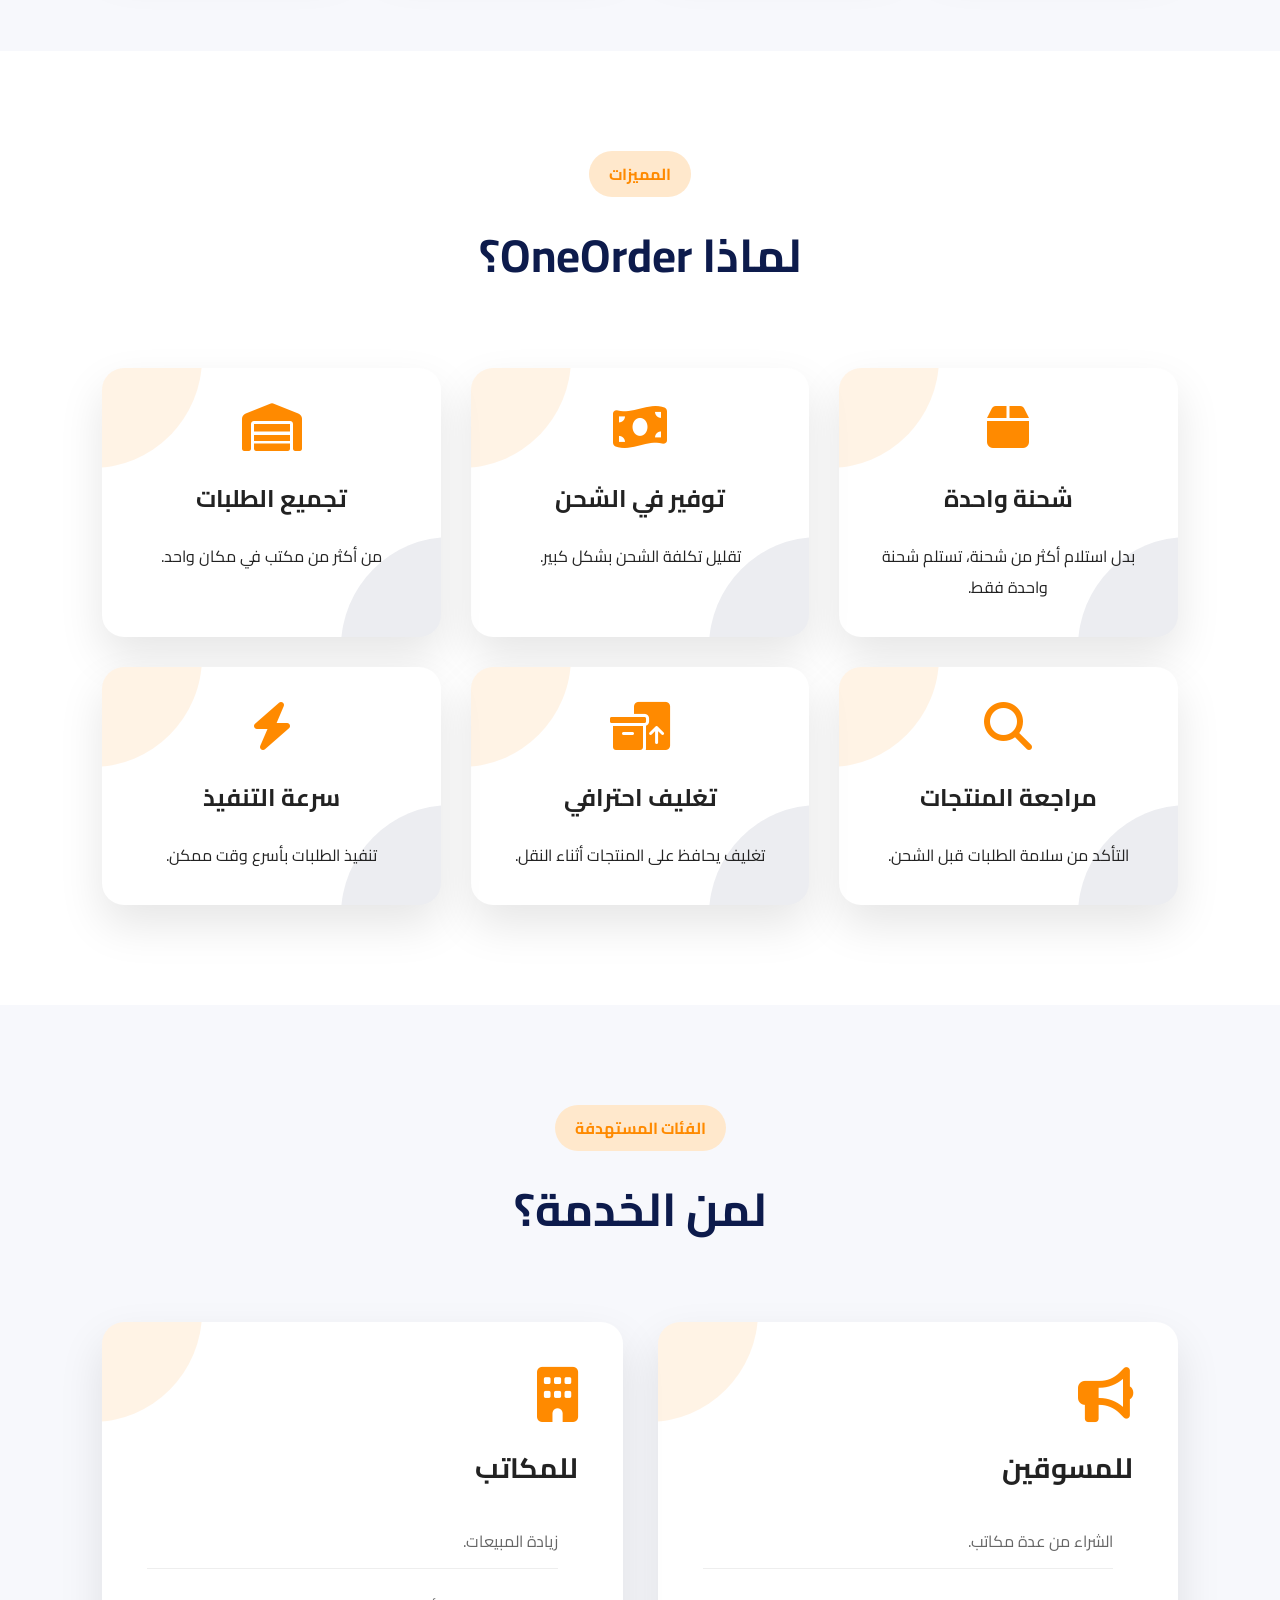
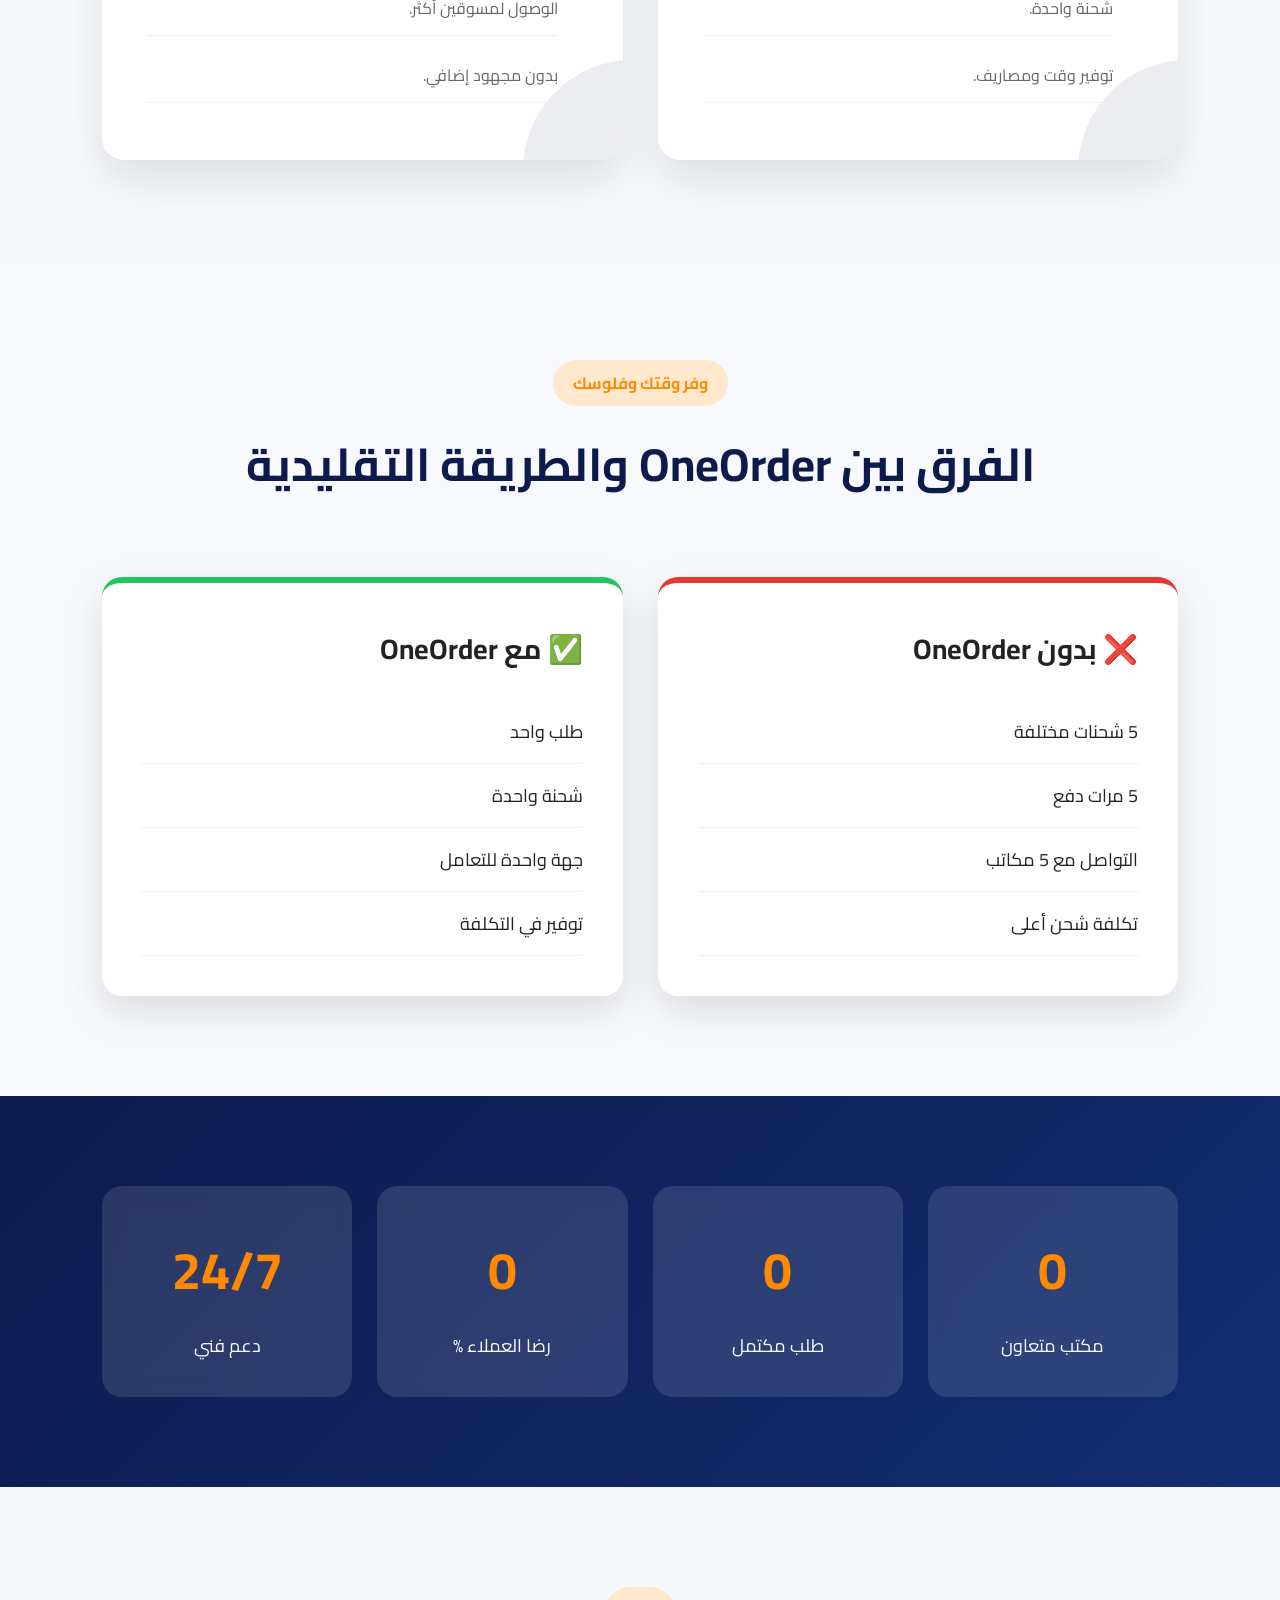
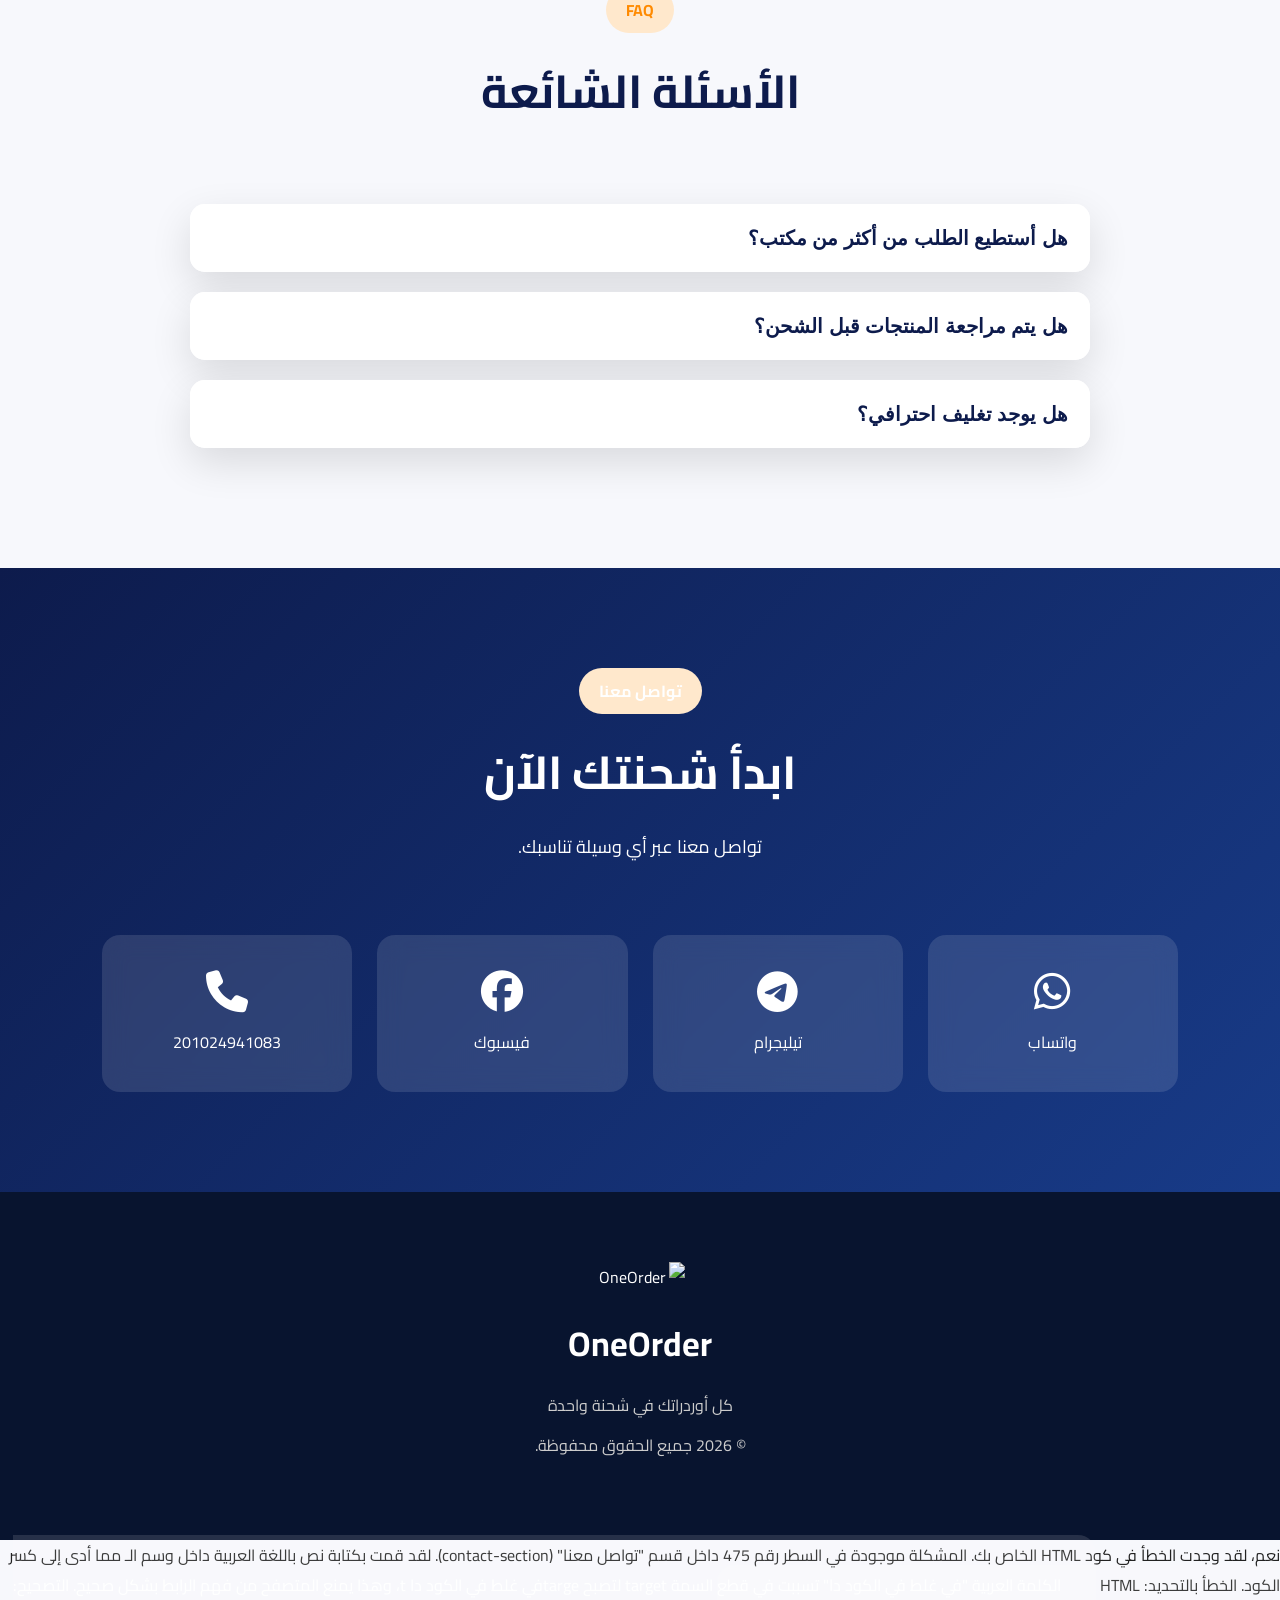
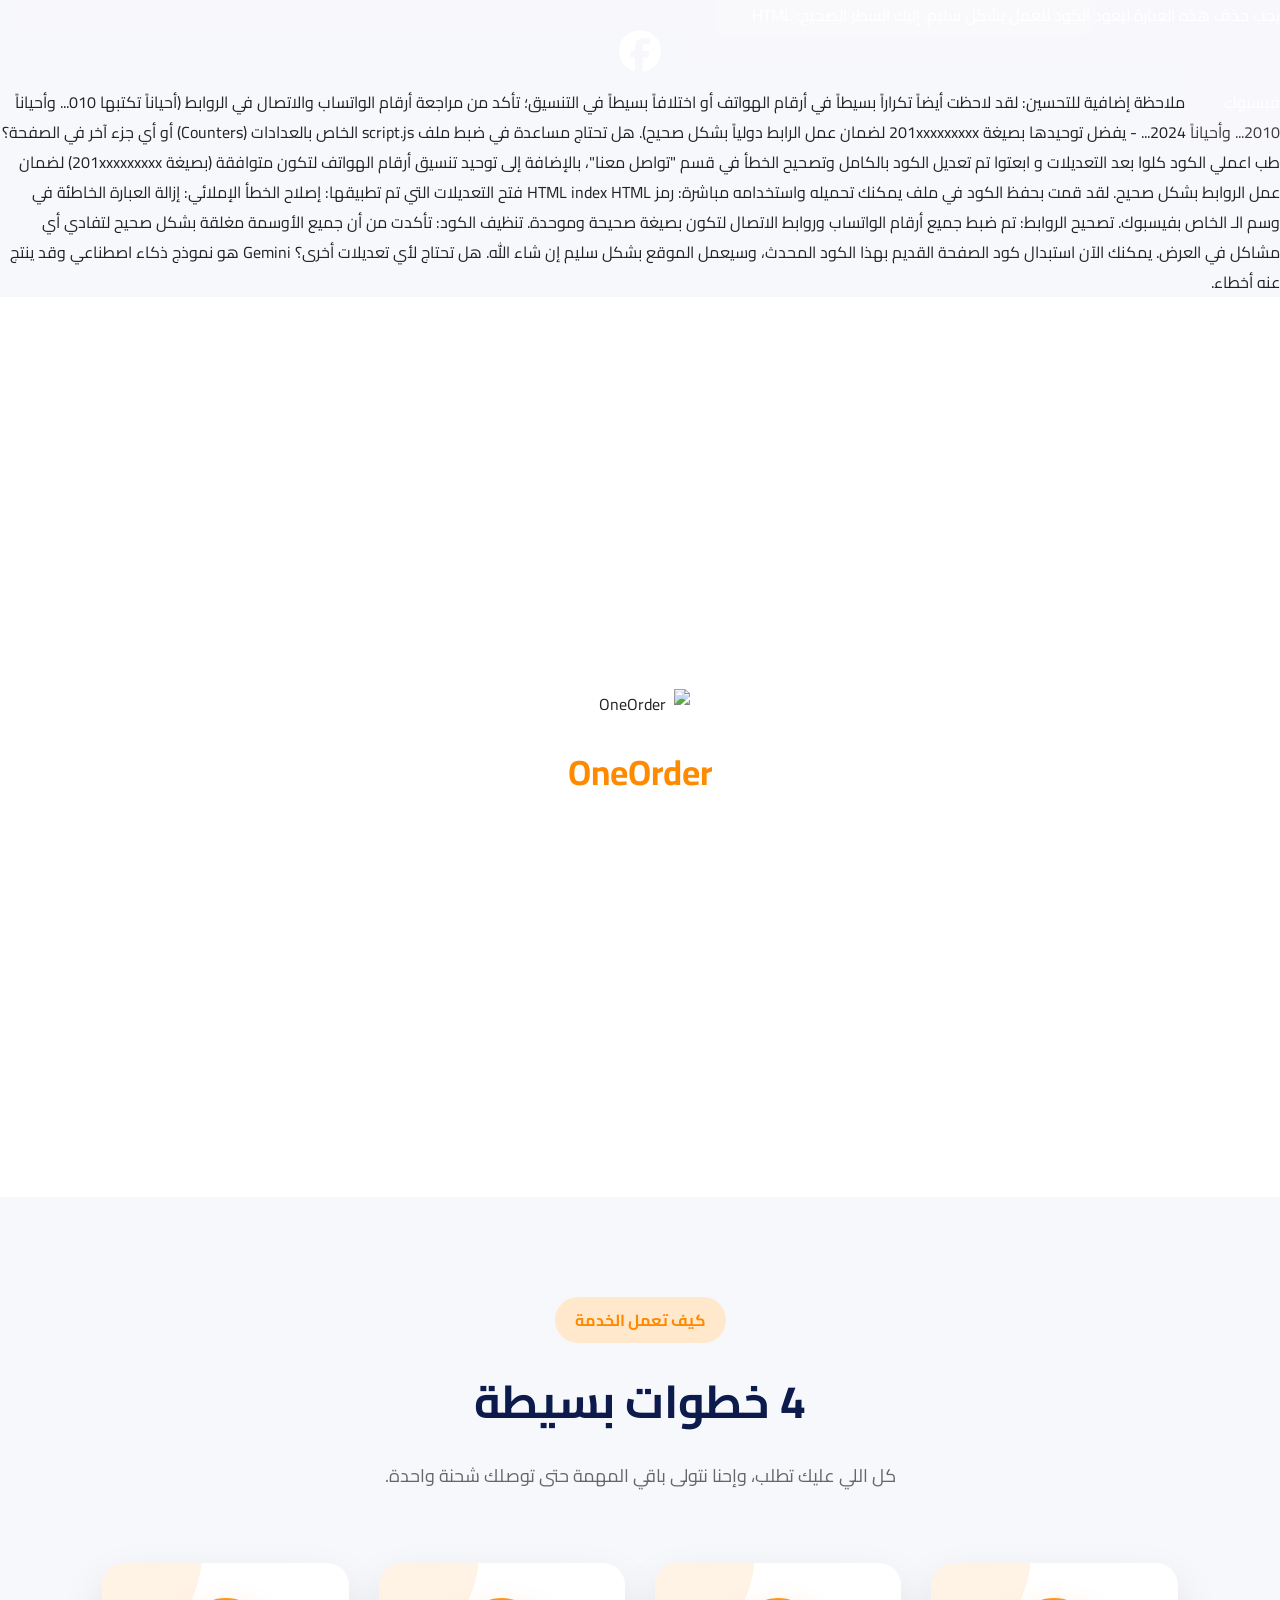
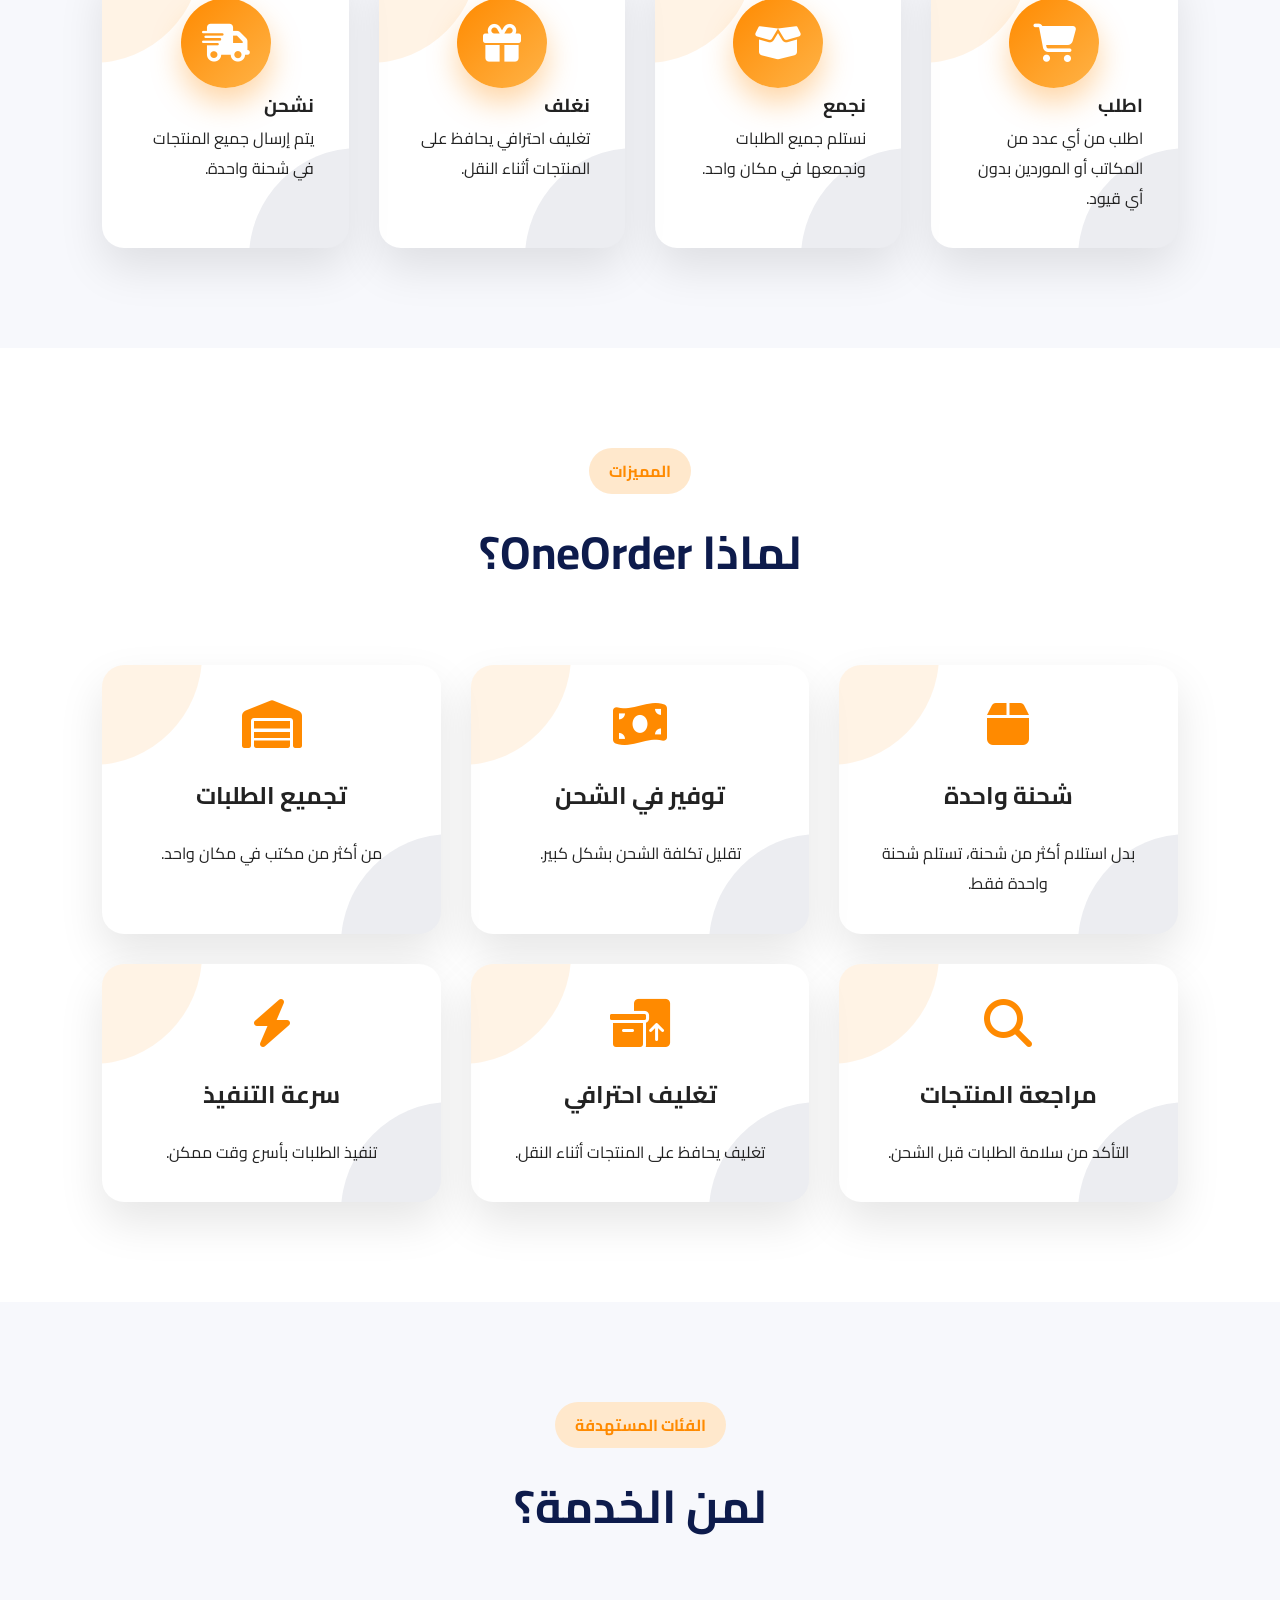
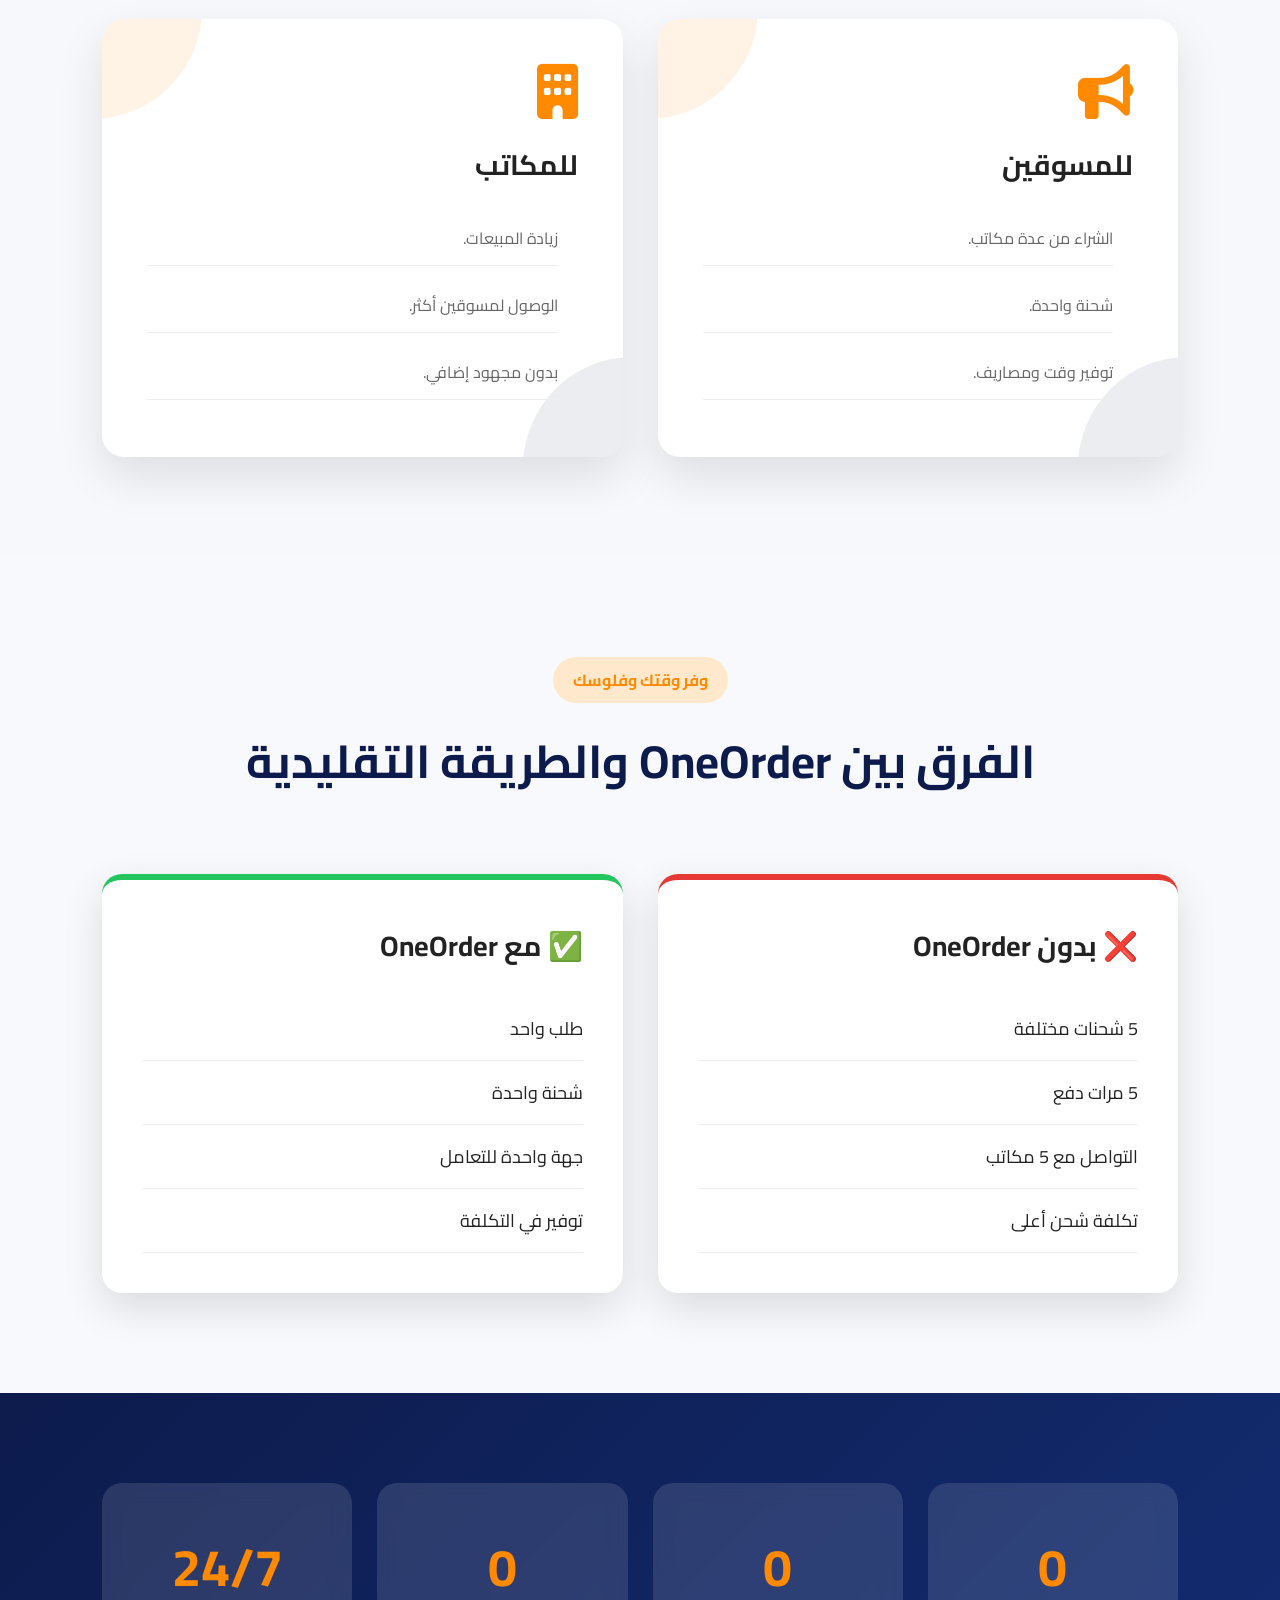
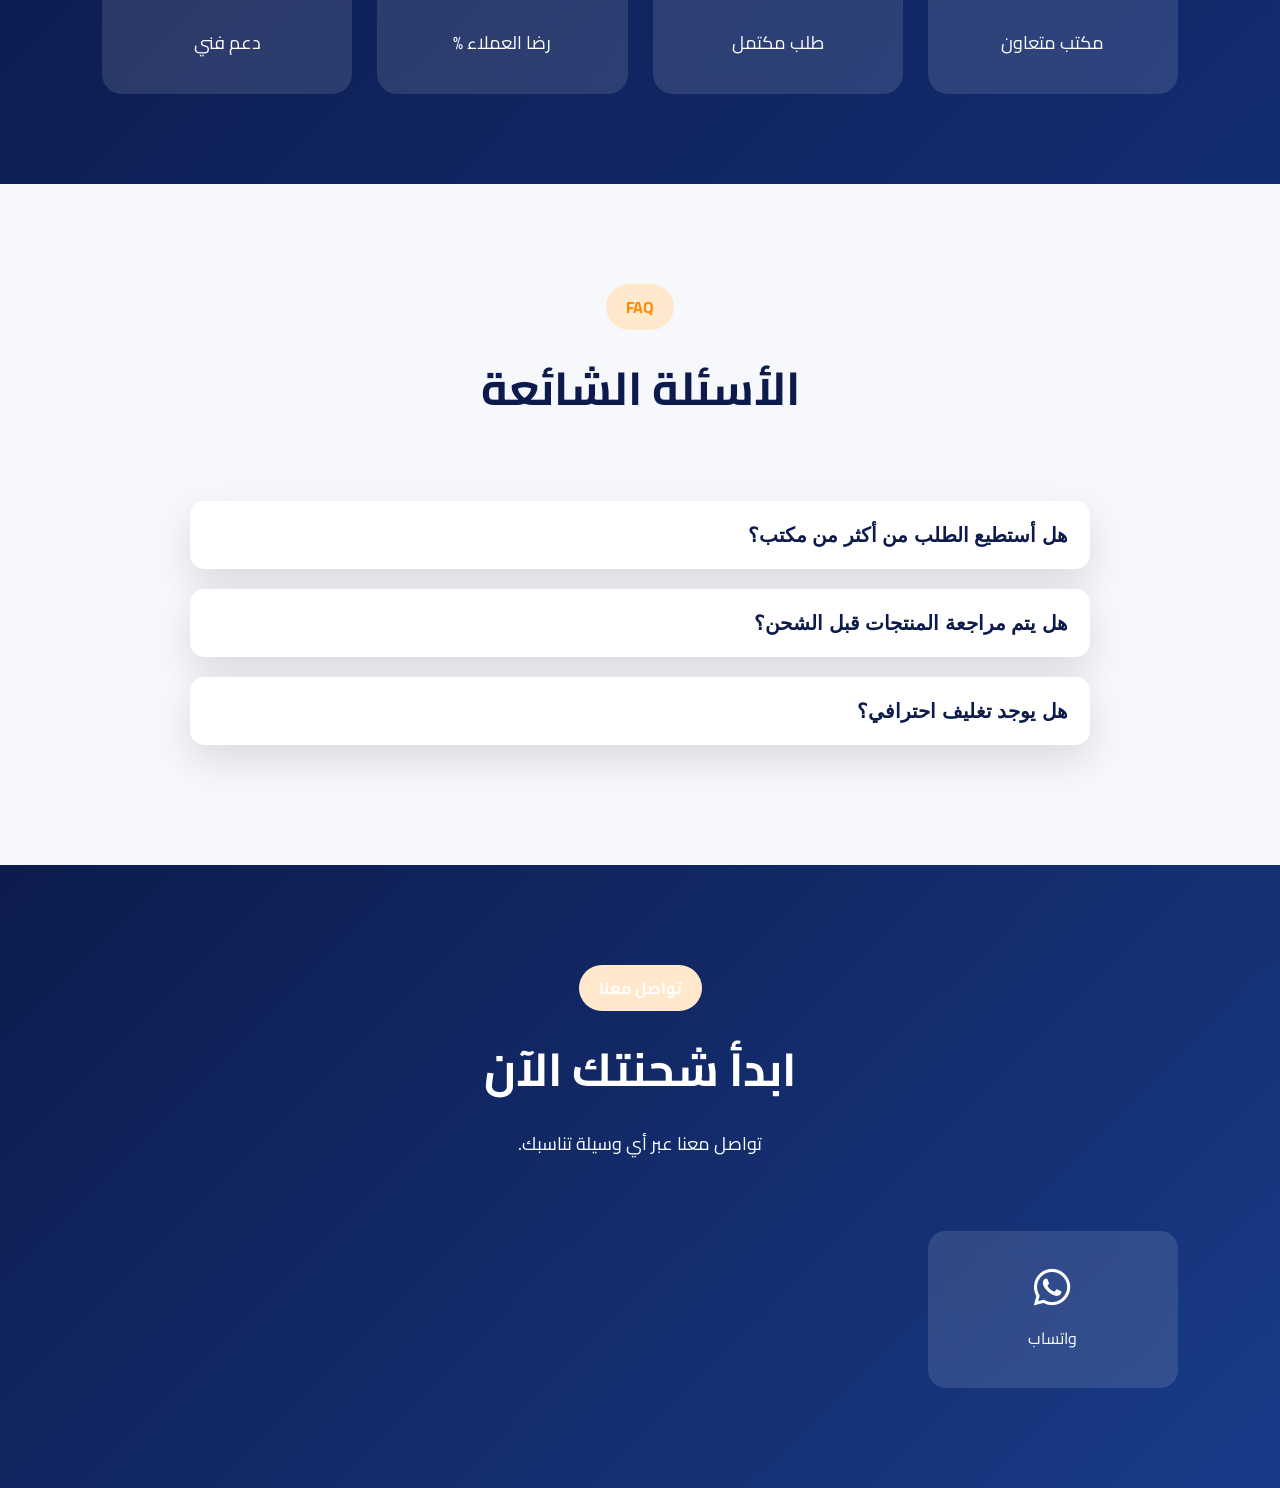
==== commit ccbf8729: "Update print statement from 'Hello' to 'Goodbye'" ====
--- a/index.html
+++ b/index.html
@@ -1,6 +1,1265 @@
+
 <!DOCTYPE html>
 <html lang="ar" dir="rtl">
 
+
+
+<head>
+
+
+
+<meta charset="UTF-8">
+
+
+
+<meta name="viewport" content="width=device-width, initial-scale=1.0">
+
+
+
+<title>OneOrder | كل أوردراتك في شحنة واحدة</title>
+
+
+
+<meta name="description"
+
+content="OneOrder تجمع طلباتك من أكثر من مكتب وتشحنها في شحنة واحدة.">
+
+
+
+<link rel="stylesheet" href="style.css">
+
+
+
+<link rel="preconnect" href="https://fonts.googleapis.com">
+
+
+
+<link rel="preconnect" href="https://fonts.gstatic.com" crossorigin>
+
+
+
+<link href="https://fonts.googleapis.com/css2?family=Cairo:wght@300;400;600;700;800&display=swap" rel="stylesheet">
+
+
+
+<link rel="stylesheet"
+
+href="https://cdnjs.cloudflare.com/ajax/libs/font-awesome/6.7.2/css/all.min.css">
+
+
+
+</head>
+
+
+
+<body>
+
+
+
+<!-- Loading -->
+
+
+
+<div id="loader">
+
+
+
+<div class="loader-box">
+
+
+
+<img src="images/logo.png" alt="OneOrder">
+
+
+
+<h2>OneOrder</h2>
+
+
+
+</div>
+
+
+
+</div>
+
+
+
+<!-- زر واتساب -->
+
+
+
+<a href="https://wa.me/01024941083"
+
+
+
+class="whatsapp"
+
+
+
+target="_blank">
+
+
+
+<i class="fab fa-whatsapp"></i>
+
+
+
+</a>
+
+
+
+<!-- زر الرجوع للأعلى -->
+
+
+
+<button id="topBtn">
+
+
+
+<i class="fa-solid fa-arrow-up"></i>
+
+
+
+</button>
+
+
+
+<!-- Header -->
+
+
+
+<header>
+
+
+
+<div class="logo">
+
+
+
+<img src="images/logo.png" alt="logo">
+
+
+
+<h2>OneOrder</h2>
+
+
+
+</div>
+
+
+
+<nav>
+
+
+
+<a href="#home">الرئيسية</a>
+
+
+
+<a href="#steps">كيف تعمل</a>
+
+
+
+<a href="#features">المميزات</a>
+
+
+
+<a href="#compare">المقارنة</a>
+
+
+
+<a href="#faq">الأسئلة</a>
+
+
+
+<a href="#contact">تواصل</a>
+
+
+
+</nav>
+
+
+
+</header>
+
+
+
+<!-- Hero -->
+
+
+
+<section class="hero" id="home">
+
+
+
+<video autoplay muted loop playsinline class="hero-video">
+
+
+
+<source src="video/shipping.mp4" type="video/mp4">
+
+
+
+</video>
+
+
+
+<div class="overlay"></div>
+
+
+
+<div class="hero-content">
+
+
+
+<span class="badge">
+
+
+
+🚚 خدمة تجميع وشحن احترافية
+
+
+
+</span>
+
+
+
+<h1>
+
+
+
+كل أوردراتك
+
+
+
+<br>
+
+
+
+في شحنة واحدة
+
+
+
+</h1>
+
+
+
+<p>
+
+
+
+اطلب من أي عدد من المكاتب...
+
+
+
+ونحن نجمع المنتجات،
+
+
+
+نراجعها،
+
+
+
+نغلفها،
+
+
+
+ثم نشحنها في شحنة واحدة.
+
+
+
+</p>
+
+
+
+<div class="hero-buttons">
+
+
+
+<a href="#contact"
+
+
+
+class="btn">
+
+
+
+ابدأ الآن
+
+
+
+</a>
+
+
+
+<a href="https://wa.me/201024941083"
+
+
+
+class="btn2">
+
+
+
+<i class="fab fa-whatsapp"></i>
+
+
+
+اطلب عبر واتساب
+
+
+
+</a>
+
+
+
+</div>
+
+<div class="hero-stats">
+
+
+
+<div>
+
+<h2>20+</h2>
+
+<span>مكتب متعاون</span>
+
+</div>
+
+
+
+<div>
+
+<h2>500+</h2>
+
+<span>طلب مكتمل</span>
+
+</div>
+
+
+
+<div>
+
+<h2>98%</h2>
+
+<span>رضا العملاء</span>
+
+</div>
+
+
+
+</div>
+
+
+
+</div>
+
+
+
+</section>
+
+<!-- ===========================
+
+كيف تعمل الخدمة
+
+=========================== -->
+
+
+
+<section class="steps-section" id="steps">
+
+
+
+<div class="section-title">
+
+
+
+<span>كيف تعمل الخدمة</span>
+
+
+
+<h2>4 خطوات بسيطة</h2>
+
+
+
+<p>
+
+كل اللي عليك تطلب، وإحنا نتولى باقي المهمة حتى توصلك شحنة واحدة.
+
+</p>
+
+
+
+</div>
+
+
+
+<div class="steps-container">
+
+
+
+<div class="step-card">
+
+
+
+<div class="step-icon">
+
+<i class="fa-solid fa-cart-shopping"></i>
+
+</div>
+
+
+
+<h3>اطلب</h3>
+
+
+
+<p>
+
+اطلب من أي عدد من المكاتب أو الموردين بدون أي قيود.
+
+</p>
+
+
+
+</div>
+
+
+
+<div class="step-card">
+
+
+
+<div class="step-icon">
+
+<i class="fa-solid fa-box-open"></i>
+
+</div>
+
+
+
+<h3>نجمع</h3>
+
+
+
+<p>
+
+نستلم جميع الطلبات ونجمعها في مكان واحد.
+
+</p>
+
+
+
+</div>
+
+
+
+<div class="step-card">
+
+
+
+<div class="step-icon">
+
+<i class="fa-solid fa-gift"></i>
+
+</div>
+
+
+
+<h3>نغلف</h3>
+
+
+
+<p>
+
+تغليف احترافي يحافظ على المنتجات أثناء النقل.
+
+</p>
+
+
+
+</div>
+
+
+
+<div class="step-card">
+
+
+
+<div class="step-icon">
+
+<i class="fa-solid fa-truck-fast"></i>
+
+</div>
+
+
+
+<h3>نشحن</h3>
+
+
+
+<p>
+
+يتم إرسال جميع المنتجات في شحنة واحدة.
+
+</p>
+
+
+
+</div>
+
+
+
+</div>
+
+
+
+</section>
+
+
+
+
+
+<!-- ===========================
+
+لماذا OneOrder
+
+=========================== -->
+
+
+
+<section class="features-section" id="features">
+
+
+
+<div class="section-title">
+
+
+
+<span>المميزات</span>
+
+
+
+<h2>لماذا OneOrder؟</h2>
+
+
+
+</div>
+
+
+
+<div class="features-grid">
+
+
+
+<div class="feature-card">
+
+
+
+<i class="fa-solid fa-box"></i>
+
+
+
+<h3>شحنة واحدة</h3>
+
+
+
+<p>
+
+بدل استلام أكثر من شحنة، تستلم شحنة واحدة فقط.
+
+</p>
+
+
+
+</div>
+
+
+
+<div class="feature-card">
+
+
+
+<i class="fa-solid fa-money-bill-wave"></i>
+
+
+
+<h3>توفير في الشحن</h3>
+
+
+
+<p>
+
+تقليل تكلفة الشحن بشكل كبير.
+
+</p>
+
+
+
+</div>
+
+
+
+<div class="feature-card">
+
+
+
+<i class="fa-solid fa-warehouse"></i>
+
+
+
+<h3>تجميع الطلبات</h3>
+
+
+
+<p>
+
+من أكثر من مكتب في مكان واحد.
+
+</p>
+
+
+
+</div>
+
+
+
+<div class="feature-card">
+
+
+
+<i class="fa-solid fa-magnifying-glass"></i>
+
+
+
+<h3>مراجعة المنتجات</h3>
+
+
+
+<p>
+
+التأكد من سلامة الطلبات قبل الشحن.
+
+</p>
+
+
+
+</div>
+
+
+
+<div class="feature-card">
+
+
+
+<i class="fa-solid fa-boxes-packing"></i>
+
+
+
+<h3>تغليف احترافي</h3>
+
+
+
+<p>
+
+تغليف يحافظ على المنتجات أثناء النقل.
+
+</p>
+
+
+
+</div>
+
+
+
+<div class="feature-card">
+
+
+
+<i class="fa-solid fa-bolt"></i>
+
+
+
+<h3>سرعة التنفيذ</h3>
+
+
+
+<p>
+
+تنفيذ الطلبات بأسرع وقت ممكن.
+
+</p>
+
+
+
+</div>
+
+
+
+</div>
+
+
+
+</section>
+
+
+
+
+
+<!-- ===========================
+
+لمن الخدمة
+
+=========================== -->
+
+
+
+<section class="clients-section">
+
+
+
+<div class="section-title">
+
+
+
+<span>الفئات المستهدفة</span>
+
+
+
+<h2>لمن الخدمة؟</h2>
+
+
+
+</div>
+
+
+
+<div class="clients-grid">
+
+
+
+<div class="client-card">
+
+
+
+<i class="fa-solid fa-bullhorn"></i>
+
+
+
+<h3>للمسوقين</h3>
+
+
+
+<ul>
+
+
+
+<li>الشراء من عدة مكاتب.</li>
+
+
+
+<li>شحنة واحدة.</li>
+
+
+
+<li>توفير وقت ومصاريف.</li>
+
+
+
+</ul>
+
+
+
+</div>
+
+
+
+<div class="client-card">
+
+
+
+<i class="fa-solid fa-building"></i>
+
+
+
+<h3>للمكاتب</h3>
+
+
+
+<ul>
+
+
+
+<li>زيادة المبيعات.</li>
+
+
+
+<li>الوصول لمسوقين أكثر.</li>
+
+
+
+<li>بدون مجهود إضافي.</li>
+
+
+
+</ul>
+
+
+
+</div>
+
+
+
+</div>
+
+
+
+</section>
+
+<!-- ===========================
+
+المقارنة
+
+=========================== -->
+
+
+
+<section class="compare-section" id="compare">
+
+
+
+<div class="section-title">
+
+
+
+<span>وفر وقتك وفلوسك</span>
+
+
+
+<h2>الفرق بين OneOrder والطريقة التقليدية</h2>
+
+
+
+</div>
+
+
+
+<div class="compare-grid">
+
+
+
+<div class="compare-card red">
+
+
+
+<h3>❌ بدون OneOrder</h3>
+
+
+
+<ul>
+
+
+
+<li>5 شحنات مختلفة</li>
+
+
+
+<li>5 مرات دفع</li>
+
+
+
+<li>التواصل مع 5 مكاتب</li>
+
+
+
+<li>تكلفة شحن أعلى</li>
+
+
+
+</ul>
+
+
+
+</div>
+
+
+
+<div class="compare-card green">
+
+
+
+<h3>✅ مع OneOrder</h3>
+
+
+
+<ul>
+
+
+
+<li>طلب واحد</li>
+
+
+
+<li>شحنة واحدة</li>
+
+
+
+<li>جهة واحدة للتعامل</li>
+
+
+
+<li>توفير في التكلفة</li>
+
+
+
+</ul>
+
+
+
+</div>
+
+
+
+</div>
+
+
+
+</section>
+
+
+
+<!-- ===========================
+
+الإحصائيات
+
+=========================== -->
+
+
+
+<section class="stats-section">
+
+
+
+<div class="stat-box">
+
+
+
+<h2 class="counter" data-target="20">0</h2>
+
+
+
+<p>مكتب متعاون</p>
+
+
+
+</div>
+
+
+
+<div class="stat-box">
+
+
+
+<h2 class="counter" data-target="500">0</h2>
+
+
+
+<p>طلب مكتمل</p>
+
+
+
+</div>
+
+
+
+<div class="stat-box">
+
+
+
+<h2 class="counter" data-target="98">0</h2>
+
+
+
+<p>رضا العملاء %</p>
+
+
+
+</div>
+
+
+
+<div class="stat-box">
+
+
+
+<h2>24/7</h2>
+
+
+
+<p>دعم فني</p>
+
+
+
+</div>
+
+
+
+</section>
+
+<!-- ===========================
+
+الأسئلة الشائعة
+
+=========================== -->
+
+
+
+<section class="faq-section" id="faq">
+
+
+
+<div class="section-title">
+
+<span>FAQ</span>
+
+<h2>الأسئلة الشائعة</h2>
+
+</div>
+
+
+
+<div class="faq">
+
+
+
+<div class="faq-item">
+
+<button class="faq-question">
+
+هل أستطيع الطلب من أكثر من مكتب؟
+
+</button>
+
+<div class="faq-answer">
+
+نعم، يمكنك الطلب من أي عدد من المكاتب، وسنجمعها في شحنة واحدة.
+
+</div>
+
+</div>
+
+
+
+<div class="faq-item">
+
+<button class="faq-question">
+
+هل يتم مراجعة المنتجات قبل الشحن؟
+
+</button>
+
+<div class="faq-answer">
+
+نعم، نقوم بمراجعة المنتجات والتأكد من سلامتها قبل التغليف والشحن.
+
+</div>
+
+</div>
+
+
+
+<div class="faq-item">
+
+<button class="faq-question">
+
+هل يوجد تغليف احترافي؟
+
+</button>
+
+<div class="faq-answer">
+
+نعم، يتم تغليف جميع الطلبات بشكل احترافي للحفاظ عليها أثناء النقل.
+
+</div>
+
+</div>
+
+
+
+</div>
+
+
+
+</section>
+
+
+
+<!-- ===========================
+
+تواصل معنا
+
+=========================== -->
+
+
+
+<section class="contact-section" id="contact">
+
+
+
+<div class="section-title">
+
+<span>تواصل معنا</span>
+
+<h2>ابدأ شحنتك الآن</h2>
+
+<p>تواصل معنا عبر أي وسيلة تناسبك.</p>
+
+</div>
+
+
+
+<div class="contact-grid">
+
+
+
+<a href="https://wa.me/2024941083" class="contact-card" target="_blank">
+
+<i class="fab fa-whatsapp"></i>
+
+<span>واتساب</span>
+
+</a>
+
+
+
+<a href="https://t.me/username" class="contact-card" target="_blank">
+
+<i class="fab fa-telegram"></i>
+
+<span>تيليجرام</span>
+
+</a>
+
+
+
+<a href="https://facebook.com/" class="contact-card" targeفي غلط في الكود دا t="_blank">
+
+<i class="fab fa-facebook"></i>
+
+<span>فيسبوك</span>
+
+</a>
+
+
+
+<a href="tel:+2024941083" class="contact-card">
+
+<i class="fa-solid fa-phone"></i>
+
+<span>201024941083</span>
+
+</a>
+
+
+
+</div>
+
+
+
+</section>
+
+
+
+<!-- ===========================
+
+Footer
+
+=========================== -->
+
+
+
+<footer>
+
+
+
+<img src="images/logo.png" alt="OneOrder">
+
+
+
+<h2>OneOrder</h2>
+
+
+
+<p>كل أوردراتك في شحنة واحدة</p>
+
+
+
+<p>© 2026 جميع الحقوق محفوظة.</p>
+
+
+
+</footer>
+
+
+
+<script src="script.js"></script>
+
+
+
+</body>
+
+</html>
+
+نعم، لقد وجدت الخطأ في كود HTML الخاص بك.
+
+المشكلة موجودة في السطر رقم 475 داخل قسم "تواصل معنا" (contact-section). لقد قمت بكتابة نص باللغة العربية داخل وسم الـ <a> مما أدى إلى كسر الكود.
+
+الخطأ بالتحديد:
+HTML
+<a href="https://facebook.com/" class="contact-card" targeفي غلط في الكود دا t="_blank">
+الكلمة العربية "في غلط في الكود دا" تسببت في قطع السمة target لتصبح targeفي غلط في الكود دا t، وهذا يمنع المتصفح من فهم الرابط بشكل صحيح.
+
+التصحيح:
+يجب حذف هذه العبارة ليعود الكود للعمل بشكل سليم. إليك السطر الصحيح:
+
+HTML
+<a href="https://facebook.com/" class="contact-card" target="_blank">
+    <i class="fab fa-facebook"></i>
+    <span>فيسبوك</span>
+</a>
+ملاحظة إضافية للتحسين:
+لقد لاحظت أيضاً تكراراً بسيطاً في أرقام الهواتف أو اختلافاً بسيطاً في التنسيق؛ تأكد من مراجعة أرقام الواتساب والاتصال في الروابط (أحياناً تكتبها 010... وأحياناً 2010... وأحياناً 2024... - يفضل توحيدها بصيغة 201xxxxxxxxx لضمان عمل الرابط دولياً بشكل صحيح).
+
+هل تحتاج مساعدة في ضبط ملف script.js الخاص بالعدادات (Counters) أو أي جزء آخر في الصفحة؟
+
+طب اعملي الكود كلوا بعد التعديلات و ابعتوا
+
+تم تعديل الكود بالكامل وتصحيح الخطأ في قسم "تواصل معنا"، بالإضافة إلى توحيد تنسيق أرقام الهواتف لتكون متوافقة (بصيغة 201xxxxxxxxx) لضمان عمل الروابط بشكل صحيح.
+
+لقد قمت بحفظ الكود في ملف يمكنك تحميله واستخدامه مباشرة:
+رمز HTML
+index
+ HTML 
+فتح
+
+التعديلات التي تم تطبيقها:
+
+إصلاح الخطأ الإملائي: إزالة العبارة الخاطئة في وسم الـ <a> الخاص بفيسبوك.
+
+تصحيح الروابط: تم ضبط جميع أرقام الواتساب وروابط الاتصال لتكون بصيغة صحيحة وموحدة.
+
+تنظيف الكود: تأكدت من أن جميع الأوسمة مغلقة بشكل صحيح لتفادي أي مشاكل في العرض.
+
+يمكنك الآن استبدال كود الصفحة القديم بهذا الكود المحدث، وسيعمل الموقع بشكل سليم إن شاء الله. هل تحتاج لأي تعديلات أخرى؟
+
+‫Gemini هو نموذج ذكاء اصطناعي وقد ينتج عنه أخطاء.
+
+
+
+
+<!DOCTYPE html>
+<html lang="ar" dir="rtl">
+
 <head>
 
 <meta charset="UTF-8">
@@ -43,7 +1302,7 @@
 
 <!-- زر واتساب -->
 
-<a href="https://wa.me/01024941083"
+<a href="https://wa.me/201024941083"
 
 class="whatsapp"
 
@@ -560,47 +1819,9 @@
 
     <div class="contact-grid">
 
-        <a href="https://wa.me/2024941083" class="contact-card" target="_blank">
+        <a href="https://wa.me/201024941083" class="contact-card" target="_blank">
             <i class="fab fa-whatsapp"></i>
             <span>واتساب</span>
         </a>
 
-        <a href="https://t.me/username" class="contact-card" target="_blank">
-            <i class="fab fa-telegram"></i>
-            <span>تيليجرام</span>
-        </a>
-
-        <a href="https://facebook.com/" class="contact-card" target="_blank">
-            <i class="fab fa-facebook"></i>
-            <span>فيسبوك</span>
-        </a>
-
-        <a href="tel:+2024941083" class="contact-card">
-            <i class="fa-solid fa-phone"></i>
-            <span>201024941083</span>
-        </a>
-
-    </div>
-
-</section>
-
-<!-- ===========================
-Footer
-=========================== -->
-
-<footer>
-
-    <img src="images/logo.png" alt="OneOrder">
-
-    <h2>OneOrder</h2>
-
-    <p>كل أوردراتك في شحنة واحدة</p>
-
-    <p>© 2026 جميع الحقوق محفوظة.</p>
-
-</footer>
-
-<script src="script.js"></script>
-
-</body>
-</html>
+        <a href="https://t.m
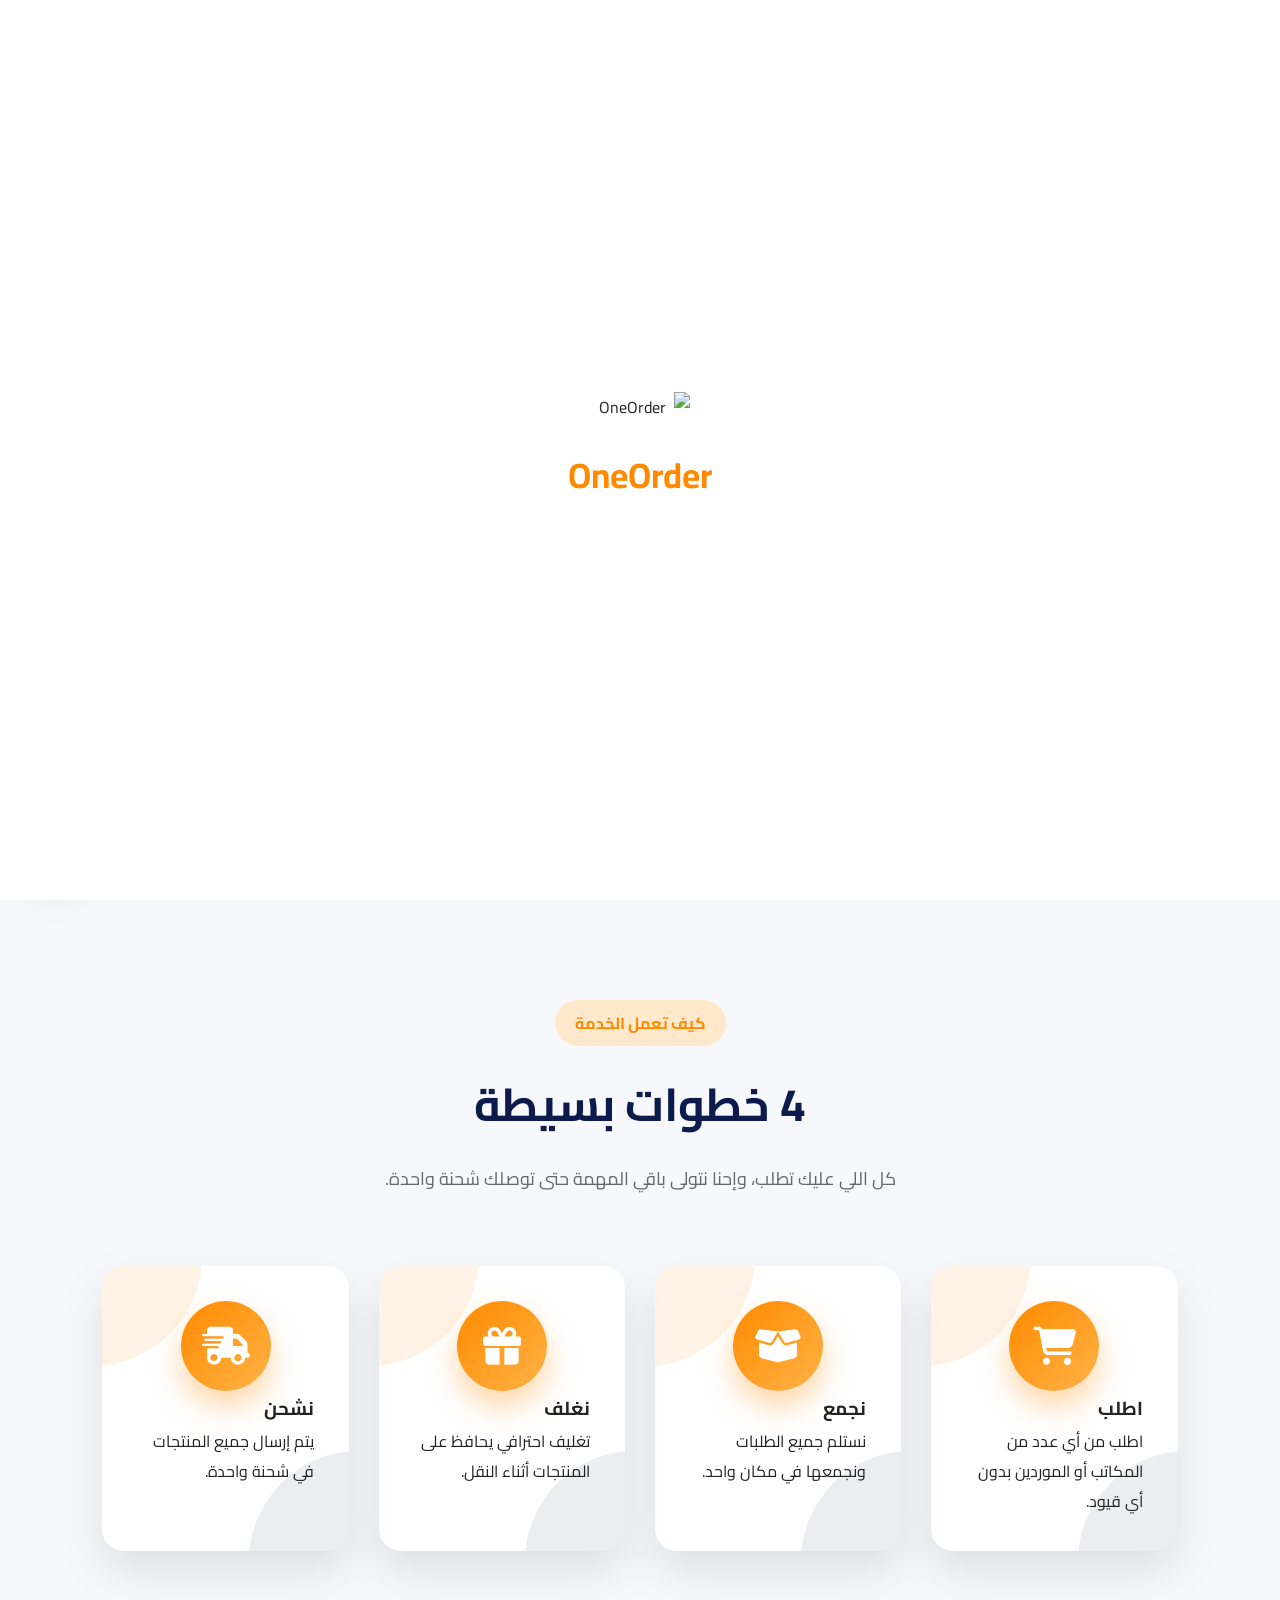
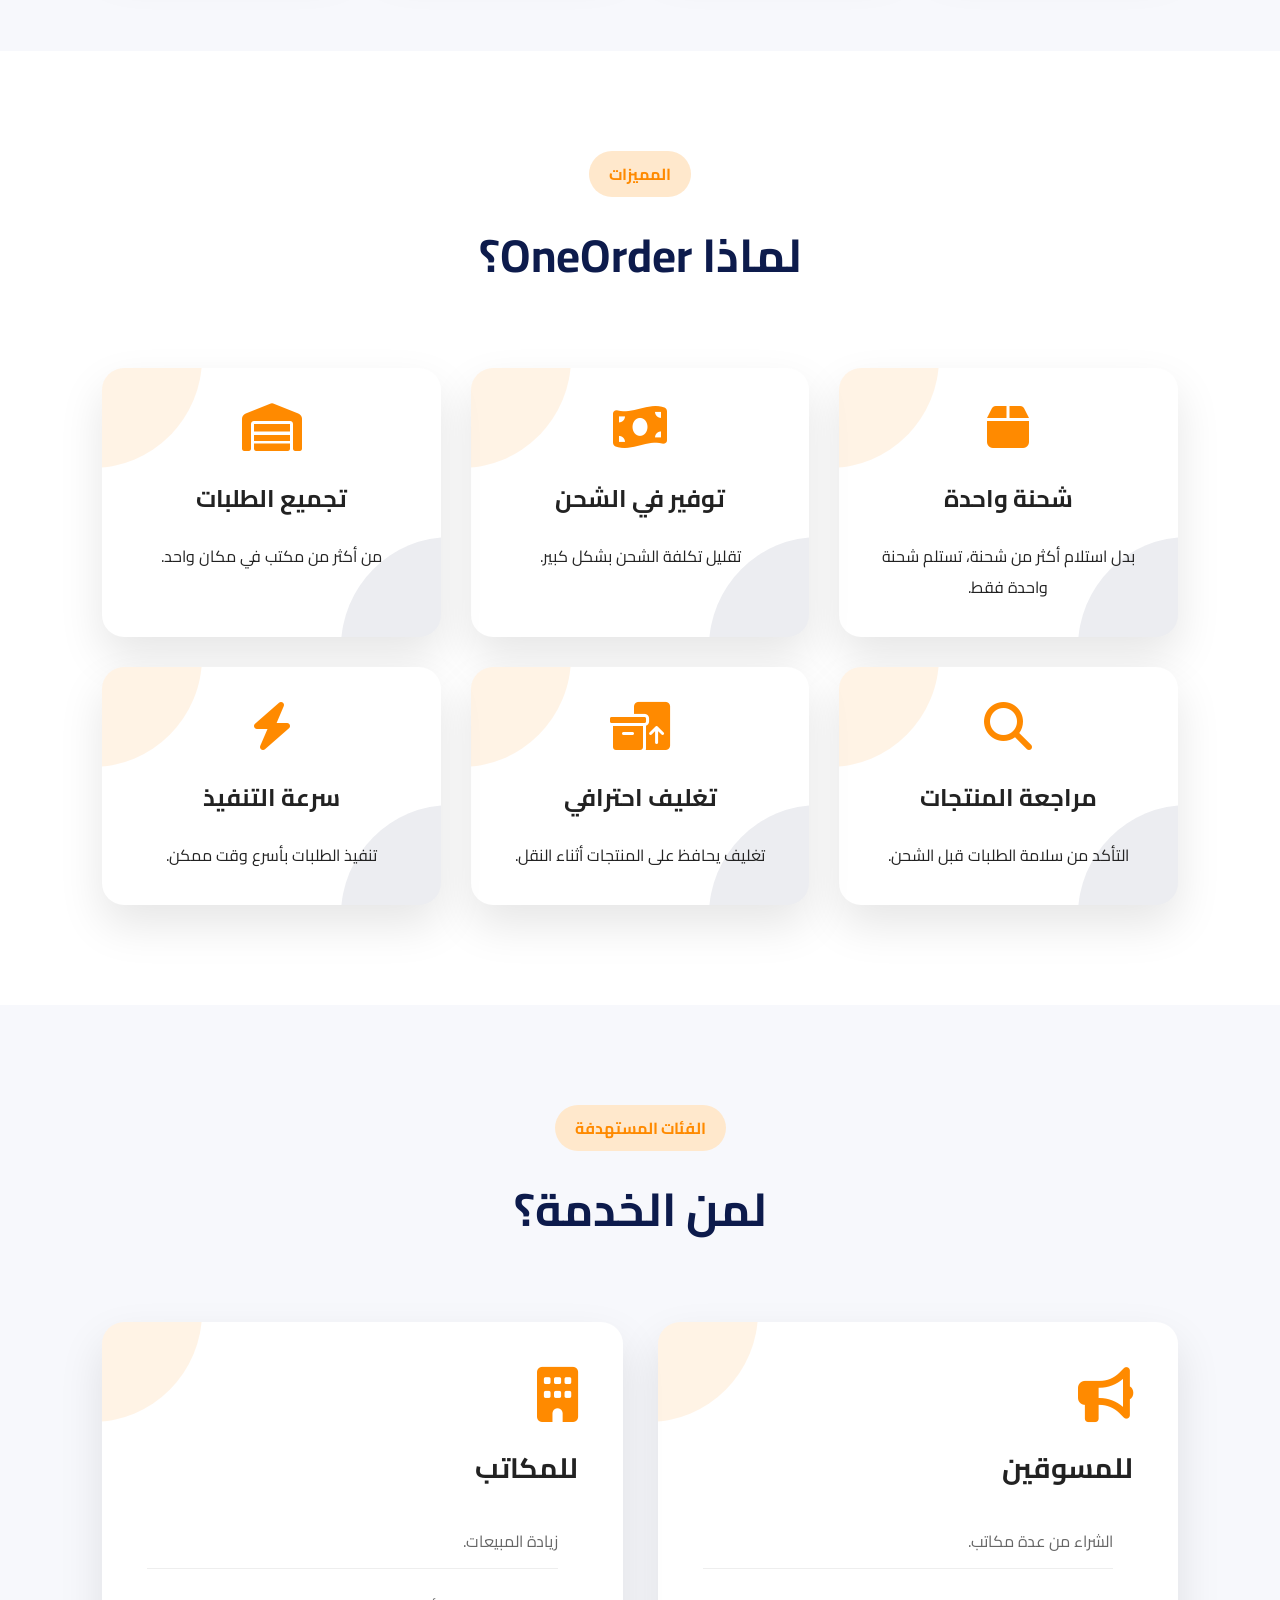
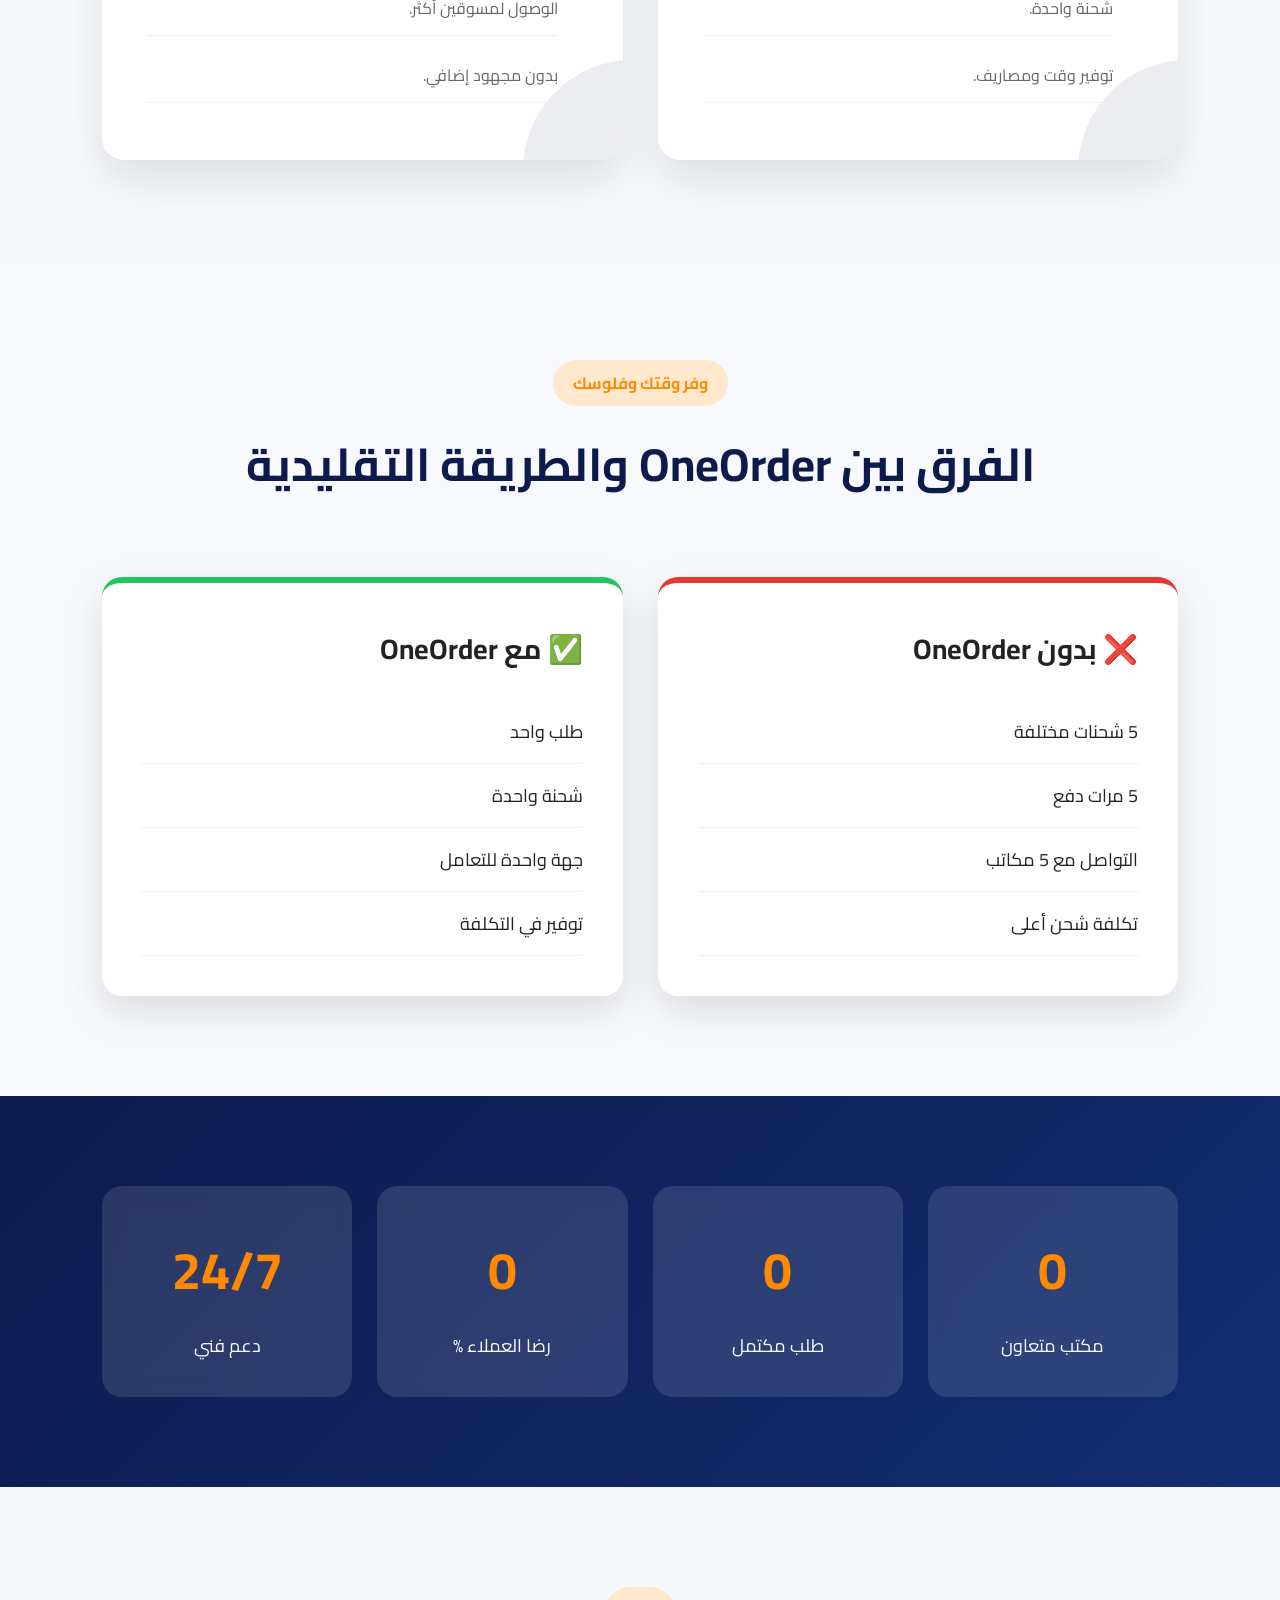
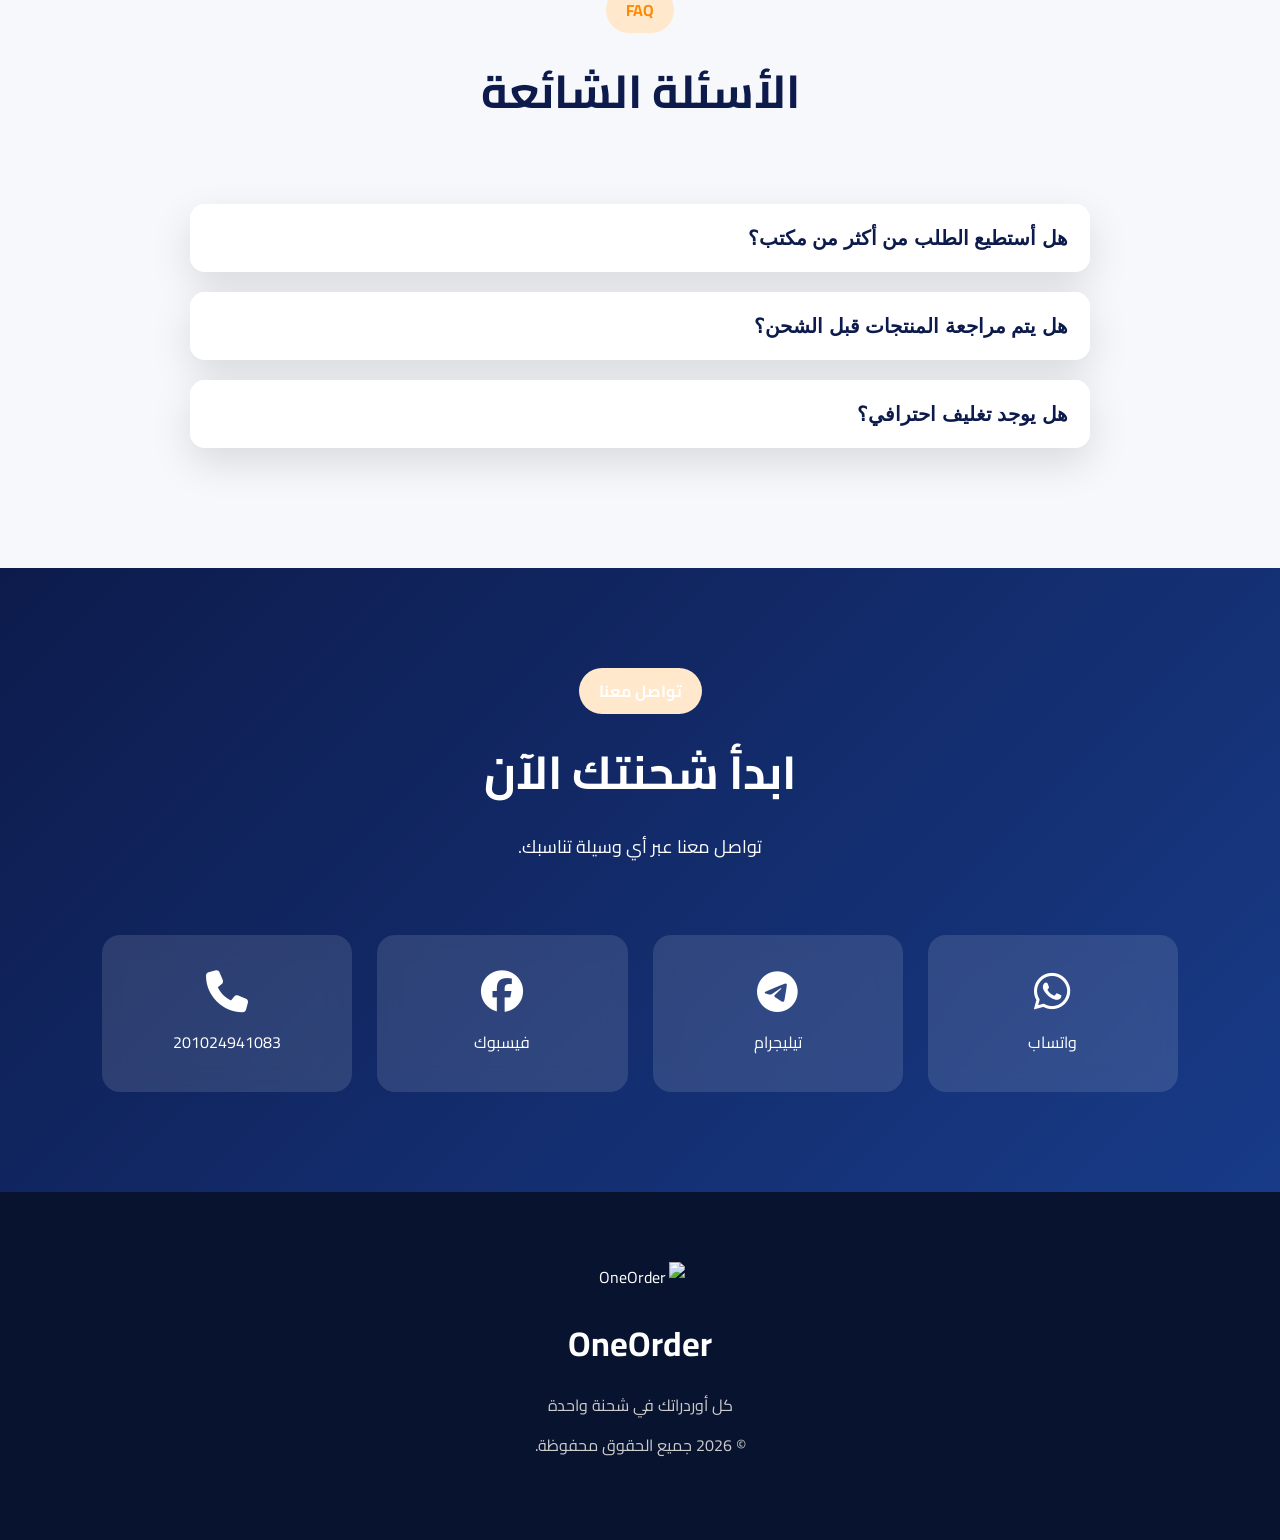
==== commit 4f859867: "Update index.html" ====
--- a/index.html
+++ b/index.html
@@ -1,1262 +1,3 @@
-
-<!DOCTYPE html>
-<html lang="ar" dir="rtl">
-
-
-
-<head>
-
-
-
-<meta charset="UTF-8">
-
-
-
-<meta name="viewport" content="width=device-width, initial-scale=1.0">
-
-
-
-<title>OneOrder | كل أوردراتك في شحنة واحدة</title>
-
-
-
-<meta name="description"
-
-content="OneOrder تجمع طلباتك من أكثر من مكتب وتشحنها في شحنة واحدة.">
-
-
-
-<link rel="stylesheet" href="style.css">
-
-
-
-<link rel="preconnect" href="https://fonts.googleapis.com">
-
-
-
-<link rel="preconnect" href="https://fonts.gstatic.com" crossorigin>
-
-
-
-<link href="https://fonts.googleapis.com/css2?family=Cairo:wght@300;400;600;700;800&display=swap" rel="stylesheet">
-
-
-
-<link rel="stylesheet"
-
-href="https://cdnjs.cloudflare.com/ajax/libs/font-awesome/6.7.2/css/all.min.css">
-
-
-
-</head>
-
-
-
-<body>
-
-
-
-<!-- Loading -->
-
-
-
-<div id="loader">
-
-
-
-<div class="loader-box">
-
-
-
-<img src="images/logo.png" alt="OneOrder">
-
-
-
-<h2>OneOrder</h2>
-
-
-
-</div>
-
-
-
-</div>
-
-
-
-<!-- زر واتساب -->
-
-
-
-<a href="https://wa.me/01024941083"
-
-
-
-class="whatsapp"
-
-
-
-target="_blank">
-
-
-
-<i class="fab fa-whatsapp"></i>
-
-
-
-</a>
-
-
-
-<!-- زر الرجوع للأعلى -->
-
-
-
-<button id="topBtn">
-
-
-
-<i class="fa-solid fa-arrow-up"></i>
-
-
-
-</button>
-
-
-
-<!-- Header -->
-
-
-
-<header>
-
-
-
-<div class="logo">
-
-
-
-<img src="images/logo.png" alt="logo">
-
-
-
-<h2>OneOrder</h2>
-
-
-
-</div>
-
-
-
-<nav>
-
-
-
-<a href="#home">الرئيسية</a>
-
-
-
-<a href="#steps">كيف تعمل</a>
-
-
-
-<a href="#features">المميزات</a>
-
-
-
-<a href="#compare">المقارنة</a>
-
-
-
-<a href="#faq">الأسئلة</a>
-
-
-
-<a href="#contact">تواصل</a>
-
-
-
-</nav>
-
-
-
-</header>
-
-
-
-<!-- Hero -->
-
-
-
-<section class="hero" id="home">
-
-
-
-<video autoplay muted loop playsinline class="hero-video">
-
-
-
-<source src="video/shipping.mp4" type="video/mp4">
-
-
-
-</video>
-
-
-
-<div class="overlay"></div>
-
-
-
-<div class="hero-content">
-
-
-
-<span class="badge">
-
-
-
-🚚 خدمة تجميع وشحن احترافية
-
-
-
-</span>
-
-
-
-<h1>
-
-
-
-كل أوردراتك
-
-
-
-<br>
-
-
-
-في شحنة واحدة
-
-
-
-</h1>
-
-
-
-<p>
-
-
-
-اطلب من أي عدد من المكاتب...
-
-
-
-ونحن نجمع المنتجات،
-
-
-
-نراجعها،
-
-
-
-نغلفها،
-
-
-
-ثم نشحنها في شحنة واحدة.
-
-
-
-</p>
-
-
-
-<div class="hero-buttons">
-
-
-
-<a href="#contact"
-
-
-
-class="btn">
-
-
-
-ابدأ الآن
-
-
-
-</a>
-
-
-
-<a href="https://wa.me/201024941083"
-
-
-
-class="btn2">
-
-
-
-<i class="fab fa-whatsapp"></i>
-
-
-
-اطلب عبر واتساب
-
-
-
-</a>
-
-
-
-</div>
-
-<div class="hero-stats">
-
-
-
-<div>
-
-<h2>20+</h2>
-
-<span>مكتب متعاون</span>
-
-</div>
-
-
-
-<div>
-
-<h2>500+</h2>
-
-<span>طلب مكتمل</span>
-
-</div>
-
-
-
-<div>
-
-<h2>98%</h2>
-
-<span>رضا العملاء</span>
-
-</div>
-
-
-
-</div>
-
-
-
-</div>
-
-
-
-</section>
-
-<!-- ===========================
-
-كيف تعمل الخدمة
-
-=========================== -->
-
-
-
-<section class="steps-section" id="steps">
-
-
-
-<div class="section-title">
-
-
-
-<span>كيف تعمل الخدمة</span>
-
-
-
-<h2>4 خطوات بسيطة</h2>
-
-
-
-<p>
-
-كل اللي عليك تطلب، وإحنا نتولى باقي المهمة حتى توصلك شحنة واحدة.
-
-</p>
-
-
-
-</div>
-
-
-
-<div class="steps-container">
-
-
-
-<div class="step-card">
-
-
-
-<div class="step-icon">
-
-<i class="fa-solid fa-cart-shopping"></i>
-
-</div>
-
-
-
-<h3>اطلب</h3>
-
-
-
-<p>
-
-اطلب من أي عدد من المكاتب أو الموردين بدون أي قيود.
-
-</p>
-
-
-
-</div>
-
-
-
-<div class="step-card">
-
-
-
-<div class="step-icon">
-
-<i class="fa-solid fa-box-open"></i>
-
-</div>
-
-
-
-<h3>نجمع</h3>
-
-
-
-<p>
-
-نستلم جميع الطلبات ونجمعها في مكان واحد.
-
-</p>
-
-
-
-</div>
-
-
-
-<div class="step-card">
-
-
-
-<div class="step-icon">
-
-<i class="fa-solid fa-gift"></i>
-
-</div>
-
-
-
-<h3>نغلف</h3>
-
-
-
-<p>
-
-تغليف احترافي يحافظ على المنتجات أثناء النقل.
-
-</p>
-
-
-
-</div>
-
-
-
-<div class="step-card">
-
-
-
-<div class="step-icon">
-
-<i class="fa-solid fa-truck-fast"></i>
-
-</div>
-
-
-
-<h3>نشحن</h3>
-
-
-
-<p>
-
-يتم إرسال جميع المنتجات في شحنة واحدة.
-
-</p>
-
-
-
-</div>
-
-
-
-</div>
-
-
-
-</section>
-
-
-
-
-
-<!-- ===========================
-
-لماذا OneOrder
-
-=========================== -->
-
-
-
-<section class="features-section" id="features">
-
-
-
-<div class="section-title">
-
-
-
-<span>المميزات</span>
-
-
-
-<h2>لماذا OneOrder؟</h2>
-
-
-
-</div>
-
-
-
-<div class="features-grid">
-
-
-
-<div class="feature-card">
-
-
-
-<i class="fa-solid fa-box"></i>
-
-
-
-<h3>شحنة واحدة</h3>
-
-
-
-<p>
-
-بدل استلام أكثر من شحنة، تستلم شحنة واحدة فقط.
-
-</p>
-
-
-
-</div>
-
-
-
-<div class="feature-card">
-
-
-
-<i class="fa-solid fa-money-bill-wave"></i>
-
-
-
-<h3>توفير في الشحن</h3>
-
-
-
-<p>
-
-تقليل تكلفة الشحن بشكل كبير.
-
-</p>
-
-
-
-</div>
-
-
-
-<div class="feature-card">
-
-
-
-<i class="fa-solid fa-warehouse"></i>
-
-
-
-<h3>تجميع الطلبات</h3>
-
-
-
-<p>
-
-من أكثر من مكتب في مكان واحد.
-
-</p>
-
-
-
-</div>
-
-
-
-<div class="feature-card">
-
-
-
-<i class="fa-solid fa-magnifying-glass"></i>
-
-
-
-<h3>مراجعة المنتجات</h3>
-
-
-
-<p>
-
-التأكد من سلامة الطلبات قبل الشحن.
-
-</p>
-
-
-
-</div>
-
-
-
-<div class="feature-card">
-
-
-
-<i class="fa-solid fa-boxes-packing"></i>
-
-
-
-<h3>تغليف احترافي</h3>
-
-
-
-<p>
-
-تغليف يحافظ على المنتجات أثناء النقل.
-
-</p>
-
-
-
-</div>
-
-
-
-<div class="feature-card">
-
-
-
-<i class="fa-solid fa-bolt"></i>
-
-
-
-<h3>سرعة التنفيذ</h3>
-
-
-
-<p>
-
-تنفيذ الطلبات بأسرع وقت ممكن.
-
-</p>
-
-
-
-</div>
-
-
-
-</div>
-
-
-
-</section>
-
-
-
-
-
-<!-- ===========================
-
-لمن الخدمة
-
-=========================== -->
-
-
-
-<section class="clients-section">
-
-
-
-<div class="section-title">
-
-
-
-<span>الفئات المستهدفة</span>
-
-
-
-<h2>لمن الخدمة؟</h2>
-
-
-
-</div>
-
-
-
-<div class="clients-grid">
-
-
-
-<div class="client-card">
-
-
-
-<i class="fa-solid fa-bullhorn"></i>
-
-
-
-<h3>للمسوقين</h3>
-
-
-
-<ul>
-
-
-
-<li>الشراء من عدة مكاتب.</li>
-
-
-
-<li>شحنة واحدة.</li>
-
-
-
-<li>توفير وقت ومصاريف.</li>
-
-
-
-</ul>
-
-
-
-</div>
-
-
-
-<div class="client-card">
-
-
-
-<i class="fa-solid fa-building"></i>
-
-
-
-<h3>للمكاتب</h3>
-
-
-
-<ul>
-
-
-
-<li>زيادة المبيعات.</li>
-
-
-
-<li>الوصول لمسوقين أكثر.</li>
-
-
-
-<li>بدون مجهود إضافي.</li>
-
-
-
-</ul>
-
-
-
-</div>
-
-
-
-</div>
-
-
-
-</section>
-
-<!-- ===========================
-
-المقارنة
-
-=========================== -->
-
-
-
-<section class="compare-section" id="compare">
-
-
-
-<div class="section-title">
-
-
-
-<span>وفر وقتك وفلوسك</span>
-
-
-
-<h2>الفرق بين OneOrder والطريقة التقليدية</h2>
-
-
-
-</div>
-
-
-
-<div class="compare-grid">
-
-
-
-<div class="compare-card red">
-
-
-
-<h3>❌ بدون OneOrder</h3>
-
-
-
-<ul>
-
-
-
-<li>5 شحنات مختلفة</li>
-
-
-
-<li>5 مرات دفع</li>
-
-
-
-<li>التواصل مع 5 مكاتب</li>
-
-
-
-<li>تكلفة شحن أعلى</li>
-
-
-
-</ul>
-
-
-
-</div>
-
-
-
-<div class="compare-card green">
-
-
-
-<h3>✅ مع OneOrder</h3>
-
-
-
-<ul>
-
-
-
-<li>طلب واحد</li>
-
-
-
-<li>شحنة واحدة</li>
-
-
-
-<li>جهة واحدة للتعامل</li>
-
-
-
-<li>توفير في التكلفة</li>
-
-
-
-</ul>
-
-
-
-</div>
-
-
-
-</div>
-
-
-
-</section>
-
-
-
-<!-- ===========================
-
-الإحصائيات
-
-=========================== -->
-
-
-
-<section class="stats-section">
-
-
-
-<div class="stat-box">
-
-
-
-<h2 class="counter" data-target="20">0</h2>
-
-
-
-<p>مكتب متعاون</p>
-
-
-
-</div>
-
-
-
-<div class="stat-box">
-
-
-
-<h2 class="counter" data-target="500">0</h2>
-
-
-
-<p>طلب مكتمل</p>
-
-
-
-</div>
-
-
-
-<div class="stat-box">
-
-
-
-<h2 class="counter" data-target="98">0</h2>
-
-
-
-<p>رضا العملاء %</p>
-
-
-
-</div>
-
-
-
-<div class="stat-box">
-
-
-
-<h2>24/7</h2>
-
-
-
-<p>دعم فني</p>
-
-
-
-</div>
-
-
-
-</section>
-
-<!-- ===========================
-
-الأسئلة الشائعة
-
-=========================== -->
-
-
-
-<section class="faq-section" id="faq">
-
-
-
-<div class="section-title">
-
-<span>FAQ</span>
-
-<h2>الأسئلة الشائعة</h2>
-
-</div>
-
-
-
-<div class="faq">
-
-
-
-<div class="faq-item">
-
-<button class="faq-question">
-
-هل أستطيع الطلب من أكثر من مكتب؟
-
-</button>
-
-<div class="faq-answer">
-
-نعم، يمكنك الطلب من أي عدد من المكاتب، وسنجمعها في شحنة واحدة.
-
-</div>
-
-</div>
-
-
-
-<div class="faq-item">
-
-<button class="faq-question">
-
-هل يتم مراجعة المنتجات قبل الشحن؟
-
-</button>
-
-<div class="faq-answer">
-
-نعم، نقوم بمراجعة المنتجات والتأكد من سلامتها قبل التغليف والشحن.
-
-</div>
-
-</div>
-
-
-
-<div class="faq-item">
-
-<button class="faq-question">
-
-هل يوجد تغليف احترافي؟
-
-</button>
-
-<div class="faq-answer">
-
-نعم، يتم تغليف جميع الطلبات بشكل احترافي للحفاظ عليها أثناء النقل.
-
-</div>
-
-</div>
-
-
-
-</div>
-
-
-
-</section>
-
-
-
-<!-- ===========================
-
-تواصل معنا
-
-=========================== -->
-
-
-
-<section class="contact-section" id="contact">
-
-
-
-<div class="section-title">
-
-<span>تواصل معنا</span>
-
-<h2>ابدأ شحنتك الآن</h2>
-
-<p>تواصل معنا عبر أي وسيلة تناسبك.</p>
-
-</div>
-
-
-
-<div class="contact-grid">
-
-
-
-<a href="https://wa.me/2024941083" class="contact-card" target="_blank">
-
-<i class="fab fa-whatsapp"></i>
-
-<span>واتساب</span>
-
-</a>
-
-
-
-<a href="https://t.me/username" class="contact-card" target="_blank">
-
-<i class="fab fa-telegram"></i>
-
-<span>تيليجرام</span>
-
-</a>
-
-
-
-<a href="https://facebook.com/" class="contact-card" targeفي غلط في الكود دا t="_blank">
-
-<i class="fab fa-facebook"></i>
-
-<span>فيسبوك</span>
-
-</a>
-
-
-
-<a href="tel:+2024941083" class="contact-card">
-
-<i class="fa-solid fa-phone"></i>
-
-<span>201024941083</span>
-
-</a>
-
-
-
-</div>
-
-
-
-</section>
-
-
-
-<!-- ===========================
-
-Footer
-
-=========================== -->
-
-
-
-<footer>
-
-
-
-<img src="images/logo.png" alt="OneOrder">
-
-
-
-<h2>OneOrder</h2>
-
-
-
-<p>كل أوردراتك في شحنة واحدة</p>
-
-
-
-<p>© 2026 جميع الحقوق محفوظة.</p>
-
-
-
-</footer>
-
-
-
-<script src="script.js"></script>
-
-
-
-</body>
-
-</html>
-
-نعم، لقد وجدت الخطأ في كود HTML الخاص بك.
-
-المشكلة موجودة في السطر رقم 475 داخل قسم "تواصل معنا" (contact-section). لقد قمت بكتابة نص باللغة العربية داخل وسم الـ <a> مما أدى إلى كسر الكود.
-
-الخطأ بالتحديد:
-HTML
-<a href="https://facebook.com/" class="contact-card" targeفي غلط في الكود دا t="_blank">
-الكلمة العربية "في غلط في الكود دا" تسببت في قطع السمة target لتصبح targeفي غلط في الكود دا t، وهذا يمنع المتصفح من فهم الرابط بشكل صحيح.
-
-التصحيح:
-يجب حذف هذه العبارة ليعود الكود للعمل بشكل سليم. إليك السطر الصحيح:
-
-HTML
-<a href="https://facebook.com/" class="contact-card" target="_blank">
-    <i class="fab fa-facebook"></i>
-    <span>فيسبوك</span>
-</a>
-ملاحظة إضافية للتحسين:
-لقد لاحظت أيضاً تكراراً بسيطاً في أرقام الهواتف أو اختلافاً بسيطاً في التنسيق؛ تأكد من مراجعة أرقام الواتساب والاتصال في الروابط (أحياناً تكتبها 010... وأحياناً 2010... وأحياناً 2024... - يفضل توحيدها بصيغة 201xxxxxxxxx لضمان عمل الرابط دولياً بشكل صحيح).
-
-هل تحتاج مساعدة في ضبط ملف script.js الخاص بالعدادات (Counters) أو أي جزء آخر في الصفحة؟
-
-طب اعملي الكود كلوا بعد التعديلات و ابعتوا
-
-تم تعديل الكود بالكامل وتصحيح الخطأ في قسم "تواصل معنا"، بالإضافة إلى توحيد تنسيق أرقام الهواتف لتكون متوافقة (بصيغة 201xxxxxxxxx) لضمان عمل الروابط بشكل صحيح.
-
-لقد قمت بحفظ الكود في ملف يمكنك تحميله واستخدامه مباشرة:
-رمز HTML
-index
- HTML 
-فتح
-
-التعديلات التي تم تطبيقها:
-
-إصلاح الخطأ الإملائي: إزالة العبارة الخاطئة في وسم الـ <a> الخاص بفيسبوك.
-
-تصحيح الروابط: تم ضبط جميع أرقام الواتساب وروابط الاتصال لتكون بصيغة صحيحة وموحدة.
-
-تنظيف الكود: تأكدت من أن جميع الأوسمة مغلقة بشكل صحيح لتفادي أي مشاكل في العرض.
-
-يمكنك الآن استبدال كود الصفحة القديم بهذا الكود المحدث، وسيعمل الموقع بشكل سليم إن شاء الله. هل تحتاج لأي تعديلات أخرى؟
-
-‫Gemini هو نموذج ذكاء اصطناعي وقد ينتج عنه أخطاء.
-
-
-
-
 <!DOCTYPE html>
 <html lang="ar" dir="rtl">
 
@@ -1824,4 +565,42 @@
             <span>واتساب</span>
         </a>
 
-        <a href="https://t.m
+        <a href="https://t.me/username" class="contact-card" target="_blank">
+            <i class="fab fa-telegram"></i>
+            <span>تيليجرام</span>
+        </a>
+
+        <a href="https://facebook.com/" class="contact-card" target="_blank">
+            <i class="fab fa-facebook"></i>
+            <span>فيسبوك</span>
+        </a>
+
+        <a href="tel:+201024941083" class="contact-card">
+            <i class="fa-solid fa-phone"></i>
+            <span>201024941083</span>
+        </a>
+
+    </div>
+
+</section>
+
+<!-- ===========================
+Footer
+=========================== -->
+
+<footer>
+
+    <img src="images/logo.png" alt="OneOrder">
+
+    <h2>OneOrder</h2>
+
+    <p>كل أوردراتك في شحنة واحدة</p>
+
+    <p>© 2026 جميع الحقوق محفوظة.</p>
+
+</footer>
+
+<script src="script.js"></script>
+
+</body>
+</html>
